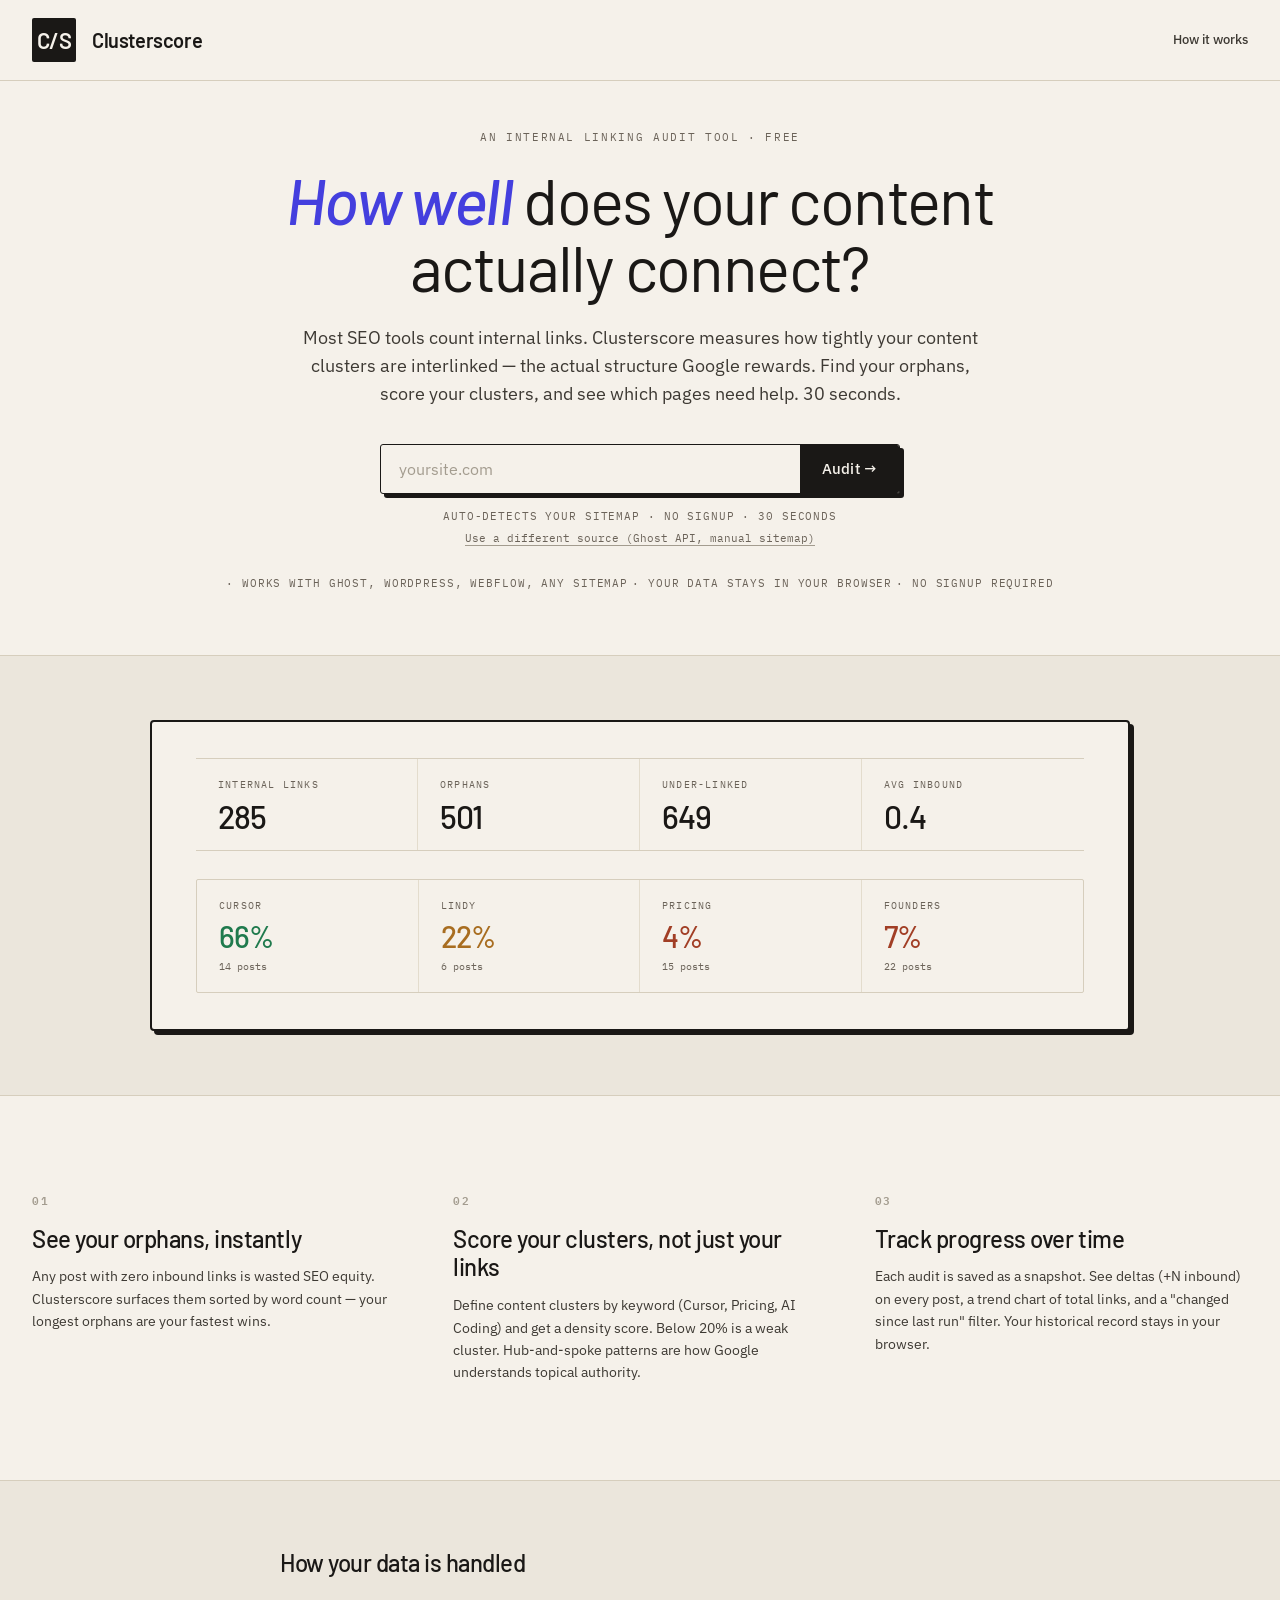
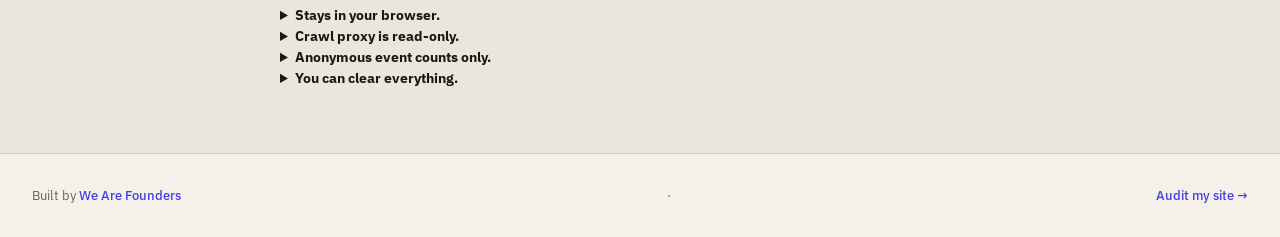
==== index.html @ 016c9c1c "Add landing page structure and metadata Added HTML structure for the landing page, including metadat" ====
<!DOCTYPE html>
<html lang="en">
<head>
<meta charset="utf-8">
<meta name="viewport" content="width=device-width, initial-scale=1">
<title>Clusterscore · Internal link audits for any CMS</title>
<meta name="description" content="Audit your site's internal links in 30 seconds. Score how well your content clusters connect. Works with Ghost, WordPress, Webflow, and any sitemap-exposing CMS.">
<meta property="og:title" content="Clusterscore · Internal link audits for any CMS">
<meta property="og:description" content="See your orphan pages, cluster density, and internal link graph in 30 seconds. Free.">
<meta property="og:type" content="website">
<link rel="icon" type="image/svg+xml" href="favicon.svg">
<link rel="alternate icon" type="image/png" href="favicon-32.png" sizes="32x32">
<link rel="preconnect" href="https://fonts.googleapis.com">
<link rel="preconnect" href="https://fonts.gstatic.com" crossorigin>
<link href="https://fonts.googleapis.com/css2?family=Barlow:ital,wght@0,400;0,500;0,600;0,700;1,400;1,500;1,600&family=IBM+Plex+Mono:wght@400;500;600&family=IBM+Plex+Sans:wght@400;500;600;700&display=swap" rel="stylesheet">
<link rel="stylesheet" href="styles-v14.css">
</head>
<body>

<!-- =================================================================
     LANDING PAGE  (shown only on first visit, before config)
     ================================================================= -->
<section class="landing" id="landingPage">
  <nav class="landing-nav">
    <div class="landing-nav-inner">
      <div class="brand">
        <div class="brand-mark">C/S</div>
        <div class="brand-text">
          <h1 class="brand-title">Clusterscore</h1>
        </div>
      </div>
      <a href="#how-it-works" class="landing-nav-link">How it works</a>
    </div>
  </nav>

  <div class="landing-hero">
    <div class="landing-hero-inner">
      <div class="eyebrow">An internal linking audit tool · free</div>
      <h2 class="landing-h1">
        <em>How well</em> does your content actually connect?
      </h2>
      <p class="landing-lede">
        Most SEO tools count internal links. Clusterscore measures how tightly your content clusters are interlinked — the actual structure Google rewards. Find your orphans, score your clusters, and see which pages need help. 30 seconds.
      </p>
      <form class="hero-audit" id="heroAuditForm" autocomplete="off">
        <input
          type="text"
          id="heroUrlInput"
          class="hero-url-input"
          placeholder="yoursite.com"
          autocomplete="off"
          spellcheck="false"
          autocapitalize="none">
        <button type="submit" class="btn btn-primary btn-large" id="heroSubmitBtn">Audit →</button>
      </form>
      <div class="hero-audit-meta">
        <span>Auto-detects your sitemap · No signup · 30 seconds</span>
        <button type="button" class="hero-advanced-link" id="heroAdvancedLink">Use a different source (Ghost API, manual sitemap)</button>
      </div>
      <div class="landing-meta">
        <span>·  Works with Ghost, WordPress, Webflow, any sitemap</span>
        <span>·  Your data stays in your browser</span>
        <span>·  No signup required</span>
      </div>
    </div>
  </div>

  <div class="landing-screenshot" id="landingScreenshot">
    <div class="landing-screenshot-frame">
      <div class="landing-screenshot-inner">
        <div class="ss-toprow">
          <div class="ss-toprow-cell">
            <div class="ss-toprow-label">Internal links</div>
            <div class="ss-toprow-value">285</div>
          </div>
          <div class="ss-toprow-cell">
            <div class="ss-toprow-label">Orphans</div>
            <div class="ss-toprow-value">501</div>
          </div>
          <div class="ss-toprow-cell">
            <div class="ss-toprow-label">Under-linked</div>
            <div class="ss-toprow-value">649</div>
          </div>
          <div class="ss-toprow-cell">
            <div class="ss-toprow-label">Avg inbound</div>
            <div class="ss-toprow-value">0.4</div>
          </div>
        </div>
        <div class="ss-clusters">
          <div class="ss-cluster">
            <div class="ss-cluster-name">Cursor</div>
            <div class="ss-cluster-score good">66%</div>
            <div class="ss-cluster-meta">14 posts</div>
          </div>
          <div class="ss-cluster">
            <div class="ss-cluster-name">Lindy</div>
            <div class="ss-cluster-score amber">22%</div>
            <div class="ss-cluster-meta">6 posts</div>
          </div>
          <div class="ss-cluster">
            <div class="ss-cluster-name">Pricing</div>
            <div class="ss-cluster-score bad">4%</div>
            <div class="ss-cluster-meta">15 posts</div>
          </div>
          <div class="ss-cluster">
            <div class="ss-cluster-name">Founders</div>
            <div class="ss-cluster-score bad">7%</div>
            <div class="ss-cluster-meta">22 posts</div>
          </div>
        </div>
      </div>
    </div>
  </div>

  <section class="landing-features" id="how-it-works">
    <div class="landing-features-inner">
      <div class="feature">
        <div class="feature-num">01</div>
        <h3>See your orphans, instantly</h3>
        <p>Any post with zero inbound links is wasted SEO equity. Clusterscore surfaces them sorted by word count — your longest orphans are your fastest wins.</p>
      </div>
      <div class="feature">
        <div class="feature-num">02</div>
        <h3>Score your clusters, not just your links</h3>
        <p>Define content clusters by keyword (Cursor, Pricing, AI Coding) and get a density score. Below 20% is a weak cluster. Hub-and-spoke patterns are how Google understands topical authority.</p>
      </div>
      <div class="feature">
        <div class="feature-num">03</div>
        <h3>Track progress over time</h3>
        <p>Each audit is saved as a snapshot. See deltas (+N inbound) on every post, a trend chart of total links, and a "changed since last run" filter. Your historical record stays in your browser.</p>
      </div>
    </div>
  </section>

  <section class="landing-trust">
    <div class="landing-trust-inner">
      <h3>How your data is handled</h3>
      <div class="faq-accordion">
        <details>
          <summary><strong>Stays in your browser.</strong></summary>
          <p>Settings, API keys, and audit history are stored in your browser's localStorage. Nothing is sent to a database.</p>
        </details>
        <details>
          <summary><strong>Crawl proxy is read-only.</strong></summary>
          <p>The audit fetches your site through a Cloudflare Worker (because browsers block cross-origin requests). The Worker doesn't log content or keys. It's rate-limited per IP.</p>
        </details>
        <details>
          <summary><strong>Anonymous event counts only.</strong></summary>
          <p>Six event names (e.g. "landing_viewed", "audit_completed") are counted so I can see whether anyone uses this. No IPs, no identifiers, no URLs, no payloads.</p>
        </details>
        <details>
          <summary><strong>You can clear everything.</strong></summary>
          <p>Settings → "Clear all data" wipes your browser's stored state.</p>
        </details>
      </div>
    </div>
  </section>

  <footer class="landing-footer">
    <div class="landing-footer-inner">
      <span>Built by <a href="https://wearefounders.uk" target="_blank">We Are Founders</a></span>
      <span>·</span>
      <a href="#heroUrlInput" id="landingStartBtnFooter">Audit my site →</a>
    </div>
  </footer>
</section>

<!-- =================================================================
     APP MASTHEAD  (hidden during landing)
     ================================================================= -->
<header class="masthead hidden" id="masthead">
  <div class="masthead-inner">
    <div class="brand">
      <div class="brand-mark">C/S</div>
      <div class="brand-text">
        <h1>Clusterscore</h1>
        <div class="brand-meta" id="brandMeta">Configure to begin</div>
      </div>
    </div>
    <div class="masthead-actions">
      <button class="btn btn-primary" id="runAuditBtn" disabled>
        <span class="btn-label">Run audit</span>
        <span class="btn-spinner" aria-hidden="true"></span>
      </button>
      <button class="btn btn-ghost" id="settingsBtn" aria-label="Settings">
        <svg width="18" height="18" viewBox="0 0 24 24" fill="none" stroke="currentColor" stroke-width="2" stroke-linecap="round" stroke-linejoin="round"><circle cx="12" cy="12" r="3"/><path d="M19.4 15a1.65 1.65 0 0 0 .33 1.82l.06.06a2 2 0 0 1 0 2.83 2 2 0 0 1-2.83 0l-.06-.06a1.65 1.65 0 0 0-1.82-.33 1.65 1.65 0 0 0-1 1.51V21a2 2 0 0 1-2 2 2 2 0 0 1-2-2v-.09A1.65 1.65 0 0 0 9 19.4a1.65 1.65 0 0 0-1.82.33l-.06.06a2 2 0 0 1-2.83 0 2 2 0 0 1 0-2.83l.06-.06a1.65 1.65 0 0 0 .33-1.82 1.65 1.65 0 0 0-1.51-1H3a2 2 0 0 1-2-2 2 2 0 0 1 2-2h.09A1.65 1.65 0 0 0 4.6 9a1.65 1.65 0 0 0-.33-1.82l-.06-.06a2 2 0 0 1 0-2.83 2 2 0 0 1 2.83 0l.06.06a1.65 1.65 0 0 0 1.82.33H9a1.65 1.65 0 0 0 1-1.51V3a2 2 0 0 1 2-2 2 2 0 0 1 2 2v.09a1.65 1.65 0 0 0 1 1.51 1.65 1.65 0 0 0 1.82-.33l.06-.06a2 2 0 0 1 2.83 0 2 2 0 0 1 0 2.83l-.06.06a1.65 1.65 0 0 0-.33 1.82V9a1.65 1.65 0 0 0 1.51 1H21a2 2 0 0 1 2 2 2 2 0 0 1-2 2h-.09a1.65 1.65 0 0 0-1.51 1z"/></svg>
      </button>
    </div>
  </div>
</header>

<main id="main">
  <section class="empty-state hidden" id="emptyState">
    <div class="empty-state-inner">
      <div class="empty-mark">·</div>
      <h2>Ready to audit.</h2>
      <p>Your settings are saved. Click <strong>Run audit</strong> in the top right to fetch and score your site.</p>
      <button class="btn btn-ghost" id="emptyStateConfigBtn">Change settings</button>
    </div>
  </section>

  <section class="dashboard hidden" id="dashboard">
    <div class="container">
      <div class="run-meta" id="runMeta"></div>
      <div class="headline-stats" id="headlineStats"></div>
      <div class="dashboard-grid">
        <div class="panel panel-clusters">
          <div class="panel-header">
            <h3>Cluster density <button type="button" class="info-icon" data-term="Cluster density" data-def="The percentage of possible directional links between cluster members that actually exist. Above 50% is strong; below 20% means the cluster is loosely connected." aria-label="What does Cluster density mean?">?</button></h3>
            <button class="link-btn" id="editClustersBtn">Edit clusters</button>
          </div>
          <div class="cluster-grid" id="clusterGrid"></div>
        </div>
        <div class="panel panel-trend">
          <div class="panel-header">
            <h3>Internal links trend</h3>
            <span class="panel-sub" id="trendSub">last 10 audits</span>
          </div>
          <div class="trend-chart" id="trendChart"></div>
          <div class="trend-rerun">
            <span class="trend-rerun-hint">Made changes to your internal links? Re-run to see the impact.</span>
            <button type="button" class="btn btn-ghost btn-sm" id="trendRerunBtn">Run audit</button>
          </div>
        </div>
      </div>
      <div class="panel panel-graph">
        <div class="panel-header">
          <h3>Internal link graph</h3>
          <span class="panel-sub">your site's structure, settled</span>
        </div>
        <div class="graph-chart" id="graphChart"></div>
      </div>
      <div class="panel panel-actions">
        <div class="panel-header">
          <h3>Action queue</h3>
          <span class="panel-sub">highest-leverage fixes, right now</span>
        </div>
        <ol class="action-list" id="actionList"></ol>
      </div>
    </div>
  </section>

  <!-- =================================================================
       WAF INTEGRATION: newsletter signup + article recommendations.
       Only visible when an audit has been completed (hidden by default).
       ================================================================= -->
  <section class="waf-promo hidden" id="wafPromo">
    <div class="container">
      <div class="waf-newsletter">
        <div class="waf-newsletter-body">
          <div class="waf-eyebrow">From the team behind Clusterscore</div>
          <h2 class="waf-newsletter-title">Get more SEO advice for founders.</h2>
          <p class="waf-newsletter-lede">
            The Friday Brief covers internal linking, content clusters, affiliate strategy, and founder stories. One email a week. Free.
          </p>
        </div>
        <form class="waf-newsletter-form" id="wafNewsletterForm" autocomplete="off">
          <input
            type="email"
            id="wafNewsletterEmail"
            class="waf-newsletter-input"
            placeholder="your@email.com"
            required
            autocomplete="email">
          <button type="submit" class="btn btn-primary" id="wafNewsletterBtn">Subscribe</button>
          <div class="waf-newsletter-feedback" id="wafNewsletterFeedback"></div>
        </form>
      </div>

      <div class="waf-articles">
        <div class="waf-articles-header">
          <h3>What to read next</h3>
          <a href="https://wearefounders.uk" target="_blank" rel="noopener" class="waf-articles-more">All articles →</a>
        </div>
        <div class="waf-articles-grid" id="wafArticlesGrid"></div>
      </div>
    </div>
  </section>

  <section class="posts-section hidden" id="postsSection">
    <div class="container">
      <div class="section-header">
        <h2>All posts</h2>
        <div class="section-sub" id="postsSub"></div>
      </div>
      <div class="controls">
        <div class="search-wrap">
          <svg class="search-icon" width="16" height="16" viewBox="0 0 24 24" fill="none" stroke="currentColor" stroke-width="2" stroke-linecap="round" stroke-linejoin="round"><circle cx="11" cy="11" r="8"/><line x1="21" y1="21" x2="16.65" y2="16.65"/></svg>
          <input type="text" id="search" placeholder="Filter by URL, title, or slug">
        </div>
        <div class="filter-group" id="filterGroup">
          <button data-filter="all" class="filter-btn active">All</button>
          <button data-filter="orphans" class="filter-btn">Orphans</button>
          <button data-filter="underlinked" class="filter-btn">Under-linked</button>
          <button data-filter="hubs" class="filter-btn">Top hubs</button>
          <button data-filter="changed" class="filter-btn">Changed</button>
        </div>
      </div>
      <div class="table-wrap">
        <table class="audit-table">
          <thead>
            <tr>
              <th data-sort="title">Title</th>
              <th data-sort="path">URL</th>
              <th data-sort="inbound" class="num">In</th>
              <th data-sort="outbound" class="num">Out</th>
              <th data-sort="words" class="num">Words</th>
            </tr>
          </thead>
          <tbody id="rows"></tbody>
        </table>
        <div id="emptyTable" class="empty-table hidden">No posts match the current filter.</div>
      </div>
    </div>
  </section>
</main>

<!-- App-level footer, shown alongside the masthead in post-audit view -->
<footer class="app-footer hidden" id="appFooter">
  <div class="app-footer-inner">
    <div class="app-footer-brand">
      <span class="app-footer-mark">C/S</span>
      <span>Clusterscore is a free tool from <a href="https://wearefounders.uk" target="_blank" rel="noopener">We Are Founders</a> — content, tools, and strategy for indie founders.</span>
    </div>
    <div class="app-footer-links">
      <a href="https://wearefounders.uk" target="_blank" rel="noopener">Read more →</a>
    </div>
  </div>
</footer>

<!-- =================================================================
     SETTINGS DRAWER
     ================================================================= -->
<div class="drawer-backdrop hidden" id="drawerBackdrop"></div>
<aside class="drawer hidden" id="settingsDrawer" aria-label="Settings">
  <div class="drawer-header">
    <h2>Audit your site</h2>
    <button class="drawer-close" id="drawerCloseBtn" aria-label="Close">&times;</button>
  </div>
  <div class="drawer-body">

    <div class="form-section">
      <h3>Source</h3>
      <p class="form-hint">Auto-detect works for most sites. If you know what runs your site, pick it directly for faster setup.</p>
      <div class="source-grid">
        <label class="source-option">
          <input type="radio" name="source" value="autodetect" checked>
          <div class="source-option-body">
            <div class="source-option-title">Auto-detect</div>
            <div class="source-option-sub">Just paste your URL.</div>
          </div>
        </label>
        <label class="source-option">
          <input type="radio" name="source" value="wordpress">
          <div class="source-option-body">
            <div class="source-option-title">WordPress</div>
            <div class="source-option-sub">Optimized for WP sitemaps.</div>
          </div>
        </label>
        <label class="source-option">
          <input type="radio" name="source" value="webflow">
          <div class="source-option-body">
            <div class="source-option-title">Webflow</div>
            <div class="source-option-sub">Standard Webflow sitemap.</div>
          </div>
        </label>
        <label class="source-option">
          <input type="radio" name="source" value="ghost">
          <div class="source-option-body">
            <div class="source-option-title">Ghost API</div>
            <div class="source-option-sub">Faster, needs API key.</div>
          </div>
        </label>
        <label class="source-option">
          <input type="radio" name="source" value="sitemap">
          <div class="source-option-body">
            <div class="source-option-title">Sitemap URL</div>
            <div class="source-option-sub">Paste an exact sitemap URL.</div>
          </div>
        </label>
      </div>
    </div>

    <div class="form-section" id="siteUrlFields">
      <h3 id="siteUrlLabel">Your site URL</h3>
      <label class="field">
        <span class="field-label">URL</span>
        <input type="text" id="siteUrlInput" placeholder="https://yoursite.com">
        <span class="field-hint">Just the domain. We'll find the sitemap automatically and confirm before running.</span>
      </label>
    </div>

    <div class="form-section hidden" id="ghostFields">
      <h3>Ghost connection</h3>
      <label class="field">
        <span class="field-label">Site URL</span>
        <input type="text" id="ghostUrlInput" placeholder="https://yoursite.com">
      </label>
      <label class="field">
        <span class="field-label">Content API key</span>
        <input type="password" id="apiKeyInput" placeholder="From Ghost → Integrations">
        <span class="field-hint">Find this in Ghost Admin → Settings → Integrations → Add custom integration. Stays in your browser.</span>
      </label>
    </div>

    <div class="form-section hidden" id="sitemapFields">
      <h3>Sitemap</h3>
      <label class="field">
        <span class="field-label">Sitemap URL</span>
        <input type="text" id="sitemapUrlInput" placeholder="https://yoursite.com/sitemap.xml">
        <span class="field-hint">For when you know the exact URL. Use auto-detect if you're not sure.</span>
      </label>
      <label class="field">
        <span class="field-label">Include patterns (optional)</span>
        <input type="text" id="includePatternsInput" placeholder="/blog/, /articles/">
        <span class="field-hint">If set, only URLs containing any of these substrings are audited.</span>
      </label>
      <label class="field">
        <span class="field-label">Exclude patterns (optional)</span>
        <input type="text" id="excludePatternsInput" placeholder="/shop/, /events/">
        <span class="field-hint">On top of built-in defaults that skip tag, author, category, paginated archives.</span>
      </label>
    </div>

    <div class="form-section">
      <h3>Clusters</h3>
      <p class="form-hint">A post belongs to a cluster if any keyword appears in its slug or title. Type a name and the keyword auto-fills; edit the keyword to match more variations. Density is the % of possible links between cluster members that actually exist.</p>
      <div id="clusterEditor"></div>
      <div class="cluster-actions">
        <button class="btn btn-ghost btn-sm" id="addClusterBtn">+ Add cluster</button>
        <button class="btn btn-ghost btn-sm cluster-delete-all" id="deleteAllClustersBtn">Delete all</button>
      </div>
    </div>

    <div class="form-section">
      <h3>Data</h3>
      <div class="data-actions">
        <button class="btn btn-ghost btn-sm" id="exportBtn">Export</button>
        <button class="btn btn-ghost btn-sm" id="importBtn">Import</button>
        <input type="file" id="importFile" accept="application/json" hidden>
        <button class="btn btn-danger btn-sm" id="clearBtn">Clear all data</button>
      </div>
      <p class="form-hint" id="snapshotCount"></p>
    </div>

    <div class="drawer-footer">
      <button class="btn btn-primary" id="saveSettingsBtn">Save</button>
    </div>
  </div>
</aside>

<!-- =================================================================
     SITEMAP DISCOVERY CONFIRMATION MODAL
     ================================================================= -->
<div class="modal-backdrop hidden" id="confirmBackdrop"></div>
<div class="confirm-modal hidden" id="confirmModal" role="dialog" aria-labelledby="confirmTitle">
  <div class="confirm-modal-inner">
    <button class="confirm-close" id="confirmCloseBtn" aria-label="Close">&times;</button>
    <h2 id="confirmTitle">Found your sitemap</h2>
    <div class="confirm-detail">
      <div class="confirm-label">Sitemap URL</div>
      <div class="confirm-value confirm-url" id="confirmUrl"></div>
      <div class="confirm-source" id="confirmSource"></div>
    </div>
    <div class="confirm-detail">
      <div class="confirm-label">Posts detected</div>
      <div class="confirm-value confirm-count" id="confirmCount"></div>
    </div>
    <div class="confirm-actions">
      <button class="btn btn-ghost" id="confirmEditBtn">Use a different URL</button>
      <button class="btn btn-primary" id="confirmRunBtn">Looks right — run audit</button>
    </div>
  </div>
</div>

<!-- =================================================================
     SITEMAP DISCOVERY FAILURE MODAL
     Shown when /discover returns 404 / no sitemap found
     ================================================================= -->
<div class="modal-backdrop hidden" id="failBackdrop"></div>
<div class="confirm-modal hidden" id="failModal" role="dialog" aria-labelledby="failTitle">
  <div class="confirm-modal-inner">
    <button class="confirm-close" id="failCloseBtn" aria-label="Close">&times;</button>
    <h2 id="failTitle">Couldn't find a sitemap</h2>
    <p class="fail-lede">No sitemap was found for <span class="fail-domain" id="failDomain"></span>. A few common reasons:</p>
    <ul class="fail-reasons">
      <li>Your sitemap lives at a non-standard URL (we tried <code>/sitemap.xml</code>, <code>/sitemap_index.xml</code>, and other common paths)</li>
      <li>Your <code>robots.txt</code> blocks crawlers from reaching the sitemap</li>
      <li>The site is private, behind authentication, or returns errors</li>
      <li>No sitemap exists yet — check your SEO plugin or CMS settings</li>
    </ul>
    <details class="fail-attempted" id="failAttemptedWrap">
      <summary>Show what I tried</summary>
      <ul class="fail-attempted-list" id="failAttemptedList"></ul>
    </details>
    <div class="confirm-actions">
      <button class="btn btn-ghost" id="failCancelBtn">Cancel</button>
      <button class="btn btn-primary" id="failManualBtn">Enter sitemap URL manually</button>
    </div>
  </div>
</div>

<!-- =================================================================
     CLUSTER SUGGESTION MODAL (first-run)
     After fetching pages, propose clusters from the user's own slugs.
     ================================================================= -->
<div class="modal-backdrop hidden" id="clusterSuggestBackdrop"></div>
<div class="confirm-modal hidden" id="clusterSuggestModal" role="dialog" aria-labelledby="clusterSuggestTitle">
  <div class="confirm-modal-inner">
    <h2 id="clusterSuggestTitle">We found your topics</h2>
    <p class="cs-suggest-lede">Based on your page URLs, here are some content clusters we can score. Remove any that don't fit, and add your own — a cluster is just a topic keyword that appears in your post slugs or titles. You can change these any time.</p>
    <div class="cs-suggest-chips" id="clusterSuggestChips"></div>
    <div class="cs-suggest-add">
      <input type="text" id="clusterSuggestInput" class="cs-suggest-input" placeholder="Add topics, comma-separated (e.g. pricing, onboarding, founders)" autocomplete="off" spellcheck="false">
      <button type="button" class="btn btn-ghost btn-sm" id="clusterSuggestAdd">Add</button>
    </div>
    <div class="confirm-actions">
      <button class="btn btn-ghost" id="clusterSuggestSkip">Skip for now</button>
      <button class="btn btn-primary" id="clusterSuggestConfirm">Use these clusters</button>
    </div>
  </div>
</div>

<!-- =================================================================
     PROGRESS HISTORY MODAL ("since you started")
     ================================================================= -->
<div class="modal-backdrop hidden" id="historyBackdrop"></div>
<div class="confirm-modal hidden" id="historyModal" role="dialog" aria-labelledby="historyTitle">
  <div class="confirm-modal-inner">
    <button class="confirm-close" id="historyCloseBtn" aria-label="Close">&times;</button>
    <h2 id="historyTitle">Your progress</h2>
    <div id="historyBody"></div>
  </div>
</div>

<!-- =================================================================
     AUDIT PROGRESS OVERLAY
     Always-visible run feedback. The masthead button is hidden during the
     landing-page hero flow, so progress needs its own visible home.
     ================================================================= -->
<div class="progress-overlay hidden" id="progressOverlay">
  <div class="progress-card">
    <div class="progress-miner" aria-hidden="true">
      <span class="mf1"></span><span class="mf2"></span><span class="mf3"></span>
    </div>
    <div class="progress-text" id="progressText">Starting...</div>
    <div class="progress-track"><div class="progress-bar indeterminate" id="progressBar"></div></div>
    <div class="progress-sub">Digging through your internal links. Larger sites take a little longer.</div>
  </div>
</div>

<div class="toast-container" id="toastContainer"></div>

<script src="app-v14.js"></script>
</body>
</html>
---- styles-v14.css ----
/* ========================================================================
   Link Audit — editorial workshop aesthetic
   Warm paper, deep ink, restrained color, deliberate typography
   ======================================================================== */

:root {
  /* Paper & ink */
  --paper:      #f5f1ea;
  --paper-2:    #ebe6dc;
  --paper-3:    #e0d9cc;
  --ink:        #1a1816;
  --ink-2:      #3d3933;
  --ink-3:      #6b6359;
  --ink-4:      #a39c8f;

  /* Accent: Cursor brand purple, used sparingly */
  --accent:     #443fde;
  --accent-2:   #5c58e8;
  --accent-3:   #ecebfc;

  /* Status signal */
  --good:       #1f7a4d;
  --good-soft:  #d8eadf;
  --amber:      #a86d20;
  --amber-soft: #f2e2c8;
  --bad:        #a13e25;
  --bad-soft:   #f0d9cf;

  /* Rule weights */
  --rule:       1px solid #d6cebd;
  --rule-soft:  1px solid #e3dccd;
  --rule-bold:  2px solid var(--ink);

  /* Type */
  --font-display: 'Barlow', 'Helvetica Neue', system-ui, sans-serif;
  --font-sans:    'IBM Plex Sans', system-ui, sans-serif;
  --font-mono:    'IBM Plex Mono', 'Menlo', monospace;

  --container: 1280px;
}

* { box-sizing: border-box; }

html, body {
  margin: 0;
  padding: 0;
  background: var(--paper);
  color: var(--ink);
  font-family: var(--font-sans);
  font-size: 14px;
  line-height: 1.5;
  -webkit-font-smoothing: antialiased;
  text-rendering: optimizeLegibility;
}

.hidden { display: none !important; }

.container {
  max-width: var(--container);
  margin: 0 auto;
  padding: 0 32px;
}

/* ----- Masthead ----- */

.masthead {
  border-bottom: var(--rule-bold);
  background: var(--paper);
  position: sticky;
  top: 0;
  z-index: 10;
}
.masthead-inner {
  max-width: var(--container);
  margin: 0 auto;
  padding: 20px 32px;
  display: flex;
  align-items: center;
  justify-content: space-between;
  gap: 24px;
}
.brand {
  display: flex;
  align-items: center;
  gap: 16px;
}
.brand-mark {
  font-family: var(--font-display);
  font-weight: 600;
  font-size: 22px;
  letter-spacing: -0.02em;
  background: var(--ink);
  color: var(--paper);
  width: 44px;
  height: 44px;
  display: grid;
  place-items: center;
  border-radius: 2px;
}
.brand-text h1 {
  font-family: var(--font-display);
  font-weight: 600;
  font-size: 22px;
  letter-spacing: -0.02em;
  margin: 0;
  line-height: 1;
}
.brand-meta {
  font-family: var(--font-mono);
  font-size: 11px;
  color: var(--ink-3);
  text-transform: uppercase;
  letter-spacing: 0.08em;
  margin-top: 4px;
}
.masthead-actions {
  display: flex;
  align-items: center;
  gap: 12px;
}

/* ----- Buttons ----- */

.btn {
  font-family: var(--font-sans);
  font-size: 13px;
  font-weight: 500;
  letter-spacing: 0.01em;
  padding: 10px 18px;
  border: 1px solid transparent;
  border-radius: 2px;
  cursor: pointer;
  transition: all 120ms ease;
  display: inline-flex;
  align-items: center;
  gap: 8px;
  background: none;
  color: inherit;
  white-space: nowrap;
}
.btn:disabled { opacity: 0.4; cursor: not-allowed; }
.btn-sm { padding: 6px 12px; font-size: 12px; }

.btn-primary {
  background: var(--ink);
  color: var(--paper);
  border-color: var(--ink);
}
.btn-primary:hover:not(:disabled) { background: var(--accent); border-color: var(--accent); }

.btn-ghost {
  background: transparent;
  border-color: var(--ink-4);
  color: var(--ink);
}
.btn-ghost:hover { background: var(--paper-2); border-color: var(--ink-3); }

.btn-danger {
  background: transparent;
  border-color: var(--bad);
  color: var(--bad);
}
.btn-danger:hover { background: var(--bad-soft); }

.btn .btn-spinner {
  display: none;
  width: 12px; height: 12px;
  border: 2px solid currentColor;
  border-top-color: transparent;
  border-radius: 50%;
  animation: spin 600ms linear infinite;
}
.btn.loading .btn-spinner { display: inline-block; }
.btn.loading .btn-label { opacity: 0.6; }
@keyframes spin { to { transform: rotate(360deg); } }

.link-btn {
  background: none;
  border: none;
  color: var(--accent);
  font-family: var(--font-sans);
  font-size: 12px;
  font-weight: 500;
  cursor: pointer;
  padding: 0;
  text-decoration: underline;
  text-decoration-thickness: 1px;
  text-underline-offset: 3px;
}
.link-btn:hover { color: var(--accent-2); }

/* ----- Empty state ----- */

.empty-state {
  min-height: 60vh;
  display: grid;
  place-items: center;
}
.empty-state-inner {
  text-align: center;
  max-width: 460px;
  padding: 48px 32px;
}
.empty-mark {
  font-family: var(--font-display);
  font-size: 120px;
  line-height: 0.6;
  color: var(--ink-4);
  margin-bottom: 16px;
}
.empty-state h2 {
  font-family: var(--font-display);
  font-weight: 500;
  font-size: 32px;
  letter-spacing: -0.02em;
  margin: 0 0 12px;
}
.empty-state p {
  color: var(--ink-3);
  margin: 0 0 24px;
  font-size: 14px;
  line-height: 1.6;
}

/* ----- Dashboard ----- */

.dashboard {
  padding: 40px 0 24px;
  border-bottom: var(--rule);
}
.run-meta {
  font-family: var(--font-mono);
  font-size: 11px;
  text-transform: uppercase;
  letter-spacing: 0.1em;
  color: var(--ink-3);
  margin-bottom: 20px;
  display: flex;
  align-items: center;
  gap: 12px;
}
.run-meta::before {
  content: "";
  width: 6px;
  height: 6px;
  background: var(--accent);
  border-radius: 50%;
  display: inline-block;
}

.headline-stats {
  display: grid;
  grid-template-columns: repeat(4, 1fr);
  gap: 0;
  border-top: var(--rule);
  border-bottom: var(--rule);
  margin-bottom: 32px;
}
.headline-stat {
  padding: 24px 28px;
  border-right: var(--rule-soft);
}
.headline-stat:last-child { border-right: none; }
.headline-stat .stat-label {
  font-family: var(--font-mono);
  font-size: 10px;
  text-transform: uppercase;
  letter-spacing: 0.12em;
  color: var(--ink-3);
  margin-bottom: 8px;
}
.headline-stat .stat-value {
  font-family: var(--font-display);
  font-weight: 500;
  font-size: 42px;
  line-height: 1;
  letter-spacing: -0.03em;
  color: var(--ink);
}
.headline-stat .stat-delta {
  font-family: var(--font-mono);
  font-size: 11px;
  margin-top: 8px;
  font-weight: 500;
}
.stat-delta.up   { color: var(--good); }
.stat-delta.down { color: var(--bad); }
.stat-delta.flat { color: var(--ink-4); }

.dashboard-grid {
  display: grid;
  grid-template-columns: 1.5fr 1fr;
  gap: 32px;
  margin-bottom: 32px;
}
@media (max-width: 900px) {
  .dashboard-grid, .headline-stats { grid-template-columns: 1fr 1fr; }
}

.panel {
  background: var(--paper);
  border: var(--rule);
  border-radius: 2px;
  overflow: hidden;
}
.panel-header {
  padding: 16px 20px;
  border-bottom: var(--rule-soft);
  display: flex;
  align-items: baseline;
  justify-content: space-between;
  gap: 12px;
}
.panel-header h3 {
  font-family: var(--font-mono);
  font-size: 11px;
  font-weight: 600;
  text-transform: uppercase;
  letter-spacing: 0.1em;
  color: var(--ink-2);
  margin: 0;
}
.panel-sub {
  font-family: var(--font-mono);
  font-size: 10px;
  color: var(--ink-3);
  text-transform: uppercase;
  letter-spacing: 0.08em;
}

.cluster-grid {
  display: grid;
  grid-template-columns: repeat(auto-fill, minmax(150px, 1fr));
  gap: 0;
}
.cluster-card {
  padding: 18px 20px;
  border-right: var(--rule-soft);
  border-bottom: var(--rule-soft);
}
.cluster-card:last-child { border-right: none; }
.cluster-name {
  font-family: var(--font-mono);
  font-size: 10px;
  text-transform: uppercase;
  letter-spacing: 0.12em;
  color: var(--ink-3);
  margin-bottom: 8px;
  white-space: nowrap;
  overflow: hidden;
  text-overflow: ellipsis;
}
.cluster-density {
  font-family: var(--font-display);
  font-weight: 500;
  font-size: 30px;
  line-height: 1;
  letter-spacing: -0.03em;
}
.cluster-density.good { color: var(--good); }
.cluster-density.amber { color: var(--amber); }
.cluster-density.bad { color: var(--bad); }
.cluster-density.muted { color: var(--ink-4); }
.cluster-meta {
  font-family: var(--font-mono);
  font-size: 10px;
  color: var(--ink-3);
  margin-top: 8px;
}
.empty-cluster-msg {
  padding: 20px;
  color: var(--ink-3);
  font-size: 13px;
}
.empty-cluster-prompt {
  padding: 24px 24px 28px;
  display: flex;
  flex-direction: column;
  gap: 16px;
  align-items: flex-start;
}
.empty-cluster-prompt-body h4 {
  font-family: var(--font-display);
  font-weight: 500;
  font-size: 18px;
  letter-spacing: -0.01em;
  color: var(--ink);
  margin: 0 0 6px;
}
.empty-cluster-prompt-body p {
  font-size: 13px;
  line-height: 1.55;
  color: var(--ink-2);
  margin: 0;
  max-width: 420px;
}

.trend-chart {
  padding: 20px;
  min-height: 140px;
}
.trend-chart svg { width: 100%; height: 140px; display: block; }
.trend-empty {
  color: var(--ink-3);
  font-size: 12px;
  text-align: center;
  padding: 40px 12px;
  font-family: var(--font-mono);
}
.trend-rerun {
  display: flex;
  align-items: center;
  justify-content: space-between;
  gap: 16px;
  padding: 16px 20px;
  border-top: var(--rule-soft);
  background: var(--paper);
}
.trend-rerun-hint {
  font-size: 12px;
  color: var(--ink-3);
  line-height: 1.5;
}
@media (max-width: 600px) {
  .trend-rerun {
    flex-direction: column;
    align-items: stretch;
    text-align: left;
  }
  .trend-rerun .btn-sm {
    align-self: flex-start;
  }
}

.panel-actions { }
.action-list {
  list-style: none;
  margin: 0;
  padding: 0;
  counter-reset: actions;
}
.action-item {
  padding: 18px 20px 18px 56px;
  border-bottom: var(--rule-soft);
  position: relative;
  counter-increment: actions;
}
.action-item:last-child { border-bottom: none; }
.action-item::before {
  content: counter(actions, decimal-leading-zero);
  position: absolute;
  left: 20px;
  top: 18px;
  font-family: var(--font-mono);
  font-size: 11px;
  color: var(--ink-4);
  font-weight: 600;
}
.action-title {
  font-weight: 500;
  font-size: 14px;
  color: var(--ink);
  margin-bottom: 4px;
  line-height: 1.4;
}
.action-detail {
  font-size: 12px;
  color: var(--ink-3);
  font-family: var(--font-mono);
}
.action-detail .action-tag {
  background: var(--paper-3);
  padding: 1px 6px;
  border-radius: 2px;
  margin-right: 6px;
}

/* Clickable action items (orphan/lonely link to the affected page) */
.action-link {
  display: block;
  color: inherit;
  text-decoration: none;
  /* Pull the link out to fill the whole action-item, so the entire row is clickable */
  margin: -18px -20px -18px -56px;
  padding: 18px 20px 18px 56px;
  transition: background 120ms ease;
}
.action-link:hover {
  background: var(--paper-2);
}
.action-link:hover .action-title { color: var(--accent); }
.action-external-icon {
  display: inline-block;
  width: 11px;
  height: 11px;
  margin-left: 6px;
  vertical-align: 1px;
  color: var(--ink-3);
  flex-shrink: 0;
}
.action-link:hover .action-external-icon { color: var(--accent); }

/* ----- Posts section ----- */

.posts-section {
  padding: 48px 0 96px;
}
.section-header {
  margin-bottom: 24px;
  display: flex;
  align-items: baseline;
  justify-content: space-between;
  gap: 16px;
  flex-wrap: wrap;
}
.section-header h2 {
  font-family: var(--font-display);
  font-weight: 500;
  font-size: 32px;
  letter-spacing: -0.02em;
  margin: 0;
}
.section-sub {
  font-family: var(--font-mono);
  font-size: 11px;
  color: var(--ink-3);
  text-transform: uppercase;
  letter-spacing: 0.08em;
}

.controls {
  display: flex;
  gap: 16px;
  margin-bottom: 16px;
  flex-wrap: wrap;
}
.search-wrap {
  flex: 1;
  min-width: 240px;
  position: relative;
}
.search-icon {
  position: absolute;
  left: 12px;
  top: 50%;
  transform: translateY(-50%);
  color: var(--ink-3);
  pointer-events: none;
}
#search {
  width: 100%;
  padding: 10px 14px 10px 38px;
  border: 1px solid var(--ink-4);
  border-radius: 2px;
  background: var(--paper);
  font-family: var(--font-sans);
  font-size: 13px;
  color: var(--ink);
}
#search:focus {
  outline: none;
  border-color: var(--ink);
}
.filter-group {
  display: flex;
  gap: 6px;
  flex-wrap: wrap;
}
.filter-btn {
  background: var(--paper);
  border: 1px solid var(--ink-4);
  padding: 8px 14px;
  border-radius: 2px;
  font-family: var(--font-sans);
  font-size: 12px;
  font-weight: 500;
  color: var(--ink-2);
  cursor: pointer;
  transition: all 120ms ease;
}
.filter-btn:hover { border-color: var(--ink); }
.filter-btn.active {
  background: var(--ink);
  color: var(--paper);
  border-color: var(--ink);
}

/* ----- Table ----- */

.table-wrap {
  border: var(--rule);
  background: var(--paper);
  border-radius: 2px;
  overflow: hidden;
}
.audit-table {
  width: 100%;
  border-collapse: collapse;
  font-size: 13px;
}
.audit-table th {
  text-align: left;
  background: var(--paper-2);
  padding: 12px 16px;
  font-family: var(--font-mono);
  font-size: 10px;
  font-weight: 600;
  text-transform: uppercase;
  letter-spacing: 0.1em;
  color: var(--ink-2);
  border-bottom: var(--rule);
  cursor: pointer;
  user-select: none;
  position: sticky;
  top: 0;
  white-space: nowrap;
}
.audit-table th:hover { color: var(--accent); }
.audit-table th.num { text-align: right; }
.audit-table td {
  padding: 12px 16px;
  border-bottom: var(--rule-soft);
  vertical-align: top;
}
.audit-table tr.row { cursor: pointer; transition: background 80ms ease; }
.audit-table tr.row:hover { background: var(--paper-2); }
.audit-table .num { text-align: right; font-variant-numeric: tabular-nums; }
.cell-title { font-weight: 500; max-width: 480px; }
.cell-url {
  font-family: var(--font-mono);
  font-size: 11px;
  color: var(--ink-3);
  max-width: 380px;
  overflow: hidden;
  text-overflow: ellipsis;
  white-space: nowrap;
}

.badge {
  display: inline-block;
  padding: 2px 8px;
  border-radius: 2px;
  font-family: var(--font-mono);
  font-size: 11px;
  font-weight: 600;
  letter-spacing: 0.04em;
}
.badge.orphan { background: var(--bad-soft); color: var(--bad); text-transform: uppercase; font-size: 10px; }
.badge.low { background: var(--paper-3); color: var(--ink-2); }
.badge.good { background: var(--good-soft); color: var(--good); }

.row-delta {
  font-family: var(--font-mono);
  font-size: 10px;
  margin-left: 6px;
  font-weight: 500;
}
.row-delta.up   { color: var(--good); }
.row-delta.down { color: var(--bad); }

.detail-row td {
  background: var(--paper-2);
  padding: 20px 32px;
}
.detail-section { margin-bottom: 18px; }
.detail-section:last-child { margin-bottom: 0; }
.detail-section h4 {
  font-family: var(--font-mono);
  font-size: 10px;
  text-transform: uppercase;
  letter-spacing: 0.1em;
  color: var(--ink-3);
  margin: 0 0 10px;
  font-weight: 600;
}
.detail-list { list-style: none; padding: 0; margin: 0; }
.detail-list li {
  padding: 6px 0;
  font-size: 13px;
  border-bottom: var(--rule-soft);
}
.detail-list li:last-child { border-bottom: none; }
.detail-list a { color: var(--ink); text-decoration: none; font-weight: 500; }
.detail-list a:hover { color: var(--accent); }
.detail-list .detail-path {
  font-family: var(--font-mono);
  font-size: 11px;
  color: var(--ink-3);
  margin-left: 8px;
}
.detail-empty {
  font-style: italic;
  color: var(--ink-3);
  font-size: 12px;
}
.detail-open-link {
  display: inline-block;
  margin-top: 8px;
  font-family: var(--font-mono);
  font-size: 11px;
  color: var(--accent);
  text-decoration: none;
}
.detail-open-link:hover { text-decoration: underline; }

.empty-table {
  padding: 60px 20px;
  text-align: center;
  color: var(--ink-3);
  font-family: var(--font-mono);
  font-size: 12px;
}

/* ----- Drawer ----- */

.drawer-backdrop {
  position: fixed;
  inset: 0;
  background: rgba(26, 24, 22, 0.4);
  z-index: 20;
  animation: fadeIn 160ms ease;
}
@keyframes fadeIn { from { opacity: 0; } to { opacity: 1; } }

.drawer {
  position: fixed;
  top: 0;
  right: 0;
  bottom: 0;
  width: 480px;
  max-width: 92vw;
  background: var(--paper);
  border-left: var(--rule-bold);
  z-index: 21;
  display: flex;
  flex-direction: column;
  animation: slideIn 200ms cubic-bezier(0.2, 0.7, 0.2, 1);
}
@keyframes slideIn { from { transform: translateX(100%); } to { transform: translateX(0); } }

.drawer-header {
  padding: 24px 32px;
  border-bottom: var(--rule);
  display: flex;
  align-items: center;
  justify-content: space-between;
}
.drawer-header h2 {
  font-family: var(--font-display);
  font-weight: 500;
  font-size: 26px;
  letter-spacing: -0.02em;
  margin: 0;
}
.drawer-close {
  background: none;
  border: none;
  font-size: 28px;
  color: var(--ink-3);
  cursor: pointer;
  padding: 0;
  width: 32px;
  height: 32px;
  line-height: 1;
  border-radius: 2px;
}
.drawer-close:hover { background: var(--paper-2); color: var(--ink); }

.drawer-body {
  flex: 1;
  overflow-y: auto;
  padding: 24px 32px;
}

.form-section {
  margin-bottom: 32px;
  padding-bottom: 32px;
  border-bottom: var(--rule-soft);
}
.form-section:last-child { border-bottom: none; padding-bottom: 0; }
.form-section h3 {
  font-family: var(--font-mono);
  font-size: 11px;
  font-weight: 600;
  text-transform: uppercase;
  letter-spacing: 0.1em;
  color: var(--ink-2);
  margin: 0 0 16px;
}
.form-hint {
  font-size: 12px;
  color: var(--ink-3);
  margin: 0 0 12px;
  line-height: 1.5;
}

.field {
  display: block;
  margin-bottom: 16px;
}
.field-label {
  display: block;
  font-family: var(--font-mono);
  font-size: 11px;
  text-transform: uppercase;
  letter-spacing: 0.08em;
  color: var(--ink-2);
  margin-bottom: 6px;
  font-weight: 500;
}
.field input[type="text"], .field input[type="password"] {
  width: 100%;
  padding: 10px 14px;
  border: 1px solid var(--ink-4);
  border-radius: 2px;
  background: var(--paper);
  font-family: var(--font-mono);
  font-size: 12px;
  color: var(--ink);
}
.field input:focus {
  outline: none;
  border-color: var(--ink);
}
.field-hint {
  display: block;
  font-size: 11px;
  color: var(--ink-3);
  margin-top: 6px;
  font-family: var(--font-sans);
}

.source-toggle {
  display: grid;
  grid-template-columns: 1fr 1fr;
  gap: 10px;
  margin-bottom: 4px;
}
/* Vertical list layout: each source is a full-width stacked row */
.source-grid {
  display: flex;
  flex-direction: column;
  gap: 8px;
  margin-bottom: 4px;
}
.source-option {
  display: flex;
  align-items: center;
  gap: 12px;
  padding: 13px 16px;
  border: 1px solid var(--ink-4);
  border-radius: 2px;
  cursor: pointer;
  transition: all 120ms ease;
}
.source-option:hover {
  border-color: var(--ink-3);
}
.source-option:has(input:checked) {
  border-color: var(--ink);
  background: var(--paper-2);
}
.source-option input { margin: 0; accent-color: var(--accent); flex-shrink: 0; }
.source-option-body {
  display: flex;
  align-items: baseline;
  gap: 10px;
  flex-wrap: wrap;
}
.source-option-title {
  font-weight: 500;
  font-size: 14px;
  color: var(--ink);
}
.source-option-sub {
  font-size: 12px;
  color: var(--ink-3);
  line-height: 1.4;
}

/* ----- Discovery Confirmation Modal ----- */

.modal-backdrop {
  position: fixed;
  inset: 0;
  background: rgba(26, 24, 22, 0.4);
  z-index: 30;
  animation: fadeIn 160ms ease;
}
.confirm-modal {
  position: fixed;
  top: 50%;
  left: 50%;
  transform: translate(-50%, -50%);
  z-index: 31;
  width: 92%;
  max-width: 520px;
  background: var(--paper);
  border: var(--rule-bold);
  border-radius: 2px;
  box-shadow: 6px 6px 0 var(--ink);
  animation: modalIn 200ms cubic-bezier(0.2, 0.7, 0.2, 1);
}
@keyframes modalIn {
  from { opacity: 0; transform: translate(-50%, -45%); }
  to { opacity: 1; transform: translate(-50%, -50%); }
}
.confirm-modal-inner {
  padding: 32px;
  position: relative;
}
.confirm-modal h2 {
  font-family: var(--font-display);
  font-weight: 500;
  font-size: 24px;
  letter-spacing: -0.02em;
  margin: 0 0 24px;
}
.confirm-close {
  position: absolute;
  top: 16px;
  right: 16px;
  background: none;
  border: none;
  font-size: 28px;
  color: var(--ink-3);
  cursor: pointer;
  padding: 0;
  width: 32px;
  height: 32px;
  line-height: 1;
  border-radius: 2px;
}
.confirm-close:hover { background: var(--paper-2); color: var(--ink); }
.confirm-detail {
  margin-bottom: 18px;
  padding-bottom: 18px;
  border-bottom: var(--rule-soft);
}
.confirm-detail:last-of-type {
  border-bottom: none;
  margin-bottom: 24px;
}
.confirm-label {
  font-family: var(--font-mono);
  font-size: 10px;
  text-transform: uppercase;
  letter-spacing: 0.12em;
  color: var(--ink-3);
  margin-bottom: 6px;
  font-weight: 600;
}
.confirm-value {
  font-family: var(--font-mono);
  font-size: 13px;
  color: var(--ink);
  word-break: break-all;
  line-height: 1.4;
}
.confirm-url {
  background: var(--paper-2);
  padding: 8px 10px;
  border-radius: 2px;
}
.confirm-count {
  font-family: var(--font-display);
  font-size: 22px;
  font-weight: 500;
  letter-spacing: -0.02em;
  color: var(--accent);
}
.confirm-source {
  font-family: var(--font-mono);
  font-size: 10px;
  text-transform: uppercase;
  letter-spacing: 0.08em;
  color: var(--ink-3);
  margin-top: 8px;
}
.confirm-actions {
  display: flex;
  gap: 10px;
  justify-content: flex-end;
}

/* Failure-modal-specific bits (reuses .confirm-modal frame) */
.fail-lede {
  font-size: 14px;
  line-height: 1.5;
  color: var(--ink-2);
  margin: 0 0 16px;
}
.fail-domain {
  font-family: var(--font-mono);
  background: var(--paper-2);
  padding: 1px 6px;
  border-radius: 2px;
  font-size: 12px;
  color: var(--ink);
}
.fail-reasons {
  list-style: none;
  padding: 0;
  margin: 0 0 20px;
}
.fail-reasons li {
  font-size: 13px;
  line-height: 1.5;
  color: var(--ink-2);
  padding: 8px 0 8px 22px;
  position: relative;
  border-bottom: var(--rule-soft);
}
.fail-reasons li:last-child { border-bottom: none; }
.fail-reasons li::before {
  content: '·';
  position: absolute;
  left: 8px;
  top: 6px;
  color: var(--ink-4);
  font-size: 18px;
}
.fail-reasons code,
.fail-attempted code {
  font-family: var(--font-mono);
  background: var(--paper-2);
  padding: 1px 5px;
  border-radius: 2px;
  font-size: 11px;
  color: var(--ink);
}
.fail-attempted {
  margin-bottom: 24px;
}
.fail-attempted summary {
  font-family: var(--font-mono);
  font-size: 11px;
  text-transform: uppercase;
  letter-spacing: 0.08em;
  color: var(--ink-3);
  cursor: pointer;
  padding: 6px 0;
  outline: none;
  user-select: none;
}
.fail-attempted summary:hover { color: var(--ink); }
.fail-attempted-list {
  list-style: none;
  padding: 8px 0 0;
  margin: 0;
}
.fail-attempted-list li {
  font-size: 12px;
  padding: 4px 0;
  word-break: break-all;
}

.cluster-row {
  display: grid;
  grid-template-columns: 1fr 2fr auto;
  gap: 8px;
  margin-bottom: 8px;
  align-items: center;
}
.cluster-row input {
  padding: 8px 12px;
  border: 1px solid var(--ink-4);
  border-radius: 2px;
  background: var(--paper);
  font-family: var(--font-sans);
  font-size: 12px;
  color: var(--ink);
  min-width: 0;
}
.cluster-row input:focus { outline: none; border-color: var(--ink); }
.cluster-row .keywords { font-family: var(--font-mono); font-size: 11px; }
.cluster-remove {
  background: none;
  border: 1px solid var(--ink-4);
  color: var(--ink-3);
  width: 30px;
  height: 30px;
  border-radius: 2px;
  cursor: pointer;
  font-size: 16px;
  display: grid;
  place-items: center;
}
.cluster-remove:hover { border-color: var(--bad); color: var(--bad); }

.cluster-actions {
  display: flex;
  gap: 8px;
  align-items: center;
  margin-top: 4px;
}
.cluster-delete-all { margin-left: auto; }
.cluster-delete-all:hover { border-color: var(--bad); color: var(--bad); }

.data-actions {
  display: flex;
  gap: 8px;
  flex-wrap: wrap;
  margin-bottom: 12px;
}

.drawer-footer {
  padding-top: 24px;
  border-top: var(--rule-soft);
  display: flex;
  justify-content: flex-end;
}

/* ----- Toast ----- */

.toast-container {
  position: fixed;
  bottom: 24px;
  left: 50%;
  transform: translateX(-50%);
  z-index: 50;
  display: flex;
  flex-direction: column;
  gap: 8px;
}
.toast {
  padding: 12px 20px;
  background: var(--ink);
  color: var(--paper);
  border-radius: 2px;
  font-family: var(--font-mono);
  font-size: 12px;
  letter-spacing: 0.02em;
  animation: toastIn 200ms ease;
  max-width: 460px;
  box-shadow: 0 4px 20px rgba(0,0,0,0.15);
}
.toast.error { background: var(--bad); }
.toast.success { background: var(--good); }
@keyframes toastIn {
  from { transform: translateY(20px); opacity: 0; }
  to { transform: translateY(0); opacity: 1; }
}

/* ----- Info icons and tooltips ----- */

.info-icon {
  display: inline-flex;
  align-items: center;
  justify-content: center;
  width: 14px;
  height: 14px;
  margin-left: 6px;
  padding: 0;
  border: 1px solid var(--ink-4);
  background: transparent;
  color: var(--ink-3);
  border-radius: 50%;
  font-family: var(--font-mono);
  font-size: 9px;
  font-weight: 600;
  line-height: 1;
  cursor: help;
  position: relative;
  vertical-align: 1px;
  transition: all 120ms ease;
}
.info-icon:hover,
.info-icon:focus,
.info-icon.is-open {
  border-color: var(--ink);
  color: var(--ink);
  outline: none;
}

/* Tooltip bubble. Hidden by default; revealed on hover or .is-open state */
.info-icon::after {
  content: attr(data-def);
  position: absolute;
  bottom: calc(100% + 8px);
  left: 50%;
  transform: translateX(-50%);
  width: max-content;
  max-width: 240px;
  padding: 10px 12px;
  background: var(--ink);
  color: var(--paper);
  font-family: var(--font-sans);
  font-size: 12px;
  font-weight: 400;
  line-height: 1.45;
  letter-spacing: 0;
  text-transform: none;
  border-radius: 3px;
  box-shadow: 0 8px 24px rgba(0, 0, 0, 0.18);
  opacity: 0;
  pointer-events: none;
  transition: opacity 120ms ease;
  z-index: 50;
  text-align: left;
  white-space: normal;
}
/* Little arrow pointing down from tooltip to icon */
.info-icon::before {
  content: '';
  position: absolute;
  bottom: calc(100% + 2px);
  left: 50%;
  transform: translateX(-50%);
  border: 4px solid transparent;
  border-top-color: var(--ink);
  opacity: 0;
  pointer-events: none;
  transition: opacity 120ms ease;
  z-index: 51;
}
.info-icon:hover::after,
.info-icon:focus::after,
.info-icon.is-open::after,
.info-icon:hover::before,
.info-icon:focus::before,
.info-icon.is-open::before {
  opacity: 1;
}

/* Edge-case: when an info icon sits near the right edge of a panel,
   anchor the tooltip to its right instead of centering. */
.headline-stat:last-child .info-icon::after,
.action-tag .info-icon::after {
  left: auto;
  right: 0;
  transform: none;
}
.headline-stat:last-child .info-icon::before,
.action-tag .info-icon::before {
  left: auto;
  right: 4px;
  transform: none;
}

/* ----- WAF promo section (post-audit) ----- */

.waf-promo {
  padding: 48px 0 80px;
  background: var(--paper-2);
  border-top: var(--rule);
}
.waf-promo .container {
  display: flex;
  flex-direction: column;
  gap: 48px;
}

.waf-eyebrow {
  font-family: var(--font-mono);
  font-size: 11px;
  text-transform: uppercase;
  letter-spacing: 0.12em;
  color: var(--ink-3);
  margin-bottom: 12px;
}

.waf-newsletter {
  display: grid;
  grid-template-columns: 1fr 1fr;
  gap: 48px;
  align-items: center;
  background: var(--paper);
  border: var(--rule-bold);
  border-radius: 3px;
  box-shadow: 4px 4px 0 var(--ink);
  padding: 36px 40px;
}
.waf-newsletter-title {
  font-family: var(--font-display);
  font-size: 28px;
  font-weight: 500;
  letter-spacing: -0.02em;
  color: var(--ink);
  margin: 0 0 12px;
  line-height: 1.15;
}
.waf-newsletter-lede {
  font-size: 14px;
  line-height: 1.55;
  color: var(--ink-2);
  margin: 0;
}
.waf-newsletter-form {
  display: flex;
  flex-direction: column;
  gap: 10px;
}
.waf-newsletter-input {
  width: 100%;
  padding: 13px 16px;
  border: 1px solid var(--ink-4);
  border-radius: 2px;
  background: var(--paper);
  font-family: var(--font-sans);
  font-size: 14px;
  color: var(--ink);
  outline: none;
  transition: border-color 120ms ease;
}
.waf-newsletter-input:focus {
  border-color: var(--ink);
}
.waf-newsletter-form .btn-primary {
  padding: 13px 22px;
  font-size: 14px;
}
.waf-newsletter-feedback {
  font-size: 12px;
  color: var(--ink-3);
  margin-top: 4px;
  min-height: 16px;
  font-family: var(--font-mono);
}
.waf-newsletter-feedback.success {
  color: var(--good);
}

.waf-articles-header {
  display: flex;
  align-items: baseline;
  justify-content: space-between;
  margin-bottom: 20px;
}
.waf-articles-header h3 {
  font-family: var(--font-display);
  font-weight: 500;
  font-size: 22px;
  letter-spacing: -0.01em;
  color: var(--ink);
  margin: 0;
}
.waf-articles-more {
  font-family: var(--font-mono);
  font-size: 11px;
  text-transform: uppercase;
  letter-spacing: 0.08em;
  color: var(--ink-3);
  text-decoration: none;
}
.waf-articles-more:hover {
  color: var(--accent);
}

.waf-articles-grid {
  display: grid;
  grid-template-columns: repeat(3, 1fr);
  gap: 20px;
}
.waf-article-card {
  display: block;
  padding: 22px 22px 18px;
  background: var(--paper);
  border: 1px solid var(--ink-4);
  border-radius: 3px;
  text-decoration: none;
  color: inherit;
  transition: all 120ms ease;
}
.waf-article-card:hover {
  border-color: var(--ink);
  transform: translateY(-2px);
  box-shadow: 3px 3px 0 var(--ink);
}
.waf-article-title {
  font-family: var(--font-display);
  font-size: 16px;
  font-weight: 500;
  line-height: 1.3;
  color: var(--ink);
  margin-bottom: 10px;
}
.waf-article-description {
  font-size: 13px;
  line-height: 1.5;
  color: var(--ink-2);
  margin-bottom: 14px;
}
.waf-article-cta {
  font-family: var(--font-mono);
  font-size: 11px;
  text-transform: uppercase;
  letter-spacing: 0.08em;
  color: var(--accent);
}

/* ----- App footer ----- */

.app-footer {
  padding: 28px 0;
  border-top: var(--rule);
  background: var(--paper);
}
.app-footer-inner {
  max-width: var(--container);
  margin: 0 auto;
  padding: 0 32px;
  display: flex;
  align-items: center;
  justify-content: space-between;
  gap: 24px;
  flex-wrap: wrap;
}
.app-footer-brand {
  display: flex;
  align-items: center;
  gap: 12px;
  font-size: 13px;
  color: var(--ink-3);
}
.app-footer-mark {
  display: inline-flex;
  align-items: center;
  justify-content: center;
  width: 28px;
  height: 28px;
  background: var(--ink);
  color: var(--paper);
  font-family: var(--font-display);
  font-weight: 600;
  font-size: 12px;
  letter-spacing: -0.04em;
  border-radius: 3px;
  flex-shrink: 0;
}
.app-footer-brand a {
  color: var(--ink);
  text-decoration: none;
  border-bottom: 1px solid var(--ink-4);
}
.app-footer-brand a:hover { border-bottom-color: var(--accent); color: var(--accent); }
.app-footer-links a {
  font-family: var(--font-mono);
  font-size: 11px;
  text-transform: uppercase;
  letter-spacing: 0.08em;
  color: var(--ink-3);
  text-decoration: none;
}
.app-footer-links a:hover { color: var(--accent); }

@media (max-width: 800px) {
  .waf-newsletter {
    grid-template-columns: 1fr;
    gap: 24px;
    padding: 28px 24px;
  }
  .waf-newsletter-title { font-size: 24px; }
  .waf-articles-grid { grid-template-columns: 1fr; }
  .app-footer-inner {
    flex-direction: column;
    align-items: flex-start;
  }
}

/* ----- Responsive tweaks ----- */
@media (max-width: 700px) {
  .container, .masthead-inner { padding-left: 20px; padding-right: 20px; }
  .headline-stats { grid-template-columns: repeat(2, 1fr); }
  .headline-stat { padding: 18px 20px; }
  .headline-stat .stat-value { font-size: 32px; }
  .empty-state h2 { font-size: 24px; }
  .section-header h2 { font-size: 24px; }
}

/* =================================================================
   LANDING PAGE
   ================================================================= */

.landing {
  min-height: 100vh;
  background: var(--paper);
}
.landing.hidden { display: none !important; }

.landing-nav {
  border-bottom: var(--rule);
  padding: 18px 0;
}
.landing-nav-inner {
  max-width: var(--container);
  margin: 0 auto;
  padding: 0 32px;
  display: flex;
  align-items: center;
  justify-content: space-between;
}
.landing-nav .brand-title {
  font-family: var(--font-display);
  font-size: 20px;
  font-weight: 600;
  letter-spacing: -0.02em;
  margin: 0;
  line-height: 1;
}
.landing-nav-link {
  font-size: 13px;
  color: var(--ink-2);
  text-decoration: none;
  font-weight: 500;
}
.landing-nav-link:hover { color: var(--accent); }

.landing-hero {
  padding: 48px 0 64px;
  border-bottom: var(--rule);
}
.landing-hero-inner {
  max-width: 900px;
  margin: 0 auto;
  padding: 0 32px;
  text-align: center;
}
.eyebrow {
  font-family: var(--font-mono);
  font-size: 11px;
  text-transform: uppercase;
  letter-spacing: 0.15em;
  color: var(--ink-3);
  margin-bottom: 20px;
}
.landing-h1 {
  font-family: var(--font-display);
  font-weight: 400;
  font-size: clamp(38px, 6vw, 64px);
  line-height: 1.05;
  letter-spacing: -0.025em;
  margin: 0 0 24px;
  color: var(--ink);
}
.landing-h1 em {
  font-style: italic;
  font-weight: 500;
  color: var(--accent);
}
.landing-lede {
  font-size: 18px;
  line-height: 1.55;
  color: var(--ink-2);
  max-width: 680px;
  margin: 0 auto 36px;
}
.landing-cta {
  display: flex;
  gap: 12px;
  justify-content: center;
  margin-bottom: 24px;
  flex-wrap: wrap;
}

/* Hero audit form (the primary entry point from the landing) */
.hero-audit {
  display: flex;
  gap: 0;
  max-width: 520px;
  margin: 0 auto 14px;
  border: 1px solid var(--ink);
  border-radius: 3px;
  background: var(--paper);
  box-shadow: 4px 4px 0 var(--ink);
  overflow: hidden;
  transition: box-shadow 120ms ease;
}
.hero-audit:focus-within {
  box-shadow: 4px 4px 0 var(--accent);
  border-color: var(--accent);
}
.hero-url-input {
  flex: 1;
  border: none;
  outline: none;
  background: transparent;
  font-family: var(--font-sans);
  font-size: 16px;
  padding: 14px 18px;
  color: var(--ink);
  min-width: 0;
}
.hero-url-input::placeholder {
  color: var(--ink-4);
}
.hero-audit .btn-primary {
  border-radius: 0;
  border: none;
  padding: 14px 22px;
  font-size: 15px;
  white-space: nowrap;
}
.hero-audit-meta {
  display: flex;
  flex-direction: column;
  align-items: center;
  gap: 6px;
  margin-bottom: 28px;
  font-family: var(--font-mono);
  font-size: 11px;
  text-transform: uppercase;
  letter-spacing: 0.08em;
  color: var(--ink-3);
}
.hero-advanced-link {
  background: none;
  border: none;
  padding: 0;
  font: inherit;
  color: var(--ink-3);
  cursor: pointer;
  text-decoration: underline;
  text-decoration-color: var(--ink-4);
  text-underline-offset: 3px;
}
.hero-advanced-link:hover {
  color: var(--accent);
  text-decoration-color: var(--accent);
}

@media (max-width: 500px) {
  .hero-audit {
    flex-direction: column;
    box-shadow: 2px 2px 0 var(--ink);
  }
  .hero-audit .btn-primary {
    border-top: 1px solid var(--ink);
    text-align: center;
  }
}

.btn-large {
  padding: 14px 28px;
  font-size: 15px;
}
.landing-meta {
  display: flex;
  gap: 4px;
  flex-wrap: wrap;
  justify-content: center;
  font-family: var(--font-mono);
  font-size: 11px;
  text-transform: uppercase;
  letter-spacing: 0.08em;
  color: var(--ink-3);
}
.landing-meta span:first-child::before { content: ''; }

.landing-screenshot {
  padding: 64px 32px;
  background: var(--paper-2);
  border-bottom: var(--rule);
}
.landing-screenshot-frame {
  max-width: 980px;
  margin: 0 auto;
  background: var(--paper);
  border: var(--rule-bold);
  border-radius: 4px;
  padding: 36px 44px;
  box-shadow: 4px 4px 0 var(--ink);
}
.landing-screenshot-inner {
  display: flex;
  flex-direction: column;
  gap: 28px;
}
.ss-toprow {
  display: grid;
  grid-template-columns: repeat(4, 1fr);
  gap: 0;
  border-top: var(--rule);
  border-bottom: var(--rule);
}
.ss-toprow-cell {
  padding: 18px 22px;
  border-right: var(--rule-soft);
}
.ss-toprow-cell:last-child { border-right: none; }
.ss-toprow-label {
  font-family: var(--font-mono);
  font-size: 10px;
  text-transform: uppercase;
  letter-spacing: 0.12em;
  color: var(--ink-3);
  margin-bottom: 8px;
}
.ss-toprow-value {
  font-family: var(--font-display);
  font-weight: 500;
  font-size: 32px;
  line-height: 1;
  letter-spacing: -0.03em;
}
.ss-clusters {
  display: grid;
  grid-template-columns: repeat(4, 1fr);
  border: var(--rule);
  border-radius: 2px;
  overflow: hidden;
}
.ss-cluster {
  padding: 18px 22px;
  border-right: var(--rule-soft);
}
.ss-cluster:last-child { border-right: none; }
.ss-cluster-name {
  font-family: var(--font-mono);
  font-size: 10px;
  text-transform: uppercase;
  letter-spacing: 0.12em;
  color: var(--ink-3);
  margin-bottom: 8px;
}
.ss-cluster-score {
  font-family: var(--font-display);
  font-weight: 500;
  font-size: 30px;
  line-height: 1;
  letter-spacing: -0.03em;
}
.ss-cluster-score.good { color: var(--good); }
.ss-cluster-score.amber { color: var(--amber); }
.ss-cluster-score.bad { color: var(--bad); }
.ss-cluster-meta {
  font-family: var(--font-mono);
  font-size: 10px;
  color: var(--ink-3);
  margin-top: 8px;
}

.landing-features {
  padding: 96px 32px;
  border-bottom: var(--rule);
}
.landing-features-inner {
  max-width: var(--container);
  margin: 0 auto;
  display: grid;
  grid-template-columns: repeat(3, 1fr);
  gap: 48px;
}
.feature .feature-num {
  font-family: var(--font-mono);
  font-size: 11px;
  letter-spacing: 0.15em;
  color: var(--ink-4);
  font-weight: 600;
  margin-bottom: 16px;
}
.feature h3 {
  font-family: var(--font-display);
  font-weight: 500;
  font-size: 24px;
  line-height: 1.2;
  letter-spacing: -0.02em;
  margin: 0 0 12px;
}
.feature p {
  font-size: 14px;
  line-height: 1.6;
  color: var(--ink-2);
  margin: 0;
}

.landing-trust {
  padding: 64px 32px;
  background: var(--paper-2);
  border-bottom: var(--rule);
}
.landing-trust-inner {
  max-width: 720px;
  margin: 0 auto;
}
.landing-trust h3 {
  font-family: var(--font-display);
  font-weight: 500;
  font-size: 24px;
  letter-spacing: -0.02em;
  margin: 0 0 24px;
}
.landing-trust ul {
  list-style: none;
  padding: 0;
  margin: 0;
}
.landing-trust li {
  padding: 14px 0;
  border-bottom: var(--rule-soft);
  font-size: 14px;
  line-height: 1.6;
  color: var(--ink-2);
}
.landing-trust li:last-child { border-bottom: none; }
.landing-trust li strong {
  color: var(--ink);
  font-weight: 600;
  display: inline-block;
  margin-right: 4px;
}

.landing-footer {
  padding: 32px 0;
}
.landing-footer-inner {
  max-width: var(--container);
  margin: 0 auto;
  padding: 0 32px;
  display: flex;
  align-items: center;
  gap: 12px;
  justify-content: space-between;
  font-size: 13px;
  color: var(--ink-3);
  flex-wrap: wrap;
}
.landing-footer a {
  color: var(--accent);
  text-decoration: none;
  font-weight: 500;
}
.landing-footer a:hover { text-decoration: underline; }

/* Responsive */
@media (max-width: 800px) {
  .landing-features-inner { grid-template-columns: 1fr; gap: 36px; }
  .ss-toprow, .ss-clusters { grid-template-columns: repeat(2, 1fr); }
  .ss-toprow-cell, .ss-cluster {
    border-right: var(--rule-soft);
    border-bottom: var(--rule-soft);
  }
  .landing-hero { padding: 56px 0 40px; }
  .landing-screenshot { padding: 40px 20px; }
  .landing-screenshot-frame { padding: 24px 20px; }
  .landing-features { padding: 56px 32px; }
  .ss-toprow-value, .ss-cluster-score { font-size: 26px; }
}

/* ---------- Link graph ---------- */
.panel-graph { margin-top: 0; margin-bottom: 32px; }
.graph-chart { position: relative; width: 100%; padding: 20px; }
.graph-svg {
  width: 100%;
  height: auto;
  display: block;
  background: var(--paper-2);
  border: var(--rule-soft);
  border-radius: 2px;
}
.graph-node { cursor: pointer; transition: stroke-width 120ms ease; }
.graph-node:hover { stroke: var(--accent) !important; stroke-width: 2.4 !important; }
.graph-empty, .graph-hint {
  font-family: var(--font-mono);
  font-size: 11px;
  color: var(--ink-3);
  text-align: center;
  padding: 12px;
}
.graph-empty { padding: 48px 12px; }
.graph-legend {
  display: flex;
  flex-wrap: wrap;
  gap: 14px;
  margin-top: 14px;
  justify-content: center;
}
.graph-legend-item {
  display: inline-flex;
  align-items: center;
  gap: 6px;
  font-family: var(--font-mono);
  font-size: 10px;
  text-transform: uppercase;
  letter-spacing: 0.06em;
  color: var(--ink-3);
}
.graph-legend-dot {
  width: 9px; height: 9px; border-radius: 50%; display: inline-block; flex-shrink: 0;
}
.graph-focus-banner {
  margin-top: 12px;
  padding: 10px 14px;
  background: var(--accent-3);
  border-radius: 2px;
  font-size: 13px;
  color: var(--ink);
}
.graph-focus-banner.hidden { display: none; }
.graph-focus-banner button {
  margin-left: 8px;
  border: none;
  background: none;
  color: var(--accent);
  font-family: var(--font-sans);
  font-weight: 600;
  font-size: 13px;
  cursor: pointer;
  text-decoration: underline;
  text-underline-offset: 2px;
}

/* ---------- Audit progress overlay ---------- */
.progress-overlay {
  position: fixed;
  inset: 0;
  z-index: 40;
  background: rgba(26, 24, 22, 0.55);
  display: grid;
  place-items: center;
  animation: fadeIn 160ms ease;
}
.progress-overlay.hidden { display: none !important; }
.progress-card {
  width: 92%;
  max-width: 420px;
  background: var(--paper);
  border: var(--rule-bold);
  border-radius: 3px;
  box-shadow: 6px 6px 0 var(--ink);
  padding: 32px 32px 28px;
  text-align: center;
}
.progress-mark {
  font-family: var(--font-display);
  font-weight: 600;
  font-size: 20px;
  letter-spacing: -0.02em;
  background: var(--ink);
  color: var(--paper);
  width: 44px;
  height: 44px;
  display: grid;
  place-items: center;
  border-radius: 2px;
  margin: 0 auto 20px;
}
.progress-text {
  font-family: var(--font-mono);
  font-size: 13px;
  color: var(--ink);
  margin-bottom: 16px;
  min-height: 18px;
  letter-spacing: 0.01em;
}
.progress-track {
  width: 100%;
  height: 6px;
  background: var(--paper-3);
  border-radius: 3px;
  overflow: hidden;
  margin-bottom: 16px;
}
.progress-bar {
  height: 100%;
  width: 0%;
  background: var(--accent);
  border-radius: 3px;
  transition: width 200ms ease;
}
/* Indeterminate state: a sliding sweep for phases with no count yet */
.progress-bar.indeterminate {
  width: 40% !important;
  animation: progressSweep 1100ms ease-in-out infinite;
  transition: none;
}
@keyframes progressSweep {
  0%   { transform: translateX(-120%); }
  100% { transform: translateX(320%); }
}
.progress-sub {
  font-size: 12px;
  color: var(--ink-3);
  line-height: 1.5;
}

/* ---------- Cluster suggestion modal ---------- */
.cs-suggest-lede {
  font-size: 14px;
  line-height: 1.55;
  color: var(--ink-2);
  margin: 0 0 20px;
}
.cs-suggest-list {
  display: flex;
  flex-direction: column;
  gap: 8px;
  margin-bottom: 24px;
  max-height: 320px;
  overflow-y: auto;
}
.cs-suggest-item {
  display: flex;
  align-items: center;
  gap: 12px;
  padding: 12px 16px;
  border: 1px solid var(--ink-4);
  border-radius: 2px;
  cursor: pointer;
  transition: all 120ms ease;
}
.cs-suggest-item:hover { border-color: var(--ink-3); }
.cs-suggest-item:has(input:checked) {
  border-color: var(--ink);
  background: var(--paper-2);
}
.cs-suggest-item input { margin: 0; accent-color: var(--accent); flex-shrink: 0; }
.cs-suggest-name {
  font-weight: 500;
  font-size: 14px;
  color: var(--ink);
  flex: 1;
}
.cs-suggest-count {
  font-family: var(--font-mono);
  font-size: 10px;
  text-transform: uppercase;
  letter-spacing: 0.08em;
  color: var(--ink-3);
}
.progress-miner {
  position: relative;
  --px: 6px;
  width: calc(var(--px) * 16);
  height: calc(var(--px) * 16);
  margin: 0 auto 18px;
  image-rendering: pixelated;
}
.progress-miner span {
  position: absolute; top: 0; left: 0;
  width: var(--px); height: var(--px);
}
.progress-miner .mf1 { box-shadow: calc(var(--px)*4) calc(var(--px)*1) #443fde,
    calc(var(--px)*5) calc(var(--px)*1) #443fde,
    calc(var(--px)*6) calc(var(--px)*1) #443fde,
    calc(var(--px)*7) calc(var(--px)*1) #443fde,
    calc(var(--px)*3) calc(var(--px)*2) #443fde,
    calc(var(--px)*4) calc(var(--px)*2) #443fde,
    calc(var(--px)*5) calc(var(--px)*2) #443fde,
    calc(var(--px)*6) calc(var(--px)*2) #443fde,
    calc(var(--px)*7) calc(var(--px)*2) #443fde,
    calc(var(--px)*8) calc(var(--px)*2) #443fde,
    calc(var(--px)*11) calc(var(--px)*2) #9aa0aa,
    calc(var(--px)*12) calc(var(--px)*2) #c4c9d0,
    calc(var(--px)*3) calc(var(--px)*3) #443fde,
    calc(var(--px)*4) calc(var(--px)*3) #2f2bb0,
    calc(var(--px)*5) calc(var(--px)*3) #2f2bb0,
    calc(var(--px)*6) calc(var(--px)*3) #2f2bb0,
    calc(var(--px)*7) calc(var(--px)*3) #2f2bb0,
    calc(var(--px)*8) calc(var(--px)*3) #443fde,
    calc(var(--px)*10) calc(var(--px)*3) #9aa0aa,
    calc(var(--px)*11) calc(var(--px)*3) #9aa0aa,
    calc(var(--px)*12) calc(var(--px)*3) #c4c9d0,
    calc(var(--px)*4) calc(var(--px)*4) #e8c9a0,
    calc(var(--px)*5) calc(var(--px)*4) #e8c9a0,
    calc(var(--px)*6) calc(var(--px)*4) #e8c9a0,
    calc(var(--px)*7) calc(var(--px)*4) #e8c9a0,
    calc(var(--px)*10) calc(var(--px)*4) #8a5a26,
    calc(var(--px)*11) calc(var(--px)*4) #9aa0aa,
    calc(var(--px)*4) calc(var(--px)*5) #e8c9a0,
    calc(var(--px)*5) calc(var(--px)*5) #e8c9a0,
    calc(var(--px)*6) calc(var(--px)*5) #e8c9a0,
    calc(var(--px)*7) calc(var(--px)*5) #e8c9a0,
    calc(var(--px)*9) calc(var(--px)*5) #8a5a26,
    calc(var(--px)*3) calc(var(--px)*6) #3d3933,
    calc(var(--px)*4) calc(var(--px)*6) #3d3933,
    calc(var(--px)*5) calc(var(--px)*6) #3d3933,
    calc(var(--px)*6) calc(var(--px)*6) #3d3933,
    calc(var(--px)*7) calc(var(--px)*6) #3d3933,
    calc(var(--px)*9) calc(var(--px)*6) #8a5a26,
    calc(var(--px)*2) calc(var(--px)*7) #3d3933,
    calc(var(--px)*3) calc(var(--px)*7) #3d3933,
    calc(var(--px)*4) calc(var(--px)*7) #3d3933,
    calc(var(--px)*5) calc(var(--px)*7) #3d3933,
    calc(var(--px)*6) calc(var(--px)*7) #3d3933,
    calc(var(--px)*7) calc(var(--px)*7) #3d3933,
    calc(var(--px)*8) calc(var(--px)*7) #3d3933,
    calc(var(--px)*2) calc(var(--px)*8) #3d3933,
    calc(var(--px)*4) calc(var(--px)*8) #3d3933,
    calc(var(--px)*5) calc(var(--px)*8) #3d3933,
    calc(var(--px)*6) calc(var(--px)*8) #3d3933,
    calc(var(--px)*8) calc(var(--px)*8) #3d3933,
    calc(var(--px)*2) calc(var(--px)*9) #3d3933,
    calc(var(--px)*4) calc(var(--px)*9) #3d3933,
    calc(var(--px)*5) calc(var(--px)*9) #3d3933,
    calc(var(--px)*6) calc(var(--px)*9) #3d3933,
    calc(var(--px)*4) calc(var(--px)*10) #5a3a1a,
    calc(var(--px)*5) calc(var(--px)*10) #5a3a1a,
    calc(var(--px)*6) calc(var(--px)*10) #5a3a1a,
    calc(var(--px)*4) calc(var(--px)*11) #5a3a1a,
    calc(var(--px)*6) calc(var(--px)*11) #5a3a1a,
    calc(var(--px)*3) calc(var(--px)*12) #5a3a1a,
    calc(var(--px)*4) calc(var(--px)*12) #5a3a1a,
    calc(var(--px)*6) calc(var(--px)*12) #5a3a1a,
    calc(var(--px)*7) calc(var(--px)*12) #5a3a1a,
    calc(var(--px)*3) calc(var(--px)*13) #1a1816,
    calc(var(--px)*4) calc(var(--px)*13) #1a1816,
    calc(var(--px)*6) calc(var(--px)*13) #1a1816,
    calc(var(--px)*7) calc(var(--px)*13) #1a1816; animation: minerFrames 0.66s steps(1) infinite; animation-delay: 0s; }
.progress-miner .mf2 { box-shadow: calc(var(--px)*4) calc(var(--px)*1) #443fde,
    calc(var(--px)*5) calc(var(--px)*1) #443fde,
    calc(var(--px)*6) calc(var(--px)*1) #443fde,
    calc(var(--px)*7) calc(var(--px)*1) #443fde,
    calc(var(--px)*3) calc(var(--px)*2) #443fde,
    calc(var(--px)*4) calc(var(--px)*2) #443fde,
    calc(var(--px)*5) calc(var(--px)*2) #443fde,
    calc(var(--px)*6) calc(var(--px)*2) #443fde,
    calc(var(--px)*7) calc(var(--px)*2) #443fde,
    calc(var(--px)*8) calc(var(--px)*2) #443fde,
    calc(var(--px)*3) calc(var(--px)*3) #443fde,
    calc(var(--px)*4) calc(var(--px)*3) #2f2bb0,
    calc(var(--px)*5) calc(var(--px)*3) #2f2bb0,
    calc(var(--px)*6) calc(var(--px)*3) #2f2bb0,
    calc(var(--px)*7) calc(var(--px)*3) #2f2bb0,
    calc(var(--px)*8) calc(var(--px)*3) #443fde,
    calc(var(--px)*4) calc(var(--px)*4) #e8c9a0,
    calc(var(--px)*5) calc(var(--px)*4) #e8c9a0,
    calc(var(--px)*6) calc(var(--px)*4) #e8c9a0,
    calc(var(--px)*7) calc(var(--px)*4) #e8c9a0,
    calc(var(--px)*4) calc(var(--px)*5) #e8c9a0,
    calc(var(--px)*5) calc(var(--px)*5) #e8c9a0,
    calc(var(--px)*6) calc(var(--px)*5) #e8c9a0,
    calc(var(--px)*7) calc(var(--px)*5) #e8c9a0,
    calc(var(--px)*12) calc(var(--px)*5) #9aa0aa,
    calc(var(--px)*3) calc(var(--px)*6) #3d3933,
    calc(var(--px)*4) calc(var(--px)*6) #3d3933,
    calc(var(--px)*5) calc(var(--px)*6) #3d3933,
    calc(var(--px)*6) calc(var(--px)*6) #3d3933,
    calc(var(--px)*7) calc(var(--px)*6) #3d3933,
    calc(var(--px)*11) calc(var(--px)*6) #9aa0aa,
    calc(var(--px)*12) calc(var(--px)*6) #9aa0aa,
    calc(var(--px)*13) calc(var(--px)*6) #c4c9d0,
    calc(var(--px)*2) calc(var(--px)*7) #3d3933,
    calc(var(--px)*3) calc(var(--px)*7) #3d3933,
    calc(var(--px)*4) calc(var(--px)*7) #3d3933,
    calc(var(--px)*5) calc(var(--px)*7) #3d3933,
    calc(var(--px)*6) calc(var(--px)*7) #3d3933,
    calc(var(--px)*7) calc(var(--px)*7) #3d3933,
    calc(var(--px)*8) calc(var(--px)*7) #3d3933,
    calc(var(--px)*10) calc(var(--px)*7) #8a5a26,
    calc(var(--px)*11) calc(var(--px)*7) #9aa0aa,
    calc(var(--px)*2) calc(var(--px)*8) #3d3933,
    calc(var(--px)*4) calc(var(--px)*8) #3d3933,
    calc(var(--px)*5) calc(var(--px)*8) #3d3933,
    calc(var(--px)*6) calc(var(--px)*8) #3d3933,
    calc(var(--px)*8) calc(var(--px)*8) #3d3933,
    calc(var(--px)*9) calc(var(--px)*8) #8a5a26,
    calc(var(--px)*2) calc(var(--px)*9) #3d3933,
    calc(var(--px)*4) calc(var(--px)*9) #3d3933,
    calc(var(--px)*5) calc(var(--px)*9) #3d3933,
    calc(var(--px)*6) calc(var(--px)*9) #3d3933,
    calc(var(--px)*7) calc(var(--px)*9) #8a5a26,
    calc(var(--px)*4) calc(var(--px)*10) #5a3a1a,
    calc(var(--px)*5) calc(var(--px)*10) #5a3a1a,
    calc(var(--px)*6) calc(var(--px)*10) #5a3a1a,
    calc(var(--px)*4) calc(var(--px)*11) #5a3a1a,
    calc(var(--px)*6) calc(var(--px)*11) #5a3a1a,
    calc(var(--px)*3) calc(var(--px)*12) #5a3a1a,
    calc(var(--px)*4) calc(var(--px)*12) #5a3a1a,
    calc(var(--px)*6) calc(var(--px)*12) #5a3a1a,
    calc(var(--px)*7) calc(var(--px)*12) #5a3a1a,
    calc(var(--px)*3) calc(var(--px)*13) #1a1816,
    calc(var(--px)*4) calc(var(--px)*13) #1a1816,
    calc(var(--px)*6) calc(var(--px)*13) #1a1816,
    calc(var(--px)*7) calc(var(--px)*13) #1a1816; animation: minerFrames 0.66s steps(1) infinite; animation-delay: 0.22s; }
.progress-miner .mf3 { box-shadow: calc(var(--px)*13) calc(var(--px)*0) #f5f1ea,
    calc(var(--px)*14) calc(var(--px)*0) #f5f1ea,
    calc(var(--px)*15) calc(var(--px)*0) #f5f1ea,
    calc(var(--px)*4) calc(var(--px)*1) #443fde,
    calc(var(--px)*5) calc(var(--px)*1) #443fde,
    calc(var(--px)*6) calc(var(--px)*1) #443fde,
    calc(var(--px)*7) calc(var(--px)*1) #443fde,
    calc(var(--px)*12) calc(var(--px)*1) #f5f1ea,
    calc(var(--px)*13) calc(var(--px)*1) #f5f1ea,
    calc(var(--px)*14) calc(var(--px)*1) #f5f1ea,
    calc(var(--px)*15) calc(var(--px)*1) #f5f1ea,
    calc(var(--px)*3) calc(var(--px)*2) #443fde,
    calc(var(--px)*4) calc(var(--px)*2) #443fde,
    calc(var(--px)*5) calc(var(--px)*2) #443fde,
    calc(var(--px)*6) calc(var(--px)*2) #443fde,
    calc(var(--px)*7) calc(var(--px)*2) #443fde,
    calc(var(--px)*8) calc(var(--px)*2) #443fde,
    calc(var(--px)*12) calc(var(--px)*2) #f5f1ea,
    calc(var(--px)*14) calc(var(--px)*2) #a39c8f,
    calc(var(--px)*15) calc(var(--px)*2) #f5f1ea,
    calc(var(--px)*3) calc(var(--px)*3) #443fde,
    calc(var(--px)*4) calc(var(--px)*3) #2f2bb0,
    calc(var(--px)*5) calc(var(--px)*3) #2f2bb0,
    calc(var(--px)*6) calc(var(--px)*3) #2f2bb0,
    calc(var(--px)*7) calc(var(--px)*3) #2f2bb0,
    calc(var(--px)*8) calc(var(--px)*3) #443fde,
    calc(var(--px)*12) calc(var(--px)*3) #f5f1ea,
    calc(var(--px)*13) calc(var(--px)*3) #a39c8f,
    calc(var(--px)*14) calc(var(--px)*3) #c4c9d0,
    calc(var(--px)*15) calc(var(--px)*3) #f5f1ea,
    calc(var(--px)*4) calc(var(--px)*4) #e8c9a0,
    calc(var(--px)*5) calc(var(--px)*4) #e8c9a0,
    calc(var(--px)*6) calc(var(--px)*4) #e8c9a0,
    calc(var(--px)*7) calc(var(--px)*4) #e8c9a0,
    calc(var(--px)*11) calc(var(--px)*4) #f5f1ea,
    calc(var(--px)*12) calc(var(--px)*4) #d4b483,
    calc(var(--px)*14) calc(var(--px)*4) #a39c8f,
    calc(var(--px)*15) calc(var(--px)*4) #f5f1ea,
    calc(var(--px)*4) calc(var(--px)*5) #e8c9a0,
    calc(var(--px)*5) calc(var(--px)*5) #e8c9a0,
    calc(var(--px)*6) calc(var(--px)*5) #e8c9a0,
    calc(var(--px)*7) calc(var(--px)*5) #e8c9a0,
    calc(var(--px)*10) calc(var(--px)*5) #9aa0aa,
    calc(var(--px)*11) calc(var(--px)*5) #9aa0aa,
    calc(var(--px)*12) calc(var(--px)*5) #d4b483,
    calc(var(--px)*13) calc(var(--px)*5) #f5f1ea,
    calc(var(--px)*14) calc(var(--px)*5) #f5f1ea,
    calc(var(--px)*15) calc(var(--px)*5) #f5f1ea,
    calc(var(--px)*3) calc(var(--px)*6) #3d3933,
    calc(var(--px)*4) calc(var(--px)*6) #3d3933,
    calc(var(--px)*5) calc(var(--px)*6) #3d3933,
    calc(var(--px)*6) calc(var(--px)*6) #3d3933,
    calc(var(--px)*7) calc(var(--px)*6) #3d3933,
    calc(var(--px)*9) calc(var(--px)*6) #9aa0aa,
    calc(var(--px)*10) calc(var(--px)*6) #9aa0aa,
    calc(var(--px)*11) calc(var(--px)*6) #c4c9d0,
    calc(var(--px)*13) calc(var(--px)*6) #f5f1ea,
    calc(var(--px)*15) calc(var(--px)*6) #f5f1ea,
    calc(var(--px)*2) calc(var(--px)*7) #3d3933,
    calc(var(--px)*3) calc(var(--px)*7) #3d3933,
    calc(var(--px)*4) calc(var(--px)*7) #3d3933,
    calc(var(--px)*5) calc(var(--px)*7) #3d3933,
    calc(var(--px)*6) calc(var(--px)*7) #3d3933,
    calc(var(--px)*7) calc(var(--px)*7) #3d3933,
    calc(var(--px)*8) calc(var(--px)*7) #3d3933,
    calc(var(--px)*9) calc(var(--px)*7) #8a5a26,
    calc(var(--px)*10) calc(var(--px)*7) #c4c9d0,
    calc(var(--px)*13) calc(var(--px)*7) #f5f1ea,
    calc(var(--px)*14) calc(var(--px)*7) #f5f1ea,
    calc(var(--px)*15) calc(var(--px)*7) #f5f1ea,
    calc(var(--px)*2) calc(var(--px)*8) #3d3933,
    calc(var(--px)*4) calc(var(--px)*8) #3d3933,
    calc(var(--px)*5) calc(var(--px)*8) #3d3933,
    calc(var(--px)*6) calc(var(--px)*8) #3d3933,
    calc(var(--px)*8) calc(var(--px)*8) #3d3933,
    calc(var(--px)*9) calc(var(--px)*8) #8a5a26,
    calc(var(--px)*13) calc(var(--px)*8) #f5f1ea,
    calc(var(--px)*15) calc(var(--px)*8) #f5f1ea,
    calc(var(--px)*2) calc(var(--px)*9) #3d3933,
    calc(var(--px)*4) calc(var(--px)*9) #3d3933,
    calc(var(--px)*5) calc(var(--px)*9) #3d3933,
    calc(var(--px)*6) calc(var(--px)*9) #3d3933,
    calc(var(--px)*4) calc(var(--px)*10) #5a3a1a,
    calc(var(--px)*5) calc(var(--px)*10) #5a3a1a,
    calc(var(--px)*6) calc(var(--px)*10) #5a3a1a,
    calc(var(--px)*4) calc(var(--px)*11) #5a3a1a,
    calc(var(--px)*6) calc(var(--px)*11) #5a3a1a,
    calc(var(--px)*3) calc(var(--px)*12) #5a3a1a,
    calc(var(--px)*4) calc(var(--px)*12) #5a3a1a,
    calc(var(--px)*6) calc(var(--px)*12) #5a3a1a,
    calc(var(--px)*7) calc(var(--px)*12) #5a3a1a,
    calc(var(--px)*3) calc(var(--px)*13) #1a1816,
    calc(var(--px)*4) calc(var(--px)*13) #1a1816,
    calc(var(--px)*6) calc(var(--px)*13) #1a1816,
    calc(var(--px)*7) calc(var(--px)*13) #1a1816; animation: minerFrames 0.66s steps(1) infinite; animation-delay: 0.44s; }
@keyframes minerFrames {
  0%, 33.32% { opacity: 1; }
  33.33%, 100% { opacity: 0; }
}

/* ---------- Cluster suggestion: chips + manual add ---------- */
.cs-suggest-chips {
  display: flex;
  flex-wrap: wrap;
  gap: 8px;
  margin-bottom: 16px;
  min-height: 36px;
}
.cs-chip {
  display: inline-flex;
  align-items: center;
  gap: 6px;
  padding: 6px 8px 6px 12px;
  background: var(--paper-2);
  border: 1px solid var(--ink);
  border-radius: 2px;
  font-size: 13px;
  font-weight: 500;
  color: var(--ink);
}
.cs-chip-x {
  border: none;
  background: none;
  color: var(--ink-3);
  font-size: 18px;
  line-height: 1;
  cursor: pointer;
  padding: 0 2px;
  border-radius: 2px;
}
.cs-chip-x:hover { color: var(--bad); }
.cs-chip-empty {
  font-size: 13px;
  color: var(--ink-3);
  font-style: italic;
  line-height: 1.5;
}
.cs-suggest-add {
  display: flex;
  gap: 8px;
  margin-bottom: 24px;
}
.cs-suggest-input {
  flex: 1;
  padding: 10px 14px;
  border: 1px solid var(--ink-4);
  border-radius: 2px;
  background: var(--paper);
  font-family: var(--font-sans);
  font-size: 13px;
  color: var(--ink);
}
.cs-suggest-input:focus { outline: none; border-color: var(--ink); }
.cs-suggest-add .btn { flex-shrink: 0; }

/* ---------- Drawer cluster editor: chip-card style ---------- */
#clusterEditor {
  display: flex;
  flex-direction: column;
  gap: 8px;
  margin-bottom: 12px;
}
.cluster-chip-card {
  border: 1px solid var(--ink-4);
  border-radius: 2px;
  background: var(--paper);
  padding: 10px 12px;
  transition: border-color 120ms ease;
}
.cluster-chip-card:focus-within { border-color: var(--ink); }
.cluster-chip-head {
  display: flex;
  align-items: center;
  gap: 8px;
}
.cluster-chip-name {
  flex: 1;
  border: none;
  background: none;
  font-family: var(--font-sans);
  font-size: 14px;
  font-weight: 600;
  color: var(--ink);
  padding: 2px 0;
  min-width: 0;
}
.cluster-chip-name:focus { outline: none; }
.cluster-chip-name::placeholder { color: var(--ink-4); font-weight: 400; }
.cluster-chip-remove {
  flex-shrink: 0;
  border: none;
  background: none;
  color: var(--ink-3);
  font-size: 20px;
  line-height: 1;
  cursor: pointer;
  padding: 0 4px;
  border-radius: 2px;
}
.cluster-chip-remove:hover { color: var(--bad); }
.cluster-chip-kw-row {
  display: flex;
  align-items: center;
  gap: 6px;
  margin-top: 4px;
  padding-top: 6px;
  border-top: 1px solid var(--paper-3);
}
.cluster-chip-kw-label {
  font-family: var(--font-mono);
  font-size: 10px;
  text-transform: uppercase;
  letter-spacing: 0.08em;
  color: var(--ink-4);
  flex-shrink: 0;
}
.cluster-chip-kw {
  flex: 1;
  border: none;
  background: none;
  font-family: var(--font-mono);
  font-size: 11px;
  color: var(--ink-2);
  padding: 2px 0;
  min-width: 0;
}
.cluster-chip-kw:focus { outline: none; }
.cluster-chip-kw::placeholder { color: var(--ink-4); }

/* ---------- Progress history modal ---------- */
.run-meta-link {
  border: none;
  background: none;
  color: var(--accent);
  font-family: var(--font-mono);
  font-size: inherit;
  text-transform: uppercase;
  letter-spacing: 0.1em;
  cursor: pointer;
  padding: 0;
  text-decoration: underline;
  text-underline-offset: 3px;
}
.run-meta-link:hover { color: var(--accent-2); }
.history-lede {
  font-size: 14px;
  line-height: 1.55;
  color: var(--ink-2);
  margin: 0 0 24px;
}
.history-empty {
  font-size: 14px;
  line-height: 1.6;
  color: var(--ink-2);
  margin: 0;
}
.progress-grid {
  display: grid;
  grid-template-columns: 1fr 1fr;
  gap: 0;
  border-top: var(--rule);
  border-left: var(--rule);
  margin-bottom: 20px;
}
.progress-stat {
  padding: 20px 22px;
  border-right: var(--rule);
  border-bottom: var(--rule);
}
.progress-stat-value {
  font-family: var(--font-display);
  font-weight: 500;
  font-size: 34px;
  line-height: 1;
  letter-spacing: -0.03em;
  margin-bottom: 8px;
}
.progress-stat-value.up { color: var(--good); }
.progress-stat-value.down { color: var(--bad); }
.progress-stat-value.flat { color: var(--ink-4); }
.progress-stat-label {
  font-family: var(--font-mono);
  font-size: 10px;
  text-transform: uppercase;
  letter-spacing: 0.1em;
  color: var(--ink-3);
}
.history-endpoints {
  display: flex;
  flex-wrap: wrap;
  gap: 16px;
  font-family: var(--font-mono);
  font-size: 11px;
  color: var(--ink-3);
  padding-top: 4px;
}
.history-endpoints strong { color: var(--ink); font-weight: 600; }
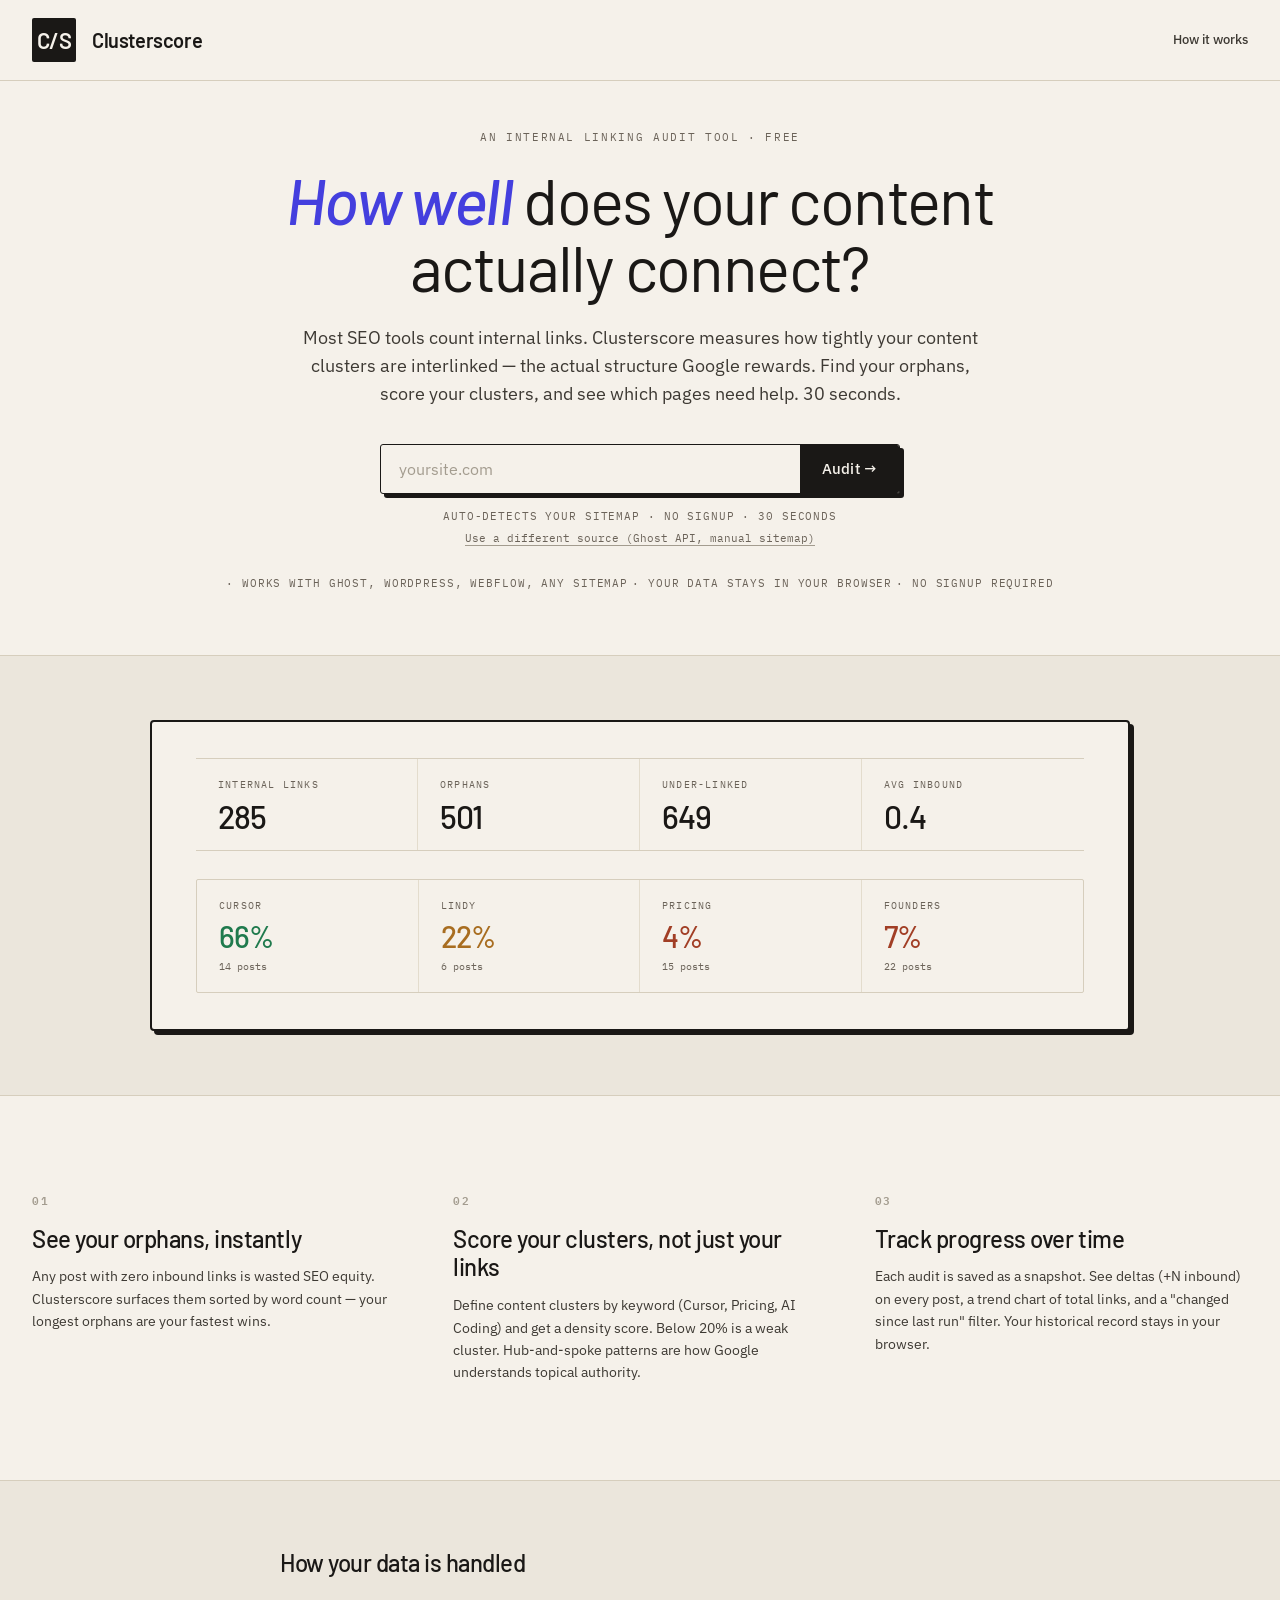
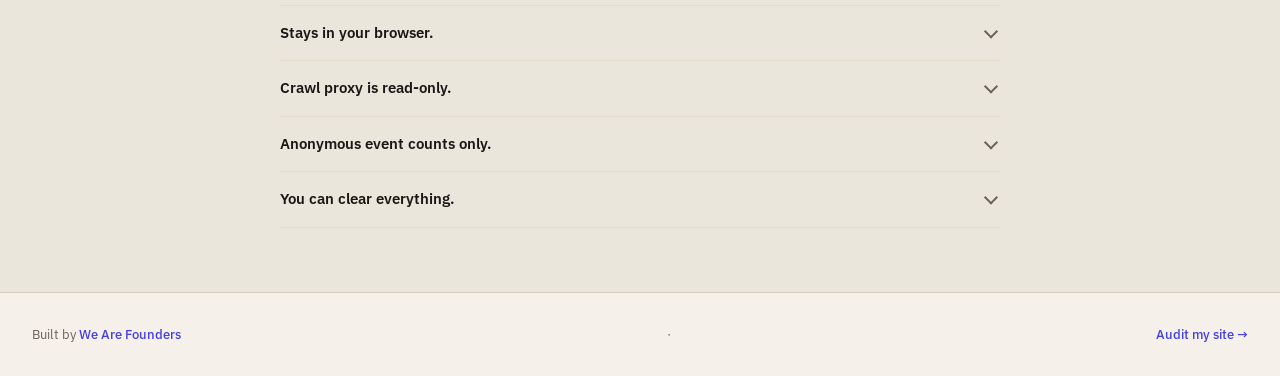
==== commit 3eeb05a1: "Add meta tags for Open Graph and Twitter Added Open Graph and Twitter meta tags for improved social " ====
--- a/index.html
+++ b/index.html
@@ -8,6 +8,15 @@
 <meta property="og:title" content="Clusterscore · Internal link audits for any CMS">
 <meta property="og:description" content="See your orphan pages, cluster density, and internal link graph in 30 seconds. Free.">
 <meta property="og:type" content="website">
+<meta property="og:url" content="https://clusterscore.com/">
+<meta property="og:image" content="https://clusterscore.com/og-image.png">
+<meta property="og:image:width" content="1200">
+<meta property="og:image:height" content="630">
+<meta property="og:image:alt" content="Clusterscore — internal link audit tool showing a content cluster graph">
+<meta name="twitter:card" content="summary_large_image">
+<meta name="twitter:title" content="Clusterscore · Internal link audits for any CMS">
+<meta name="twitter:description" content="See your orphan pages, cluster density, and internal link graph in 30 seconds. Free.">
+<meta name="twitter:image" content="https://clusterscore.com/og-image.png">
 <link rel="icon" type="image/svg+xml" href="favicon.svg">
 <link rel="alternate icon" type="image/png" href="favicon-32.png" sizes="32x32">
 <link rel="preconnect" href="https://fonts.googleapis.com">
@@ -16,10 +25,6 @@
 <link rel="stylesheet" href="styles-v14.css">
 </head>
 <body>
-
-<!-- =================================================================
-     LANDING PAGE  (shown only on first visit, before config)
-     ================================================================= -->
 <section class="landing" id="landingPage">
   <nav class="landing-nav">
     <div class="landing-nav-inner">
@@ -164,10 +169,6 @@
     </div>
   </footer>
 </section>
-
-<!-- =================================================================
-     APP MASTHEAD  (hidden during landing)
-     ================================================================= -->
 <header class="masthead hidden" id="masthead">
   <div class="masthead-inner">
     <div class="brand">
@@ -239,11 +240,6 @@
       </div>
     </div>
   </section>
-
-  <!-- =================================================================
-       WAF INTEGRATION: newsletter signup + article recommendations.
-       Only visible when an audit has been completed (hidden by default).
-       ================================================================= -->
   <section class="waf-promo hidden" id="wafPromo">
     <div class="container">
       <div class="waf-newsletter">
@@ -314,8 +310,6 @@
     </div>
   </section>
 </main>
-
-<!-- App-level footer, shown alongside the masthead in post-audit view -->
 <footer class="app-footer hidden" id="appFooter">
   <div class="app-footer-inner">
     <div class="app-footer-brand">
@@ -327,10 +321,6 @@
     </div>
   </div>
 </footer>
-
-<!-- =================================================================
-     SETTINGS DRAWER
-     ================================================================= -->
 <div class="drawer-backdrop hidden" id="drawerBackdrop"></div>
 <aside class="drawer hidden" id="settingsDrawer" aria-label="Settings">
   <div class="drawer-header">
@@ -448,10 +438,6 @@
     </div>
   </div>
 </aside>
-
-<!-- =================================================================
-     SITEMAP DISCOVERY CONFIRMATION MODAL
-     ================================================================= -->
 <div class="modal-backdrop hidden" id="confirmBackdrop"></div>
 <div class="confirm-modal hidden" id="confirmModal" role="dialog" aria-labelledby="confirmTitle">
   <div class="confirm-modal-inner">
@@ -472,11 +458,6 @@
     </div>
   </div>
 </div>
-
-<!-- =================================================================
-     SITEMAP DISCOVERY FAILURE MODAL
-     Shown when /discover returns 404 / no sitemap found
-     ================================================================= -->
 <div class="modal-backdrop hidden" id="failBackdrop"></div>
 <div class="confirm-modal hidden" id="failModal" role="dialog" aria-labelledby="failTitle">
   <div class="confirm-modal-inner">
@@ -499,11 +480,6 @@
     </div>
   </div>
 </div>
-
-<!-- =================================================================
-     CLUSTER SUGGESTION MODAL (first-run)
-     After fetching pages, propose clusters from the user's own slugs.
-     ================================================================= -->
 <div class="modal-backdrop hidden" id="clusterSuggestBackdrop"></div>
 <div class="confirm-modal hidden" id="clusterSuggestModal" role="dialog" aria-labelledby="clusterSuggestTitle">
   <div class="confirm-modal-inner">
@@ -521,9 +497,6 @@
   </div>
 </div>
 
-<!-- =================================================================
-     PROGRESS HISTORY MODAL ("since you started")
-     ================================================================= -->
 <div class="modal-backdrop hidden" id="historyBackdrop"></div>
 <div class="confirm-modal hidden" id="historyModal" role="dialog" aria-labelledby="historyTitle">
   <div class="confirm-modal-inner">
@@ -532,12 +505,6 @@
     <div id="historyBody"></div>
   </div>
 </div>
-
-<!-- =================================================================
-     AUDIT PROGRESS OVERLAY
-     Always-visible run feedback. The masthead button is hidden during the
-     landing-page hero flow, so progress needs its own visible home.
-     ================================================================= -->
 <div class="progress-overlay hidden" id="progressOverlay">
   <div class="progress-card">
     <div class="progress-miner" aria-hidden="true">
--- a/styles-v14.css
+++ b/styles-v14.css
@@ -2460,3 +2460,91 @@
   padding-top: 4px;
 }
 .history-endpoints strong { color: var(--ink); font-weight: 600; }
+
+/* ---------- FAQ accordion (landing trust) ---------- */
+.faq-accordion {
+  border-top: var(--rule-soft);
+}
+.faq-accordion details {
+  border-bottom: var(--rule-soft);
+}
+.faq-accordion summary {
+  list-style: none;
+  cursor: pointer;
+  padding: 16px 32px 16px 0;
+  position: relative;
+  font-size: 15px;
+  color: var(--ink);
+  user-select: none;
+  transition: color 120ms ease;
+}
+.faq-accordion summary::-webkit-details-marker { display: none; }
+.faq-accordion summary strong { font-weight: 600; }
+.faq-accordion summary:hover { color: var(--accent); }
+/* Custom chevron, right-aligned, rotates when open */
+.faq-accordion summary::after {
+  content: '';
+  position: absolute;
+  right: 4px;
+  top: 50%;
+  width: 8px;
+  height: 8px;
+  border-right: 2px solid var(--ink-3);
+  border-bottom: 2px solid var(--ink-3);
+  transform: translateY(-65%) rotate(45deg);
+  transition: transform 160ms ease;
+}
+.faq-accordion details[open] summary::after {
+  transform: translateY(-35%) rotate(225deg);
+}
+.faq-accordion details[open] summary { color: var(--accent); }
+.faq-accordion details p {
+  margin: 0;
+  padding: 0 32px 18px 0;
+  font-size: 14px;
+  line-height: 1.6;
+  color: var(--ink-2);
+}
+
+/* ---------- Graph node tooltip ---------- */
+.graph-chart { position: relative; }
+.graph-tooltip {
+  position: absolute;
+  z-index: 5;
+  width: 200px;
+  background: var(--ink);
+  color: var(--paper);
+  border-radius: 3px;
+  padding: 10px 12px;
+  pointer-events: none;
+  box-shadow: 0 8px 24px rgba(0,0,0,0.18);
+}
+.graph-tooltip.hidden { display: none; }
+.graph-tooltip-title {
+  font-family: var(--font-sans);
+  font-size: 13px;
+  font-weight: 600;
+  line-height: 1.3;
+  margin-bottom: 6px;
+}
+.graph-tooltip-status {
+  font-size: 12px;
+  line-height: 1.4;
+  color: var(--paper-3);
+  margin-bottom: 4px;
+}
+.graph-tooltip-counts {
+  font-family: var(--font-mono);
+  font-size: 10px;
+  text-transform: uppercase;
+  letter-spacing: 0.08em;
+  color: var(--ink-4);
+}
+.graph-tooltip-cluster {
+  font-family: var(--font-mono);
+  font-size: 10px;
+  text-transform: uppercase;
+  letter-spacing: 0.08em;
+  color: var(--accent-2);
+  margin-top: 4px;
+}
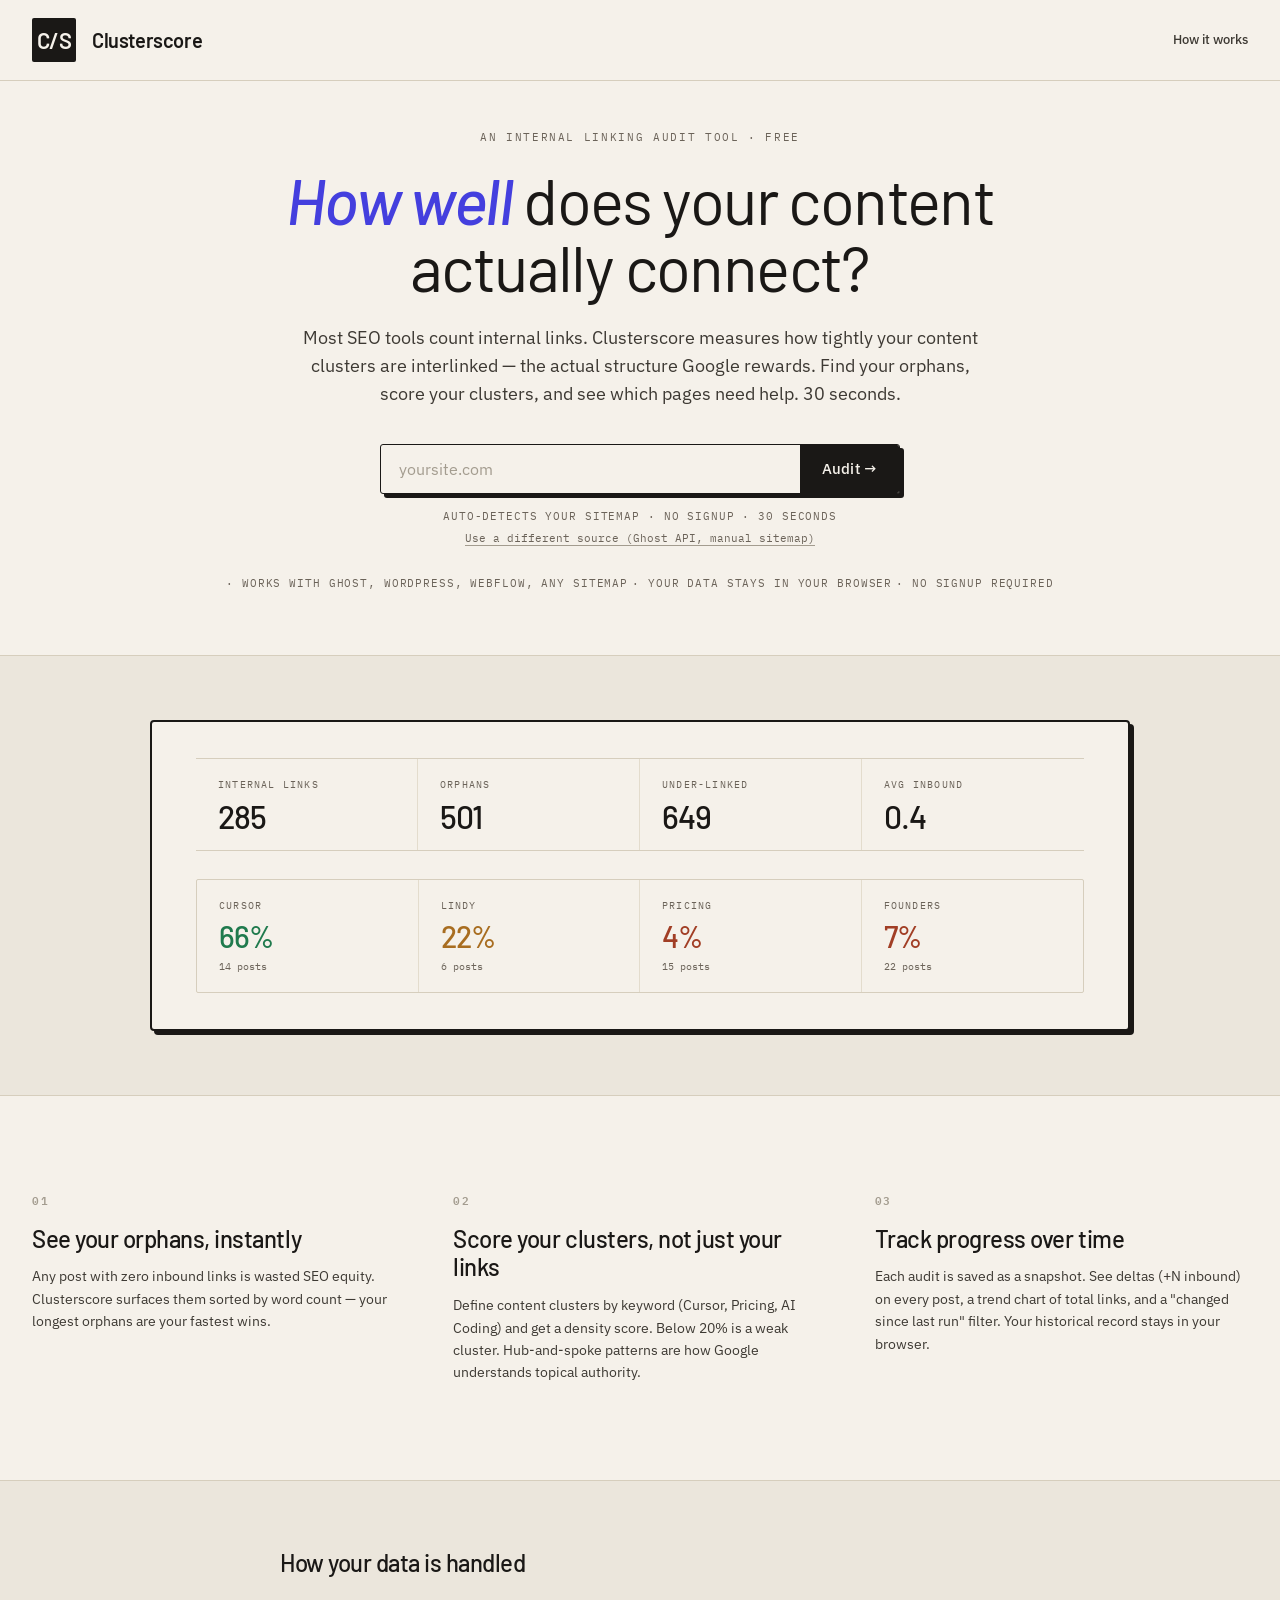
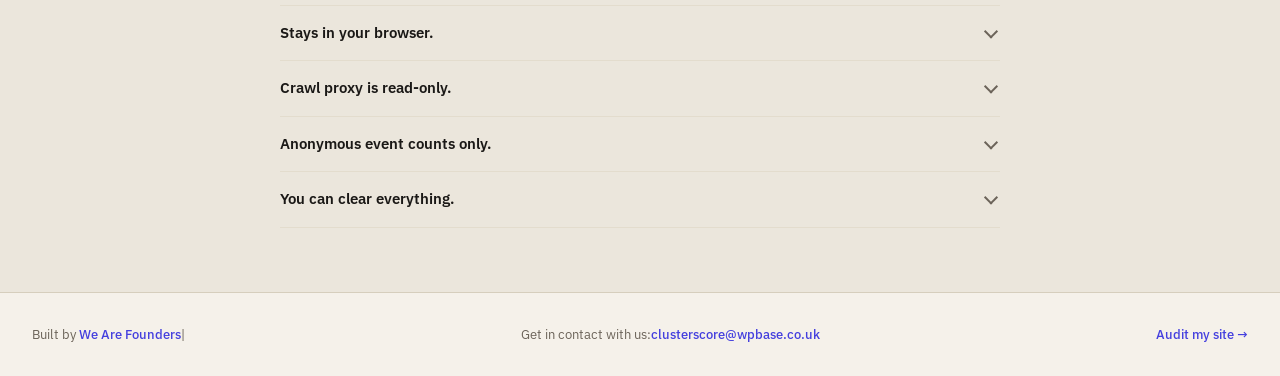
==== commit bdfdea6d: "Modify footer content and formatting Updated footer to include contact email and improved formatting" ====
--- a/index.html
+++ b/index.html
@@ -163,8 +163,8 @@
 
   <footer class="landing-footer">
     <div class="landing-footer-inner">
-      <span>Built by <a href="https://wearefounders.uk" target="_blank">We Are Founders</a></span>
-      <span>·</span>
+      <span>Built by <a href="https://wearefounders.uk" target="_blank">We Are Founders</a>|</span>
+      <span>Get in contact with us:<a href="mailto:clusterscore@wpbase.co.uk">clusterscore@wpbase.co.uk</a></span>
       <a href="#heroUrlInput" id="landingStartBtnFooter">Audit my site →</a>
     </div>
   </footer>
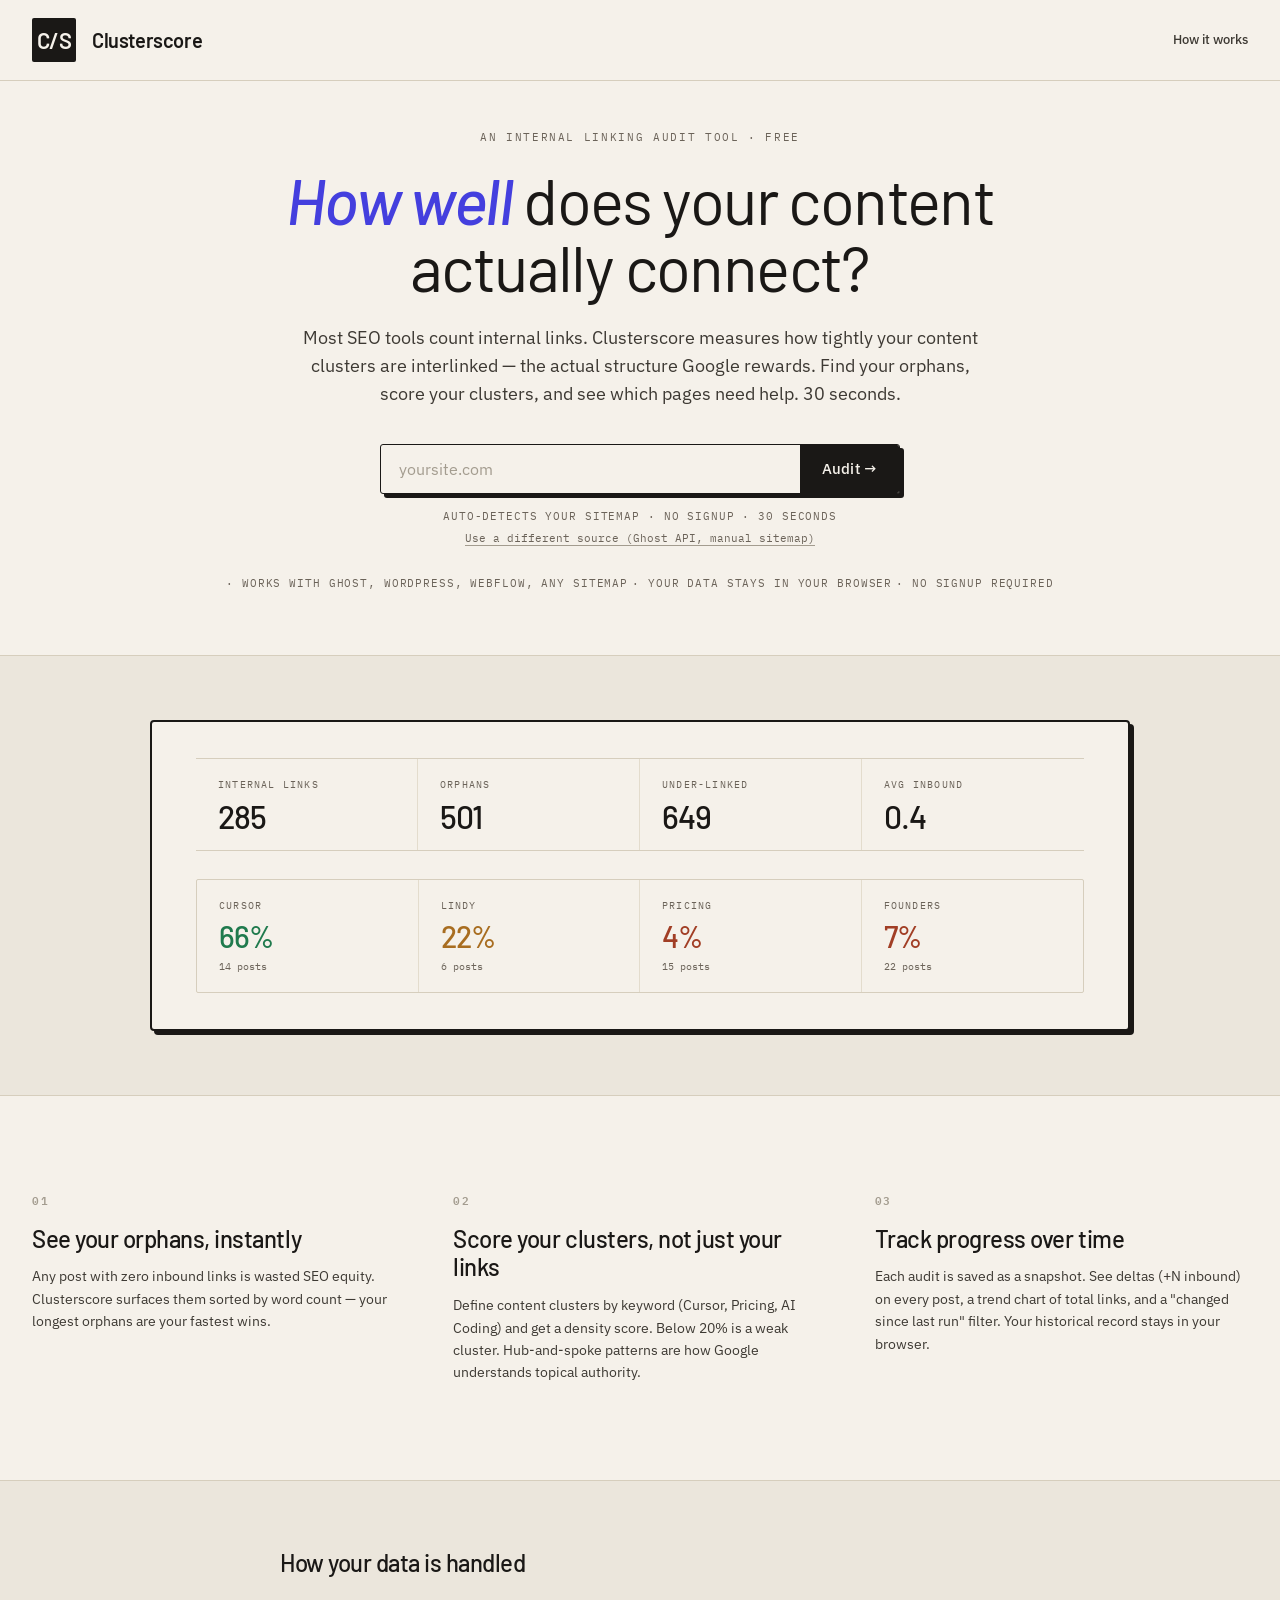
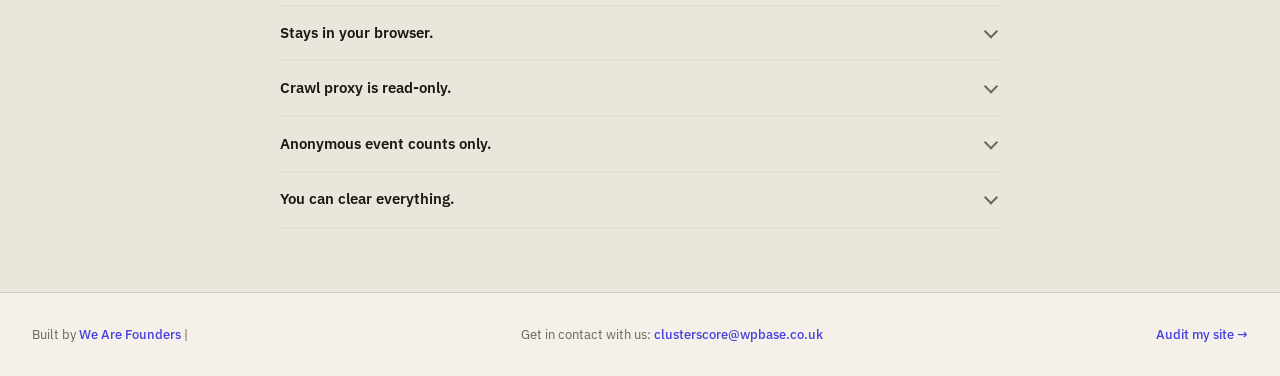
==== commit 0fb6f940: "Fix formatting in footer section of index.html" ====
--- a/index.html
+++ b/index.html
@@ -163,8 +163,8 @@
 
   <footer class="landing-footer">
     <div class="landing-footer-inner">
-      <span>Built by <a href="https://wearefounders.uk" target="_blank">We Are Founders</a>|</span>
-      <span>Get in contact with us:<a href="mailto:clusterscore@wpbase.co.uk">clusterscore@wpbase.co.uk</a></span>
+      <span>Built by <a href="https://wearefounders.uk" target="_blank">We Are Founders</a> |</span>
+      <span>Get in contact with us: <a href="mailto:clusterscore@wpbase.co.uk">clusterscore@wpbase.co.uk</a></span>
       <a href="#heroUrlInput" id="landingStartBtnFooter">Audit my site →</a>
     </div>
   </footer>
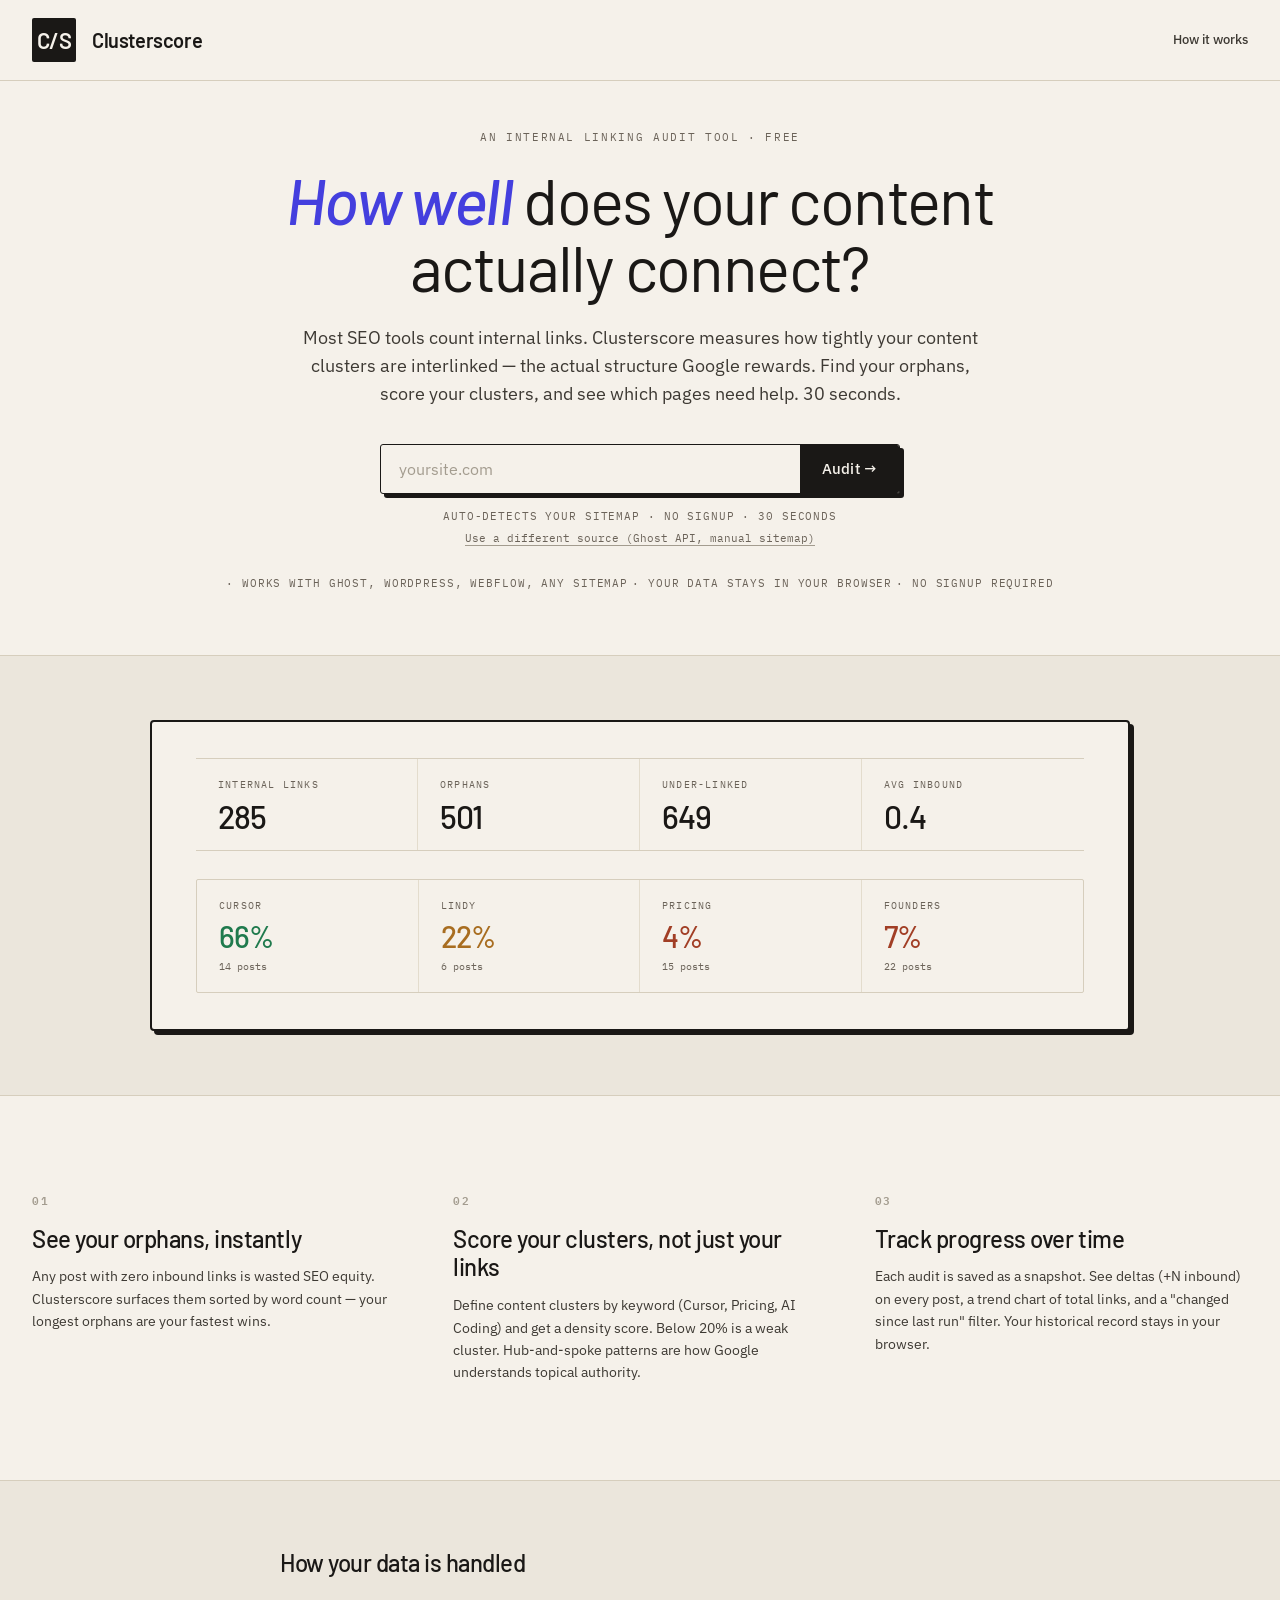
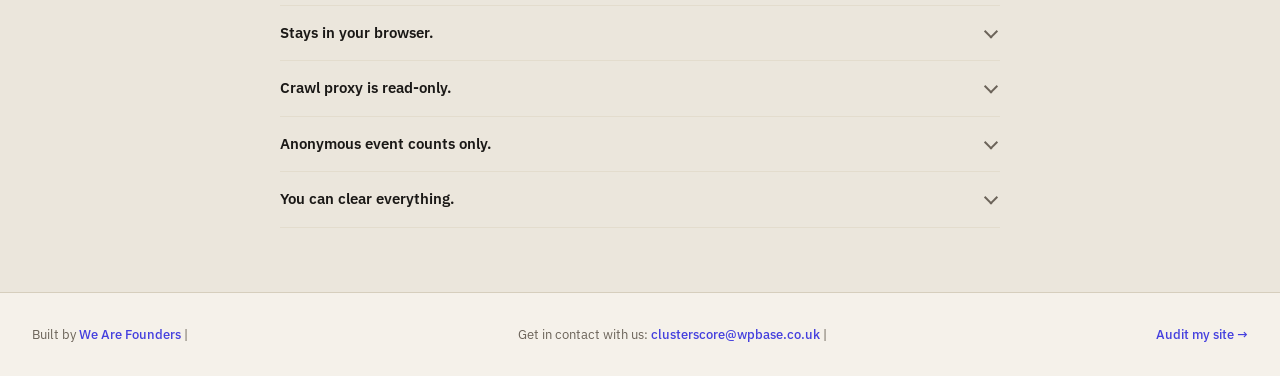
==== commit b977ae62: "Update footer contact information formatting" ====
--- a/index.html
+++ b/index.html
@@ -164,7 +164,7 @@
   <footer class="landing-footer">
     <div class="landing-footer-inner">
       <span>Built by <a href="https://wearefounders.uk" target="_blank">We Are Founders</a> |</span>
-      <span>Get in contact with us: <a href="mailto:clusterscore@wpbase.co.uk">clusterscore@wpbase.co.uk</a></span>
+      <span>Get in contact with us: <a href="mailto:clusterscore@wpbase.co.uk">clusterscore@wpbase.co.uk</a> |</span>
       <a href="#heroUrlInput" id="landingStartBtnFooter">Audit my site →</a>
     </div>
   </footer>
--- a/styles-v14.css
+++ b/styles-v14.css
@@ -1,8 +1,3 @@
-/* ========================================================================
-   Link Audit — editorial workshop aesthetic
-   Warm paper, deep ink, restrained color, deliberate typography
-   ======================================================================== */
-
 :root {
   /* Paper & ink */
   --paper:      #f5f1ea;
@@ -1402,7 +1397,6 @@
   padding: 0 32px;
   display: flex;
   align-items: center;
-  justify-content: space-between;
   gap: 24px;
   flex-wrap: wrap;
 }
@@ -1808,7 +1802,7 @@
   margin: 0 auto;
   padding: 0 32px;
   display: flex;
-  align-items: center;
+  align-items: start;
   gap: 12px;
   justify-content: space-between;
   font-size: 13px;
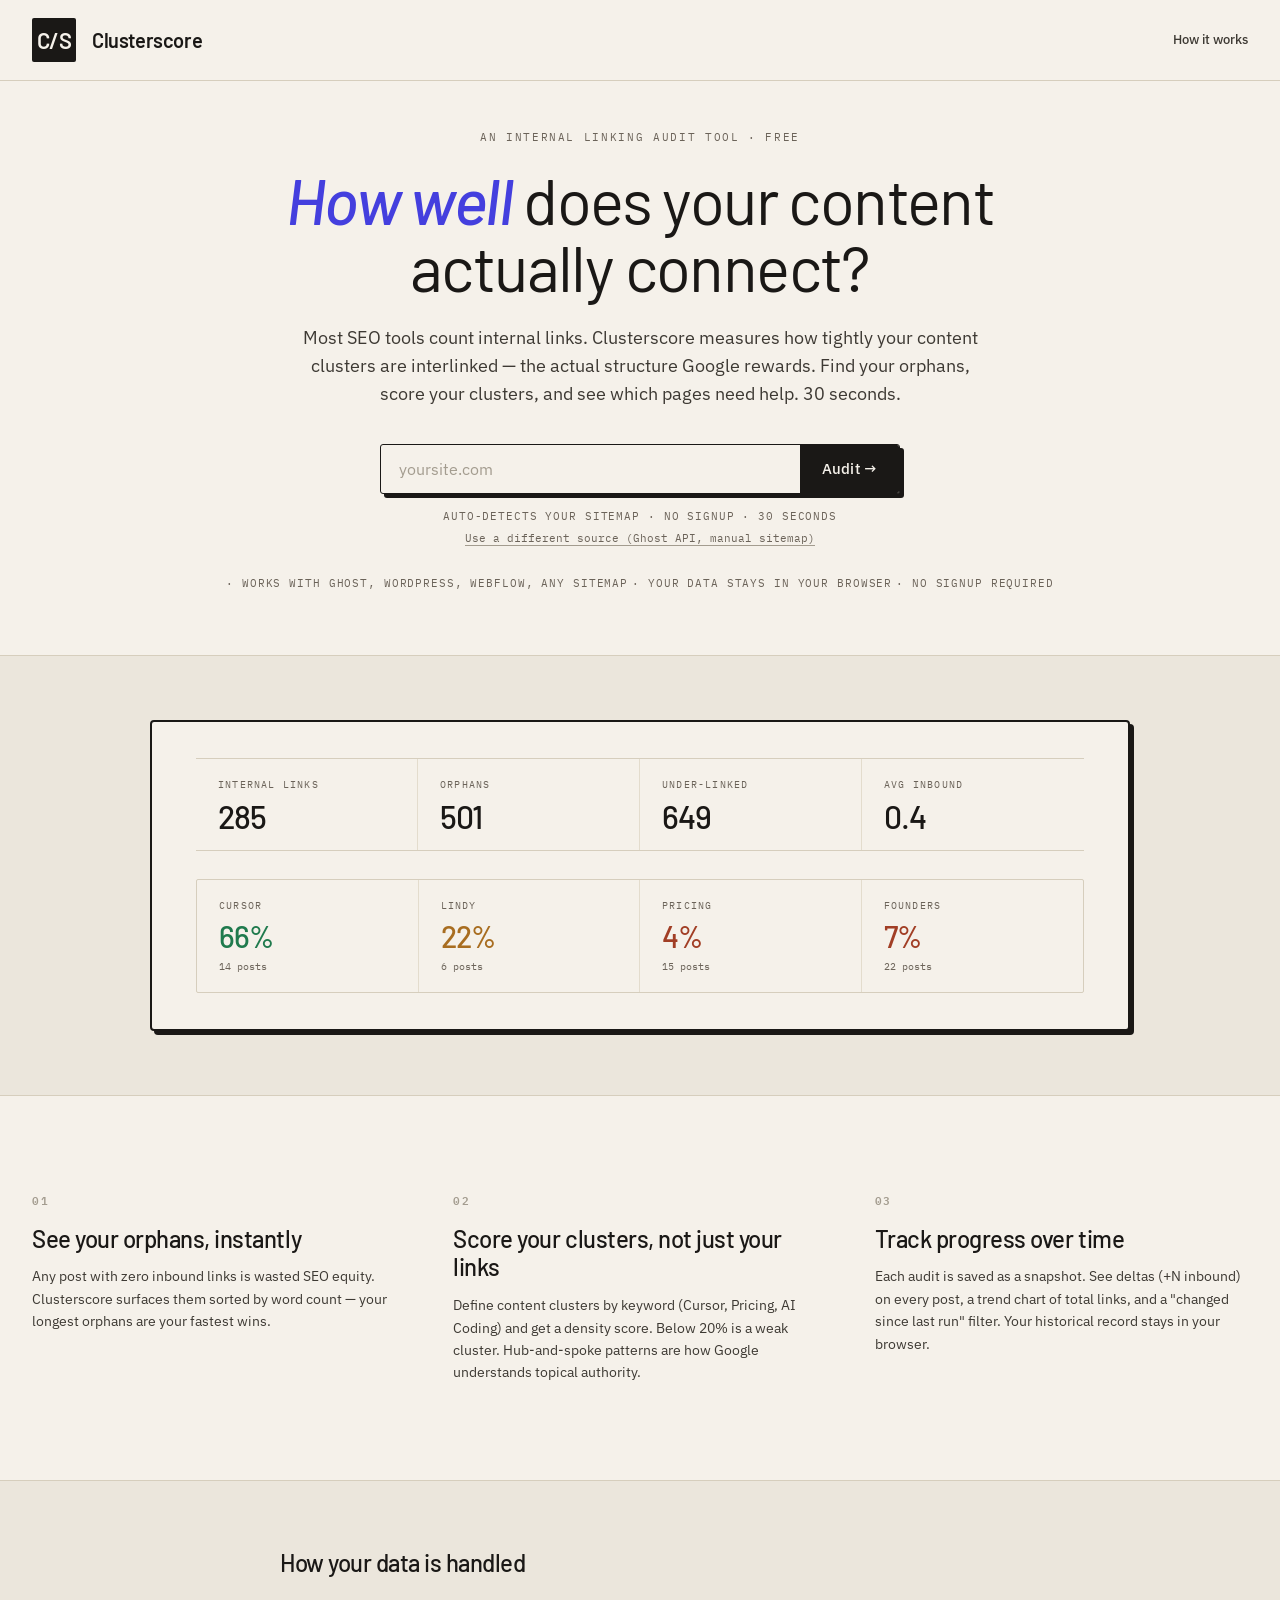
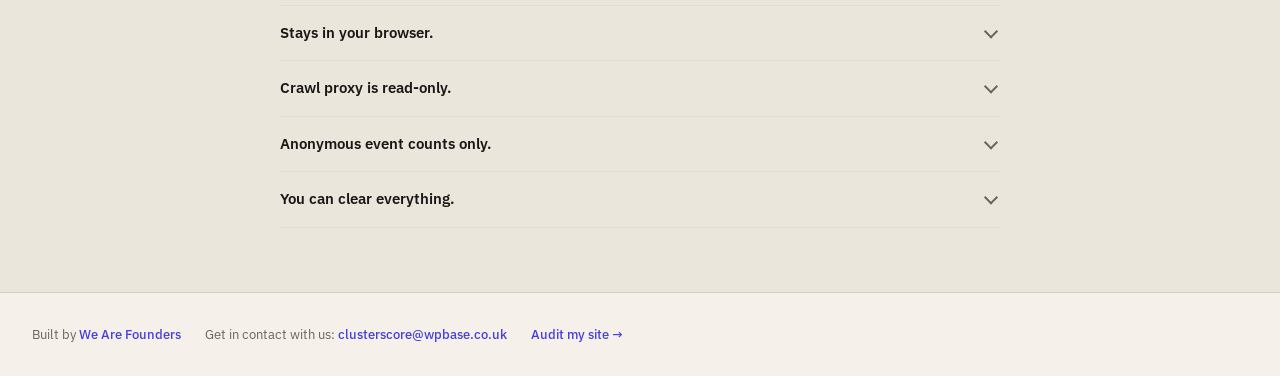
==== commit 25c50a00: "Fix footer HTML structure for contact information" ====
--- a/index.html
+++ b/index.html
@@ -163,8 +163,8 @@
 
   <footer class="landing-footer">
     <div class="landing-footer-inner">
-      <span>Built by <a href="https://wearefounders.uk" target="_blank">We Are Founders</a> |</span>
-      <span>Get in contact with us: <a href="mailto:clusterscore@wpbase.co.uk">clusterscore@wpbase.co.uk</a> |</span>
+      <span>Built by <a href="https://wearefounders.uk" target="_blank">We Are Founders</a></span>
+      <span>Get in contact with us: <a href="mailto:clusterscore@wpbase.co.uk">clusterscore@wpbase.co.uk</a></span>
       <a href="#heroUrlInput" id="landingStartBtnFooter">Audit my site →</a>
     </div>
   </footer>
--- a/styles-v14.css
+++ b/styles-v14.css
@@ -1803,8 +1803,7 @@
   padding: 0 32px;
   display: flex;
   align-items: start;
-  gap: 12px;
-  justify-content: space-between;
+  gap: 24px;
   font-size: 13px;
   color: var(--ink-3);
   flex-wrap: wrap;
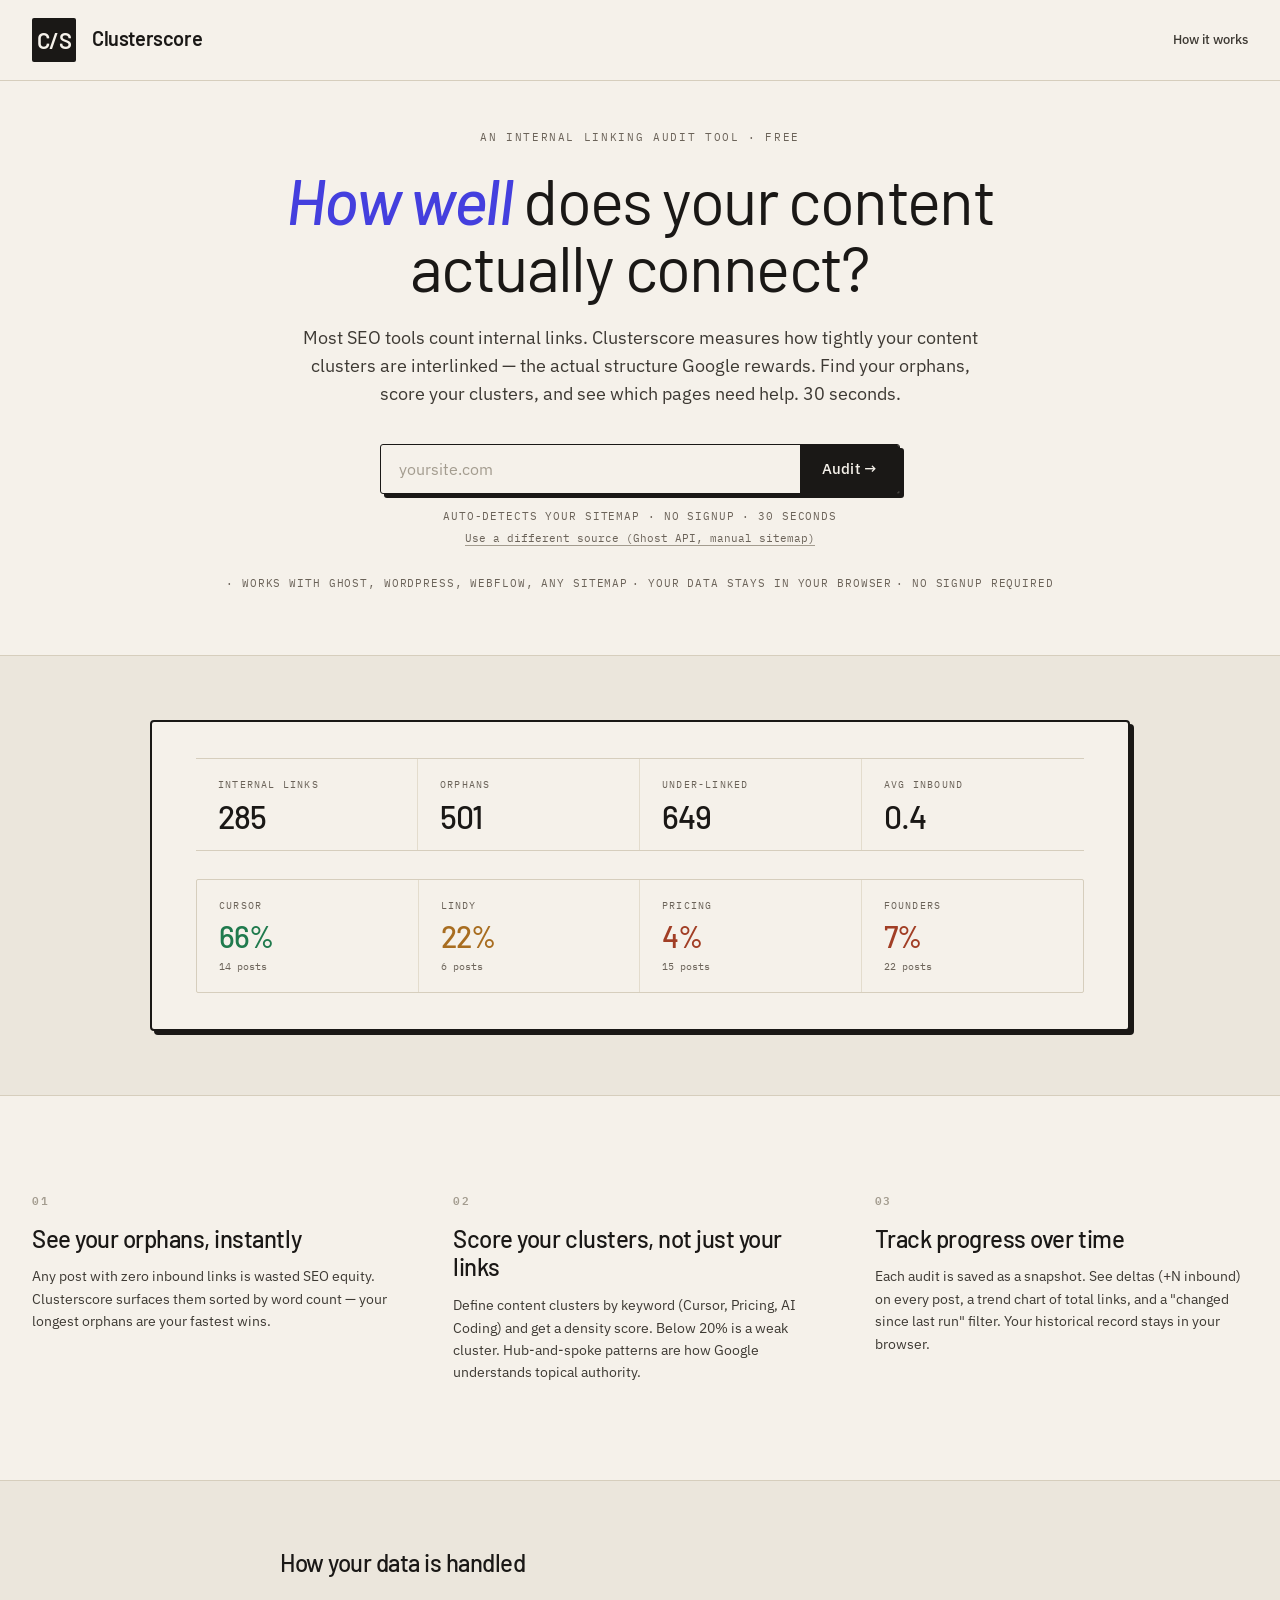
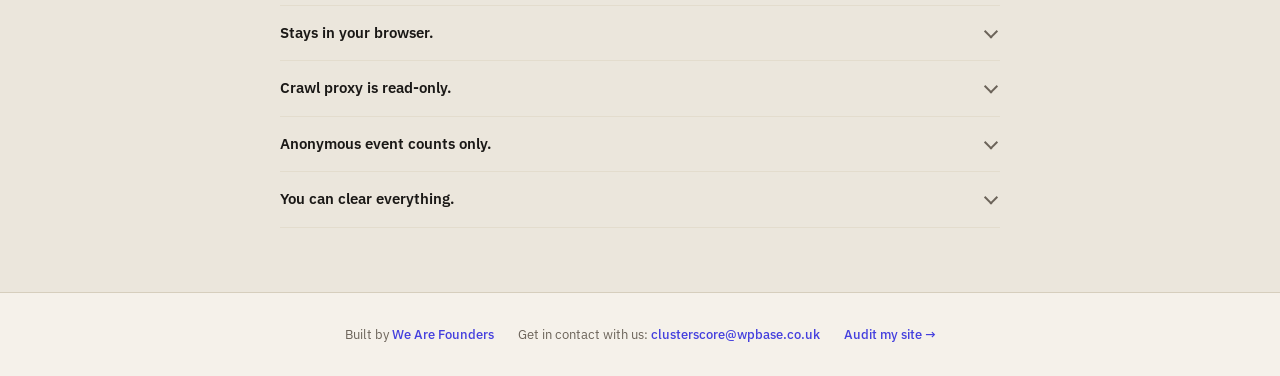
==== commit 96bf2d48: "Index updated" ====
--- a/index.html
+++ b/index.html
@@ -3,6 +3,7 @@
 <head>
 <meta charset="utf-8">
 <meta name="viewport" content="width=device-width, initial-scale=1">
+<link rel="canonical" href="https://clusterscore.com/">
 <title>Clusterscore · Internal link audits for any CMS</title>
 <meta name="description" content="Audit your site's internal links in 30 seconds. Score how well your content clusters connect. Works with Ghost, WordPress, Webflow, and any sitemap-exposing CMS.">
 <meta property="og:title" content="Clusterscore · Internal link audits for any CMS">
@@ -22,7 +23,7 @@
 <link rel="preconnect" href="https://fonts.googleapis.com">
 <link rel="preconnect" href="https://fonts.gstatic.com" crossorigin>
 <link href="https://fonts.googleapis.com/css2?family=Barlow:ital,wght@0,400;0,500;0,600;0,700;1,400;1,500;1,600&family=IBM+Plex+Mono:wght@400;500;600&family=IBM+Plex+Sans:wght@400;500;600;700&display=swap" rel="stylesheet">
-<link rel="stylesheet" href="styles-v14.css">
+<link rel="stylesheet" href="styles-v15.css">
 </head>
 <body>
 <section class="landing" id="landingPage">
@@ -31,7 +32,7 @@
       <div class="brand">
         <div class="brand-mark">C/S</div>
         <div class="brand-text">
-          <h1 class="brand-title">Clusterscore</h1>
+          <span class="brand-title">Clusterscore</span>
         </div>
       </div>
       <a href="#how-it-works" class="landing-nav-link">How it works</a>
@@ -41,9 +42,9 @@
   <div class="landing-hero">
     <div class="landing-hero-inner">
       <div class="eyebrow">An internal linking audit tool · free</div>
-      <h2 class="landing-h1">
+      <h1 class="landing-h1">
         <em>How well</em> does your content actually connect?
-      </h2>
+      </h1>
       <p class="landing-lede">
         Most SEO tools count internal links. Clusterscore measures how tightly your content clusters are interlinked — the actual structure Google rewards. Find your orphans, score your clusters, and see which pages need help. 30 seconds.
       </p>
@@ -174,7 +175,7 @@
     <div class="brand">
       <div class="brand-mark">C/S</div>
       <div class="brand-text">
-        <h1>Clusterscore</h1>
+        <span class="masthead-brand">Clusterscore</span>
         <div class="brand-meta" id="brandMeta">Configure to begin</div>
       </div>
     </div>
--- a/styles-v15.css
+++ b/styles-v15.css
@@ -0,0 +1,2659 @@
+:root {
+  /* Paper & ink */
+  --paper:      #f5f1ea;
+  --paper-2:    #ebe6dc;
+  --paper-3:    #e0d9cc;
+  --ink:        #1a1816;
+  --ink-2:      #3d3933;
+  --ink-3:      #6b6359;
+  --ink-4:      #a39c8f;
+
+  /* Accent: Cursor brand purple, used sparingly */
+  --accent:     #443fde;
+  --accent-2:   #5c58e8;
+  --accent-3:   #ecebfc;
+
+  /* Status signal */
+  --good:       #1f7a4d;
+  --good-soft:  #d8eadf;
+  --amber:      #a86d20;
+  --amber-soft: #f2e2c8;
+  --bad:        #a13e25;
+  --bad-soft:   #f0d9cf;
+
+  /* Rule weights */
+  --rule:       1px solid #d6cebd;
+  --rule-soft:  1px solid #e3dccd;
+  --rule-bold:  2px solid var(--ink);
+
+  /* Type */
+  --font-display: 'Barlow', 'Helvetica Neue', system-ui, sans-serif;
+  --font-sans:    'IBM Plex Sans', system-ui, sans-serif;
+  --font-mono:    'IBM Plex Mono', 'Menlo', monospace;
+
+  --container: 1280px;
+}
+
+* { box-sizing: border-box; }
+
+html, body {
+  margin: 0;
+  padding: 0;
+  background: var(--paper);
+  color: var(--ink);
+  font-family: var(--font-sans);
+  font-size: 14px;
+  line-height: 1.5;
+  -webkit-font-smoothing: antialiased;
+  text-rendering: optimizeLegibility;
+}
+
+.hidden { display: none !important; }
+
+.container {
+  max-width: var(--container);
+  margin: 0 auto;
+  padding: 0 32px;
+}
+
+/* ----- Masthead ----- */
+
+.masthead {
+  border-bottom: var(--rule-bold);
+  background: var(--paper);
+  position: sticky;
+  top: 0;
+  z-index: 10;
+}
+.masthead-inner {
+  max-width: var(--container);
+  margin: 0 auto;
+  padding: 20px 32px;
+  display: flex;
+  align-items: center;
+  justify-content: space-between;
+  gap: 24px;
+}
+.brand {
+  display: flex;
+  align-items: center;
+  gap: 16px;
+}
+.brand-mark {
+  font-family: var(--font-display);
+  font-weight: 600;
+  font-size: 22px;
+  letter-spacing: -0.02em;
+  background: var(--ink);
+  color: var(--paper);
+  width: 44px;
+  height: 44px;
+  display: grid;
+  place-items: center;
+  border-radius: 2px;
+}
+.brand-text h1 {
+  font-family: var(--font-display);
+  font-weight: 600;
+  font-size: 22px;
+  letter-spacing: -0.02em;
+  margin: 0;
+  line-height: 1;
+}
+.brand-meta {
+  font-family: var(--font-mono);
+  font-size: 11px;
+  color: var(--ink-3);
+  text-transform: uppercase;
+  letter-spacing: 0.08em;
+  margin-top: 4px;
+}
+.masthead-actions {
+  display: flex;
+  align-items: center;
+  gap: 12px;
+}
+
+/* ----- Buttons ----- */
+
+.btn {
+  font-family: var(--font-sans);
+  font-size: 13px;
+  font-weight: 500;
+  letter-spacing: 0.01em;
+  padding: 10px 18px;
+  border: 1px solid transparent;
+  border-radius: 2px;
+  cursor: pointer;
+  transition: all 120ms ease;
+  display: inline-flex;
+  align-items: center;
+  gap: 8px;
+  background: none;
+  color: inherit;
+  white-space: nowrap;
+}
+.btn:disabled { opacity: 0.4; cursor: not-allowed; }
+.btn-sm { padding: 6px 12px; font-size: 12px; }
+
+.btn-primary {
+  background: var(--ink);
+  color: var(--paper);
+  border-color: var(--ink);
+}
+.btn-primary:hover:not(:disabled) { background: var(--accent); border-color: var(--accent); }
+
+.btn-ghost {
+  background: transparent;
+  border-color: var(--ink-4);
+  color: var(--ink);
+}
+.btn-ghost:hover { background: var(--paper-2); border-color: var(--ink-3); }
+
+.btn-danger {
+  background: transparent;
+  border-color: var(--bad);
+  color: var(--bad);
+}
+.btn-danger:hover { background: var(--bad-soft); }
+
+.btn .btn-spinner {
+  display: none;
+  width: 12px; height: 12px;
+  border: 2px solid currentColor;
+  border-top-color: transparent;
+  border-radius: 50%;
+  animation: spin 600ms linear infinite;
+}
+.btn.loading .btn-spinner { display: inline-block; }
+.btn.loading .btn-label { opacity: 0.6; }
+@keyframes spin { to { transform: rotate(360deg); } }
+
+.link-btn {
+  background: none;
+  border: none;
+  color: var(--accent);
+  font-family: var(--font-sans);
+  font-size: 12px;
+  font-weight: 500;
+  cursor: pointer;
+  padding: 0;
+  text-decoration: underline;
+  text-decoration-thickness: 1px;
+  text-underline-offset: 3px;
+}
+.link-btn:hover { color: var(--accent-2); }
+
+/* ----- Empty state ----- */
+
+.empty-state {
+  min-height: 60vh;
+  display: grid;
+  place-items: center;
+}
+.empty-state-inner {
+  text-align: center;
+  max-width: 460px;
+  padding: 48px 32px;
+}
+.empty-mark {
+  font-family: var(--font-display);
+  font-size: 120px;
+  line-height: 0.6;
+  color: var(--ink-4);
+  margin-bottom: 16px;
+}
+.empty-state h2 {
+  font-family: var(--font-display);
+  font-weight: 500;
+  font-size: 32px;
+  letter-spacing: -0.02em;
+  margin: 0 0 12px;
+}
+.empty-state p {
+  color: var(--ink-3);
+  margin: 0 0 24px;
+  font-size: 14px;
+  line-height: 1.6;
+}
+
+/* ----- Dashboard ----- */
+
+.dashboard {
+  padding: 40px 0 24px;
+  border-bottom: var(--rule);
+}
+.run-meta {
+  font-family: var(--font-mono);
+  font-size: 11px;
+  text-transform: uppercase;
+  letter-spacing: 0.1em;
+  color: var(--ink-3);
+  margin-bottom: 20px;
+  display: flex;
+  align-items: center;
+  gap: 12px;
+}
+.run-meta::before {
+  content: "";
+  width: 6px;
+  height: 6px;
+  background: var(--accent);
+  border-radius: 50%;
+  display: inline-block;
+}
+
+.headline-stats {
+  display: grid;
+  grid-template-columns: repeat(4, 1fr);
+  gap: 0;
+  border-top: var(--rule);
+  border-bottom: var(--rule);
+  margin-bottom: 32px;
+}
+.headline-stat {
+  padding: 24px 28px;
+  border-right: var(--rule-soft);
+}
+.headline-stat:last-child { border-right: none; }
+.headline-stat .stat-label {
+  font-family: var(--font-mono);
+  font-size: 10px;
+  text-transform: uppercase;
+  letter-spacing: 0.12em;
+  color: var(--ink-3);
+  margin-bottom: 8px;
+}
+.headline-stat .stat-value {
+  font-family: var(--font-display);
+  font-weight: 500;
+  font-size: 42px;
+  line-height: 1;
+  letter-spacing: -0.03em;
+  color: var(--ink);
+}
+.headline-stat .stat-delta {
+  font-family: var(--font-mono);
+  font-size: 11px;
+  margin-top: 8px;
+  font-weight: 500;
+}
+.stat-delta.up   { color: var(--good); }
+.stat-delta.down { color: var(--bad); }
+.stat-delta.flat { color: var(--ink-4); }
+
+.dashboard-grid {
+  display: grid;
+  grid-template-columns: 1.5fr 1fr;
+  gap: 32px;
+  margin-bottom: 32px;
+}
+@media (max-width: 900px) {
+  .dashboard-grid, .headline-stats { grid-template-columns: 1fr 1fr; }
+}
+
+.panel {
+  background: var(--paper);
+  border: var(--rule);
+  border-radius: 2px;
+  overflow: hidden;
+}
+.panel-header {
+  padding: 16px 20px;
+  border-bottom: var(--rule-soft);
+  display: flex;
+  align-items: baseline;
+  justify-content: space-between;
+  gap: 12px;
+}
+.panel-header h3 {
+  font-family: var(--font-mono);
+  font-size: 11px;
+  font-weight: 600;
+  text-transform: uppercase;
+  letter-spacing: 0.1em;
+  color: var(--ink-2);
+  margin: 0;
+}
+.panel-sub {
+  font-family: var(--font-mono);
+  font-size: 10px;
+  color: var(--ink-3);
+  text-transform: uppercase;
+  letter-spacing: 0.08em;
+}
+
+.cluster-grid {
+  display: grid;
+  grid-template-columns: repeat(auto-fill, minmax(150px, 1fr));
+  gap: 0;
+}
+.cluster-card {
+  padding: 18px 20px;
+  border-right: var(--rule-soft);
+  border-bottom: var(--rule-soft);
+}
+.cluster-card:last-child { border-right: none; }
+.cluster-name {
+  font-family: var(--font-mono);
+  font-size: 10px;
+  text-transform: uppercase;
+  letter-spacing: 0.12em;
+  color: var(--ink-3);
+  margin-bottom: 8px;
+  white-space: nowrap;
+  overflow: hidden;
+  text-overflow: ellipsis;
+}
+.cluster-density {
+  font-family: var(--font-display);
+  font-weight: 500;
+  font-size: 30px;
+  line-height: 1;
+  letter-spacing: -0.03em;
+}
+.cluster-density.good { color: var(--good); }
+.cluster-density.amber { color: var(--amber); }
+.cluster-density.bad { color: var(--bad); }
+.cluster-density.muted { color: var(--ink-4); }
+.cluster-meta {
+  font-family: var(--font-mono);
+  font-size: 10px;
+  color: var(--ink-3);
+  margin-top: 8px;
+}
+.empty-cluster-msg {
+  padding: 20px;
+  color: var(--ink-3);
+  font-size: 13px;
+}
+.empty-cluster-prompt {
+  padding: 24px 24px 28px;
+  display: flex;
+  flex-direction: column;
+  gap: 16px;
+  align-items: flex-start;
+}
+.empty-cluster-prompt-body h4 {
+  font-family: var(--font-display);
+  font-weight: 500;
+  font-size: 18px;
+  letter-spacing: -0.01em;
+  color: var(--ink);
+  margin: 0 0 6px;
+}
+.empty-cluster-prompt-body p {
+  font-size: 13px;
+  line-height: 1.55;
+  color: var(--ink-2);
+  margin: 0;
+  max-width: 420px;
+}
+
+.trend-chart {
+  padding: 20px;
+  min-height: 140px;
+}
+.trend-chart svg { width: 100%; height: 140px; display: block; }
+.trend-empty {
+  color: var(--ink-3);
+  font-size: 12px;
+  text-align: center;
+  padding: 40px 12px;
+  font-family: var(--font-mono);
+}
+.trend-rerun {
+  display: flex;
+  align-items: center;
+  justify-content: space-between;
+  gap: 16px;
+  padding: 16px 20px;
+  border-top: var(--rule-soft);
+  background: var(--paper);
+}
+.trend-rerun-hint {
+  font-size: 12px;
+  color: var(--ink-3);
+  line-height: 1.5;
+}
+@media (max-width: 600px) {
+  .trend-rerun {
+    flex-direction: column;
+    align-items: stretch;
+    text-align: left;
+  }
+  .trend-rerun .btn-sm {
+    align-self: flex-start;
+  }
+}
+
+.panel-actions { }
+.action-list {
+  list-style: none;
+  margin: 0;
+  padding: 0;
+  counter-reset: actions;
+}
+.action-item {
+  padding: 18px 20px 18px 56px;
+  border-bottom: var(--rule-soft);
+  position: relative;
+  counter-increment: actions;
+}
+.action-item:last-child { border-bottom: none; }
+.action-item::before {
+  content: counter(actions, decimal-leading-zero);
+  position: absolute;
+  left: 20px;
+  top: 18px;
+  font-family: var(--font-mono);
+  font-size: 11px;
+  color: var(--ink-4);
+  font-weight: 600;
+}
+.action-title {
+  font-weight: 500;
+  font-size: 14px;
+  color: var(--ink);
+  margin-bottom: 4px;
+  line-height: 1.4;
+}
+.action-detail {
+  font-size: 12px;
+  color: var(--ink-3);
+  font-family: var(--font-mono);
+}
+.action-detail .action-tag {
+  background: var(--paper-3);
+  padding: 1px 6px;
+  border-radius: 2px;
+  margin-right: 6px;
+}
+
+/* Clickable action items (orphan/lonely link to the affected page) */
+.action-link {
+  display: block;
+  color: inherit;
+  text-decoration: none;
+  /* Pull the link out to fill the whole action-item, so the entire row is clickable */
+  margin: -18px -20px -18px -56px;
+  padding: 18px 20px 18px 56px;
+  transition: background 120ms ease;
+}
+.action-link:hover {
+  background: var(--paper-2);
+}
+.action-link:hover .action-title { color: var(--accent); }
+.action-external-icon {
+  display: inline-block;
+  width: 11px;
+  height: 11px;
+  margin-left: 6px;
+  vertical-align: 1px;
+  color: var(--ink-3);
+  flex-shrink: 0;
+}
+.action-link:hover .action-external-icon { color: var(--accent); }
+
+/* ----- Posts section ----- */
+
+.posts-section {
+  padding: 48px 0 96px;
+}
+.section-header {
+  margin-bottom: 24px;
+  display: flex;
+  align-items: baseline;
+  justify-content: space-between;
+  gap: 16px;
+  flex-wrap: wrap;
+}
+.section-header h2 {
+  font-family: var(--font-display);
+  font-weight: 500;
+  font-size: 32px;
+  letter-spacing: -0.02em;
+  margin: 0;
+}
+.section-sub {
+  font-family: var(--font-mono);
+  font-size: 11px;
+  color: var(--ink-3);
+  text-transform: uppercase;
+  letter-spacing: 0.08em;
+}
+
+.controls {
+  display: flex;
+  gap: 16px;
+  margin-bottom: 16px;
+  flex-wrap: wrap;
+}
+.search-wrap {
+  flex: 1;
+  min-width: 240px;
+  position: relative;
+}
+.search-icon {
+  position: absolute;
+  left: 12px;
+  top: 50%;
+  transform: translateY(-50%);
+  color: var(--ink-3);
+  pointer-events: none;
+}
+#search {
+  width: 100%;
+  padding: 10px 14px 10px 38px;
+  border: 1px solid var(--ink-4);
+  border-radius: 2px;
+  background: var(--paper);
+  font-family: var(--font-sans);
+  font-size: 13px;
+  color: var(--ink);
+}
+#search:focus {
+  outline: none;
+  border-color: var(--ink);
+}
+.filter-group {
+  display: flex;
+  gap: 6px;
+  flex-wrap: wrap;
+}
+.filter-btn {
+  background: var(--paper);
+  border: 1px solid var(--ink-4);
+  padding: 8px 14px;
+  border-radius: 2px;
+  font-family: var(--font-sans);
+  font-size: 12px;
+  font-weight: 500;
+  color: var(--ink-2);
+  cursor: pointer;
+  transition: all 120ms ease;
+}
+.filter-btn:hover { border-color: var(--ink); }
+.filter-btn.active {
+  background: var(--ink);
+  color: var(--paper);
+  border-color: var(--ink);
+}
+
+/* ----- Table ----- */
+
+.table-wrap {
+  border: var(--rule);
+  background: var(--paper);
+  border-radius: 2px;
+  overflow: hidden;
+}
+.audit-table {
+  width: 100%;
+  border-collapse: collapse;
+  font-size: 13px;
+}
+.audit-table th {
+  text-align: left;
+  background: var(--paper-2);
+  padding: 12px 16px;
+  font-family: var(--font-mono);
+  font-size: 10px;
+  font-weight: 600;
+  text-transform: uppercase;
+  letter-spacing: 0.1em;
+  color: var(--ink-2);
+  border-bottom: var(--rule);
+  cursor: pointer;
+  user-select: none;
+  position: sticky;
+  top: 0;
+  white-space: nowrap;
+}
+.audit-table th:hover { color: var(--accent); }
+.audit-table th.num { text-align: right; }
+.audit-table td {
+  padding: 12px 16px;
+  border-bottom: var(--rule-soft);
+  vertical-align: top;
+}
+.audit-table tr.row { cursor: pointer; transition: background 80ms ease; }
+.audit-table tr.row:hover { background: var(--paper-2); }
+.audit-table .num { text-align: right; font-variant-numeric: tabular-nums; }
+.cell-title { font-weight: 500; max-width: 480px; }
+.cell-url {
+  font-family: var(--font-mono);
+  font-size: 11px;
+  color: var(--ink-3);
+  max-width: 380px;
+  overflow: hidden;
+  text-overflow: ellipsis;
+  white-space: nowrap;
+}
+
+.badge {
+  display: inline-block;
+  padding: 2px 8px;
+  border-radius: 2px;
+  font-family: var(--font-mono);
+  font-size: 11px;
+  font-weight: 600;
+  letter-spacing: 0.04em;
+}
+.badge.orphan { background: var(--bad-soft); color: var(--bad); text-transform: uppercase; font-size: 10px; }
+.badge.low { background: var(--paper-3); color: var(--ink-2); }
+.badge.good { background: var(--good-soft); color: var(--good); }
+
+.row-delta {
+  font-family: var(--font-mono);
+  font-size: 10px;
+  margin-left: 6px;
+  font-weight: 500;
+}
+.row-delta.up   { color: var(--good); }
+.row-delta.down { color: var(--bad); }
+
+.detail-row td {
+  background: var(--paper-2);
+  padding: 20px 32px;
+}
+.detail-section { margin-bottom: 18px; }
+.detail-section:last-child { margin-bottom: 0; }
+.detail-section h4 {
+  font-family: var(--font-mono);
+  font-size: 10px;
+  text-transform: uppercase;
+  letter-spacing: 0.1em;
+  color: var(--ink-3);
+  margin: 0 0 10px;
+  font-weight: 600;
+}
+.detail-list { list-style: none; padding: 0; margin: 0; }
+.detail-list li {
+  padding: 6px 0;
+  font-size: 13px;
+  border-bottom: var(--rule-soft);
+}
+.detail-list li:last-child { border-bottom: none; }
+.detail-list a { color: var(--ink); text-decoration: none; font-weight: 500; }
+.detail-list a:hover { color: var(--accent); }
+.detail-list .detail-path {
+  font-family: var(--font-mono);
+  font-size: 11px;
+  color: var(--ink-3);
+  margin-left: 8px;
+}
+.detail-empty {
+  font-style: italic;
+  color: var(--ink-3);
+  font-size: 12px;
+}
+.detail-open-link {
+  display: inline-block;
+  margin-top: 8px;
+  font-family: var(--font-mono);
+  font-size: 11px;
+  color: var(--accent);
+  text-decoration: none;
+}
+.detail-open-link:hover { text-decoration: underline; }
+
+.empty-table {
+  padding: 60px 20px;
+  text-align: center;
+  color: var(--ink-3);
+  font-family: var(--font-mono);
+  font-size: 12px;
+}
+
+/* ----- Drawer ----- */
+
+.drawer-backdrop {
+  position: fixed;
+  inset: 0;
+  background: rgba(26, 24, 22, 0.4);
+  z-index: 20;
+  animation: fadeIn 160ms ease;
+}
+@keyframes fadeIn { from { opacity: 0; } to { opacity: 1; } }
+
+.drawer {
+  position: fixed;
+  top: 0;
+  right: 0;
+  bottom: 0;
+  width: 480px;
+  max-width: 92vw;
+  background: var(--paper);
+  border-left: var(--rule-bold);
+  z-index: 21;
+  display: flex;
+  flex-direction: column;
+  animation: slideIn 200ms cubic-bezier(0.2, 0.7, 0.2, 1);
+}
+@keyframes slideIn { from { transform: translateX(100%); } to { transform: translateX(0); } }
+
+.drawer-header {
+  padding: 24px 32px;
+  border-bottom: var(--rule);
+  display: flex;
+  align-items: center;
+  justify-content: space-between;
+}
+.drawer-header h2 {
+  font-family: var(--font-display);
+  font-weight: 500;
+  font-size: 26px;
+  letter-spacing: -0.02em;
+  margin: 0;
+}
+.drawer-close {
+  background: none;
+  border: none;
+  font-size: 28px;
+  color: var(--ink-3);
+  cursor: pointer;
+  padding: 0;
+  width: 32px;
+  height: 32px;
+  line-height: 1;
+  border-radius: 2px;
+}
+.drawer-close:hover { background: var(--paper-2); color: var(--ink); }
+
+.drawer-body {
+  flex: 1;
+  overflow-y: auto;
+  padding: 24px 32px;
+}
+
+.form-section {
+  margin-bottom: 32px;
+  padding-bottom: 32px;
+  border-bottom: var(--rule-soft);
+}
+.form-section:last-child { border-bottom: none; padding-bottom: 0; }
+.form-section h3 {
+  font-family: var(--font-mono);
+  font-size: 11px;
+  font-weight: 600;
+  text-transform: uppercase;
+  letter-spacing: 0.1em;
+  color: var(--ink-2);
+  margin: 0 0 16px;
+}
+.form-hint {
+  font-size: 12px;
+  color: var(--ink-3);
+  margin: 0 0 12px;
+  line-height: 1.5;
+}
+
+.field {
+  display: block;
+  margin-bottom: 16px;
+}
+.field-label {
+  display: block;
+  font-family: var(--font-mono);
+  font-size: 11px;
+  text-transform: uppercase;
+  letter-spacing: 0.08em;
+  color: var(--ink-2);
+  margin-bottom: 6px;
+  font-weight: 500;
+}
+.field input[type="text"], .field input[type="password"] {
+  width: 100%;
+  padding: 10px 14px;
+  border: 1px solid var(--ink-4);
+  border-radius: 2px;
+  background: var(--paper);
+  font-family: var(--font-mono);
+  font-size: 12px;
+  color: var(--ink);
+}
+.field input:focus {
+  outline: none;
+  border-color: var(--ink);
+}
+.field-hint {
+  display: block;
+  font-size: 11px;
+  color: var(--ink-3);
+  margin-top: 6px;
+  font-family: var(--font-sans);
+}
+
+.source-toggle {
+  display: grid;
+  grid-template-columns: 1fr 1fr;
+  gap: 10px;
+  margin-bottom: 4px;
+}
+/* Vertical list layout: each source is a full-width stacked row */
+.source-grid {
+  display: flex;
+  flex-direction: column;
+  gap: 8px;
+  margin-bottom: 4px;
+}
+.source-option {
+  display: flex;
+  align-items: center;
+  gap: 12px;
+  padding: 13px 16px;
+  border: 1px solid var(--ink-4);
+  border-radius: 2px;
+  cursor: pointer;
+  transition: all 120ms ease;
+}
+.source-option:hover {
+  border-color: var(--ink-3);
+}
+.source-option:has(input:checked) {
+  border-color: var(--ink);
+  background: var(--paper-2);
+}
+.source-option input { margin: 0; accent-color: var(--accent); flex-shrink: 0; }
+.source-option-body {
+  display: flex;
+  align-items: baseline;
+  gap: 10px;
+  flex-wrap: wrap;
+}
+.source-option-title {
+  font-weight: 500;
+  font-size: 14px;
+  color: var(--ink);
+}
+.source-option-sub {
+  font-size: 12px;
+  color: var(--ink-3);
+  line-height: 1.4;
+}
+
+/* ----- Discovery Confirmation Modal ----- */
+
+.modal-backdrop {
+  position: fixed;
+  inset: 0;
+  background: rgba(26, 24, 22, 0.4);
+  z-index: 30;
+  animation: fadeIn 160ms ease;
+}
+.confirm-modal {
+  position: fixed;
+  top: 50%;
+  left: 50%;
+  transform: translate(-50%, -50%);
+  z-index: 31;
+  width: 92%;
+  max-width: 520px;
+  background: var(--paper);
+  border: var(--rule-bold);
+  border-radius: 2px;
+  box-shadow: 6px 6px 0 var(--ink);
+  animation: modalIn 200ms cubic-bezier(0.2, 0.7, 0.2, 1);
+}
+@keyframes modalIn {
+  from { opacity: 0; transform: translate(-50%, -45%); }
+  to { opacity: 1; transform: translate(-50%, -50%); }
+}
+.confirm-modal-inner {
+  padding: 32px;
+  position: relative;
+}
+.confirm-modal h2 {
+  font-family: var(--font-display);
+  font-weight: 500;
+  font-size: 24px;
+  letter-spacing: -0.02em;
+  margin: 0 0 24px;
+}
+.confirm-close {
+  position: absolute;
+  top: 16px;
+  right: 16px;
+  background: none;
+  border: none;
+  font-size: 28px;
+  color: var(--ink-3);
+  cursor: pointer;
+  padding: 0;
+  width: 32px;
+  height: 32px;
+  line-height: 1;
+  border-radius: 2px;
+}
+.confirm-close:hover { background: var(--paper-2); color: var(--ink); }
+.confirm-detail {
+  margin-bottom: 18px;
+  padding-bottom: 18px;
+  border-bottom: var(--rule-soft);
+}
+.confirm-detail:last-of-type {
+  border-bottom: none;
+  margin-bottom: 24px;
+}
+.confirm-label {
+  font-family: var(--font-mono);
+  font-size: 10px;
+  text-transform: uppercase;
+  letter-spacing: 0.12em;
+  color: var(--ink-3);
+  margin-bottom: 6px;
+  font-weight: 600;
+}
+.confirm-value {
+  font-family: var(--font-mono);
+  font-size: 13px;
+  color: var(--ink);
+  word-break: break-all;
+  line-height: 1.4;
+}
+.confirm-url {
+  background: var(--paper-2);
+  padding: 8px 10px;
+  border-radius: 2px;
+}
+.confirm-count {
+  font-family: var(--font-display);
+  font-size: 22px;
+  font-weight: 500;
+  letter-spacing: -0.02em;
+  color: var(--accent);
+}
+.confirm-source {
+  font-family: var(--font-mono);
+  font-size: 10px;
+  text-transform: uppercase;
+  letter-spacing: 0.08em;
+  color: var(--ink-3);
+  margin-top: 8px;
+}
+.confirm-actions {
+  display: flex;
+  gap: 10px;
+  justify-content: flex-end;
+}
+
+/* Failure-modal-specific bits (reuses .confirm-modal frame) */
+.fail-lede {
+  font-size: 14px;
+  line-height: 1.5;
+  color: var(--ink-2);
+  margin: 0 0 16px;
+}
+.fail-domain {
+  font-family: var(--font-mono);
+  background: var(--paper-2);
+  padding: 1px 6px;
+  border-radius: 2px;
+  font-size: 12px;
+  color: var(--ink);
+}
+.fail-reasons {
+  list-style: none;
+  padding: 0;
+  margin: 0 0 20px;
+}
+.fail-reasons li {
+  font-size: 13px;
+  line-height: 1.5;
+  color: var(--ink-2);
+  padding: 8px 0 8px 22px;
+  position: relative;
+  border-bottom: var(--rule-soft);
+}
+.fail-reasons li:last-child { border-bottom: none; }
+.fail-reasons li::before {
+  content: '·';
+  position: absolute;
+  left: 8px;
+  top: 6px;
+  color: var(--ink-4);
+  font-size: 18px;
+}
+.fail-reasons code,
+.fail-attempted code {
+  font-family: var(--font-mono);
+  background: var(--paper-2);
+  padding: 1px 5px;
+  border-radius: 2px;
+  font-size: 11px;
+  color: var(--ink);
+}
+.fail-attempted {
+  margin-bottom: 24px;
+}
+.fail-attempted summary {
+  font-family: var(--font-mono);
+  font-size: 11px;
+  text-transform: uppercase;
+  letter-spacing: 0.08em;
+  color: var(--ink-3);
+  cursor: pointer;
+  padding: 6px 0;
+  outline: none;
+  user-select: none;
+}
+.fail-attempted summary:hover { color: var(--ink); }
+.fail-attempted-list {
+  list-style: none;
+  padding: 8px 0 0;
+  margin: 0;
+}
+.fail-attempted-list li {
+  font-size: 12px;
+  padding: 4px 0;
+  word-break: break-all;
+}
+
+.cluster-row {
+  display: grid;
+  grid-template-columns: 1fr 2fr auto;
+  gap: 8px;
+  margin-bottom: 8px;
+  align-items: center;
+}
+.cluster-row input {
+  padding: 8px 12px;
+  border: 1px solid var(--ink-4);
+  border-radius: 2px;
+  background: var(--paper);
+  font-family: var(--font-sans);
+  font-size: 12px;
+  color: var(--ink);
+  min-width: 0;
+}
+.cluster-row input:focus { outline: none; border-color: var(--ink); }
+.cluster-row .keywords { font-family: var(--font-mono); font-size: 11px; }
+.cluster-remove {
+  background: none;
+  border: 1px solid var(--ink-4);
+  color: var(--ink-3);
+  width: 30px;
+  height: 30px;
+  border-radius: 2px;
+  cursor: pointer;
+  font-size: 16px;
+  display: grid;
+  place-items: center;
+}
+.cluster-remove:hover { border-color: var(--bad); color: var(--bad); }
+
+.cluster-actions {
+  display: flex;
+  gap: 8px;
+  align-items: center;
+  margin-top: 4px;
+}
+.cluster-delete-all { margin-left: auto; }
+.cluster-delete-all:hover { border-color: var(--bad); color: var(--bad); }
+
+.data-actions {
+  display: flex;
+  gap: 8px;
+  flex-wrap: wrap;
+  margin-bottom: 12px;
+}
+
+.drawer-footer {
+  padding-top: 24px;
+  border-top: var(--rule-soft);
+  display: flex;
+  justify-content: flex-end;
+}
+
+/* ----- Toast ----- */
+
+.toast-container {
+  position: fixed;
+  bottom: 24px;
+  left: 50%;
+  transform: translateX(-50%);
+  z-index: 50;
+  display: flex;
+  flex-direction: column;
+  gap: 8px;
+}
+.toast {
+  padding: 12px 20px;
+  background: var(--ink);
+  color: var(--paper);
+  border-radius: 2px;
+  font-family: var(--font-mono);
+  font-size: 12px;
+  letter-spacing: 0.02em;
+  animation: toastIn 200ms ease;
+  max-width: 460px;
+  box-shadow: 0 4px 20px rgba(0,0,0,0.15);
+}
+.toast.error { background: var(--bad); }
+.toast.success { background: var(--good); }
+@keyframes toastIn {
+  from { transform: translateY(20px); opacity: 0; }
+  to { transform: translateY(0); opacity: 1; }
+}
+
+/* ----- Info icons and tooltips ----- */
+
+.info-icon {
+  display: inline-flex;
+  align-items: center;
+  justify-content: center;
+  width: 14px;
+  height: 14px;
+  margin-left: 6px;
+  padding: 0;
+  border: 1px solid var(--ink-4);
+  background: transparent;
+  color: var(--ink-3);
+  border-radius: 50%;
+  font-family: var(--font-mono);
+  font-size: 9px;
+  font-weight: 600;
+  line-height: 1;
+  cursor: help;
+  position: relative;
+  vertical-align: 1px;
+  transition: all 120ms ease;
+}
+.info-icon:hover,
+.info-icon:focus,
+.info-icon.is-open {
+  border-color: var(--ink);
+  color: var(--ink);
+  outline: none;
+}
+
+/* Tooltip bubble. Hidden by default; revealed on hover or .is-open state */
+.info-icon::after {
+  content: attr(data-def);
+  position: absolute;
+  bottom: calc(100% + 8px);
+  left: 50%;
+  transform: translateX(-50%);
+  width: max-content;
+  max-width: 240px;
+  padding: 10px 12px;
+  background: var(--ink);
+  color: var(--paper);
+  font-family: var(--font-sans);
+  font-size: 12px;
+  font-weight: 400;
+  line-height: 1.45;
+  letter-spacing: 0;
+  text-transform: none;
+  border-radius: 3px;
+  box-shadow: 0 8px 24px rgba(0, 0, 0, 0.18);
+  opacity: 0;
+  pointer-events: none;
+  transition: opacity 120ms ease;
+  z-index: 50;
+  text-align: left;
+  white-space: normal;
+}
+/* Little arrow pointing down from tooltip to icon */
+.info-icon::before {
+  content: '';
+  position: absolute;
+  bottom: calc(100% + 2px);
+  left: 50%;
+  transform: translateX(-50%);
+  border: 4px solid transparent;
+  border-top-color: var(--ink);
+  opacity: 0;
+  pointer-events: none;
+  transition: opacity 120ms ease;
+  z-index: 51;
+}
+.info-icon:hover::after,
+.info-icon:focus::after,
+.info-icon.is-open::after,
+.info-icon:hover::before,
+.info-icon:focus::before,
+.info-icon.is-open::before {
+  opacity: 1;
+}
+
+/* Edge-case: when an info icon sits near the right edge of a panel,
+   anchor the tooltip to its right instead of centering. */
+.headline-stat:last-child .info-icon::after,
+.action-tag .info-icon::after {
+  left: auto;
+  right: 0;
+  transform: none;
+}
+.headline-stat:last-child .info-icon::before,
+.action-tag .info-icon::before {
+  left: auto;
+  right: 4px;
+  transform: none;
+}
+
+/* ----- WAF promo section (post-audit) ----- */
+
+.waf-promo {
+  padding: 48px 0 80px;
+  background: var(--paper-2);
+  border-top: var(--rule);
+}
+.waf-promo .container {
+  display: flex;
+  flex-direction: column;
+  gap: 48px;
+}
+
+.waf-eyebrow {
+  font-family: var(--font-mono);
+  font-size: 11px;
+  text-transform: uppercase;
+  letter-spacing: 0.12em;
+  color: var(--ink-3);
+  margin-bottom: 12px;
+}
+
+.waf-newsletter {
+  display: grid;
+  grid-template-columns: 1fr 1fr;
+  gap: 48px;
+  align-items: center;
+  background: var(--paper);
+  border: var(--rule-bold);
+  border-radius: 3px;
+  box-shadow: 4px 4px 0 var(--ink);
+  padding: 36px 40px;
+}
+.waf-newsletter-title {
+  font-family: var(--font-display);
+  font-size: 28px;
+  font-weight: 500;
+  letter-spacing: -0.02em;
+  color: var(--ink);
+  margin: 0 0 12px;
+  line-height: 1.15;
+}
+.waf-newsletter-lede {
+  font-size: 14px;
+  line-height: 1.55;
+  color: var(--ink-2);
+  margin: 0;
+}
+.waf-newsletter-form {
+  display: flex;
+  flex-direction: column;
+  gap: 10px;
+}
+.waf-newsletter-input {
+  width: 100%;
+  padding: 13px 16px;
+  border: 1px solid var(--ink-4);
+  border-radius: 2px;
+  background: var(--paper);
+  font-family: var(--font-sans);
+  font-size: 14px;
+  color: var(--ink);
+  outline: none;
+  transition: border-color 120ms ease;
+}
+.waf-newsletter-input:focus {
+  border-color: var(--ink);
+}
+.waf-newsletter-form .btn-primary {
+  padding: 13px 22px;
+  font-size: 14px;
+}
+.waf-newsletter-feedback {
+  font-size: 12px;
+  color: var(--ink-3);
+  margin-top: 4px;
+  min-height: 16px;
+  font-family: var(--font-mono);
+}
+.waf-newsletter-feedback.success {
+  color: var(--good);
+}
+
+.waf-articles-header {
+  display: flex;
+  align-items: baseline;
+  justify-content: space-between;
+  margin-bottom: 20px;
+}
+.waf-articles-header h3 {
+  font-family: var(--font-display);
+  font-weight: 500;
+  font-size: 22px;
+  letter-spacing: -0.01em;
+  color: var(--ink);
+  margin: 0;
+}
+.waf-articles-more {
+  font-family: var(--font-mono);
+  font-size: 11px;
+  text-transform: uppercase;
+  letter-spacing: 0.08em;
+  color: var(--ink-3);
+  text-decoration: none;
+}
+.waf-articles-more:hover {
+  color: var(--accent);
+}
+
+.waf-articles-grid {
+  display: grid;
+  grid-template-columns: repeat(3, 1fr);
+  gap: 20px;
+}
+.waf-article-card {
+  display: block;
+  padding: 22px 22px 18px;
+  background: var(--paper);
+  border: 1px solid var(--ink-4);
+  border-radius: 3px;
+  text-decoration: none;
+  color: inherit;
+  transition: all 120ms ease;
+}
+.waf-article-card:hover {
+  border-color: var(--ink);
+  transform: translateY(-2px);
+  box-shadow: 3px 3px 0 var(--ink);
+}
+.waf-article-title {
+  font-family: var(--font-display);
+  font-size: 16px;
+  font-weight: 500;
+  line-height: 1.3;
+  color: var(--ink);
+  margin-bottom: 10px;
+}
+.waf-article-description {
+  font-size: 13px;
+  line-height: 1.5;
+  color: var(--ink-2);
+  margin-bottom: 14px;
+}
+.waf-article-cta {
+  font-family: var(--font-mono);
+  font-size: 11px;
+  text-transform: uppercase;
+  letter-spacing: 0.08em;
+  color: var(--accent);
+}
+
+/* ----- App footer ----- */
+
+.app-footer {
+  padding: 28px 0;
+  border-top: var(--rule);
+  background: var(--paper);
+}
+.app-footer-inner {
+  max-width: var(--container);
+  margin: 0 auto;
+  padding: 0 32px;
+  display: flex;
+  align-items: center;
+  gap: 24px;
+  flex-wrap: wrap;
+  justify-content:center;
+}
+.app-footer-brand {
+  display: flex;
+  align-items: center;
+  gap: 12px;
+  font-size: 13px;
+  color: var(--ink-3);
+}
+.app-footer-mark {
+  display: inline-flex;
+  align-items: center;
+  justify-content: center;
+  width: 28px;
+  height: 28px;
+  background: var(--ink);
+  color: var(--paper);
+  font-family: var(--font-display);
+  font-weight: 600;
+  font-size: 12px;
+  letter-spacing: -0.04em;
+  border-radius: 3px;
+  flex-shrink: 0;
+}
+.app-footer-brand a {
+  color: var(--ink);
+  text-decoration: none;
+  border-bottom: 1px solid var(--ink-4);
+}
+.app-footer-brand a:hover { border-bottom-color: var(--accent); color: var(--accent); }
+.app-footer-links a {
+  font-family: var(--font-mono);
+  font-size: 11px;
+  text-transform: uppercase;
+  letter-spacing: 0.08em;
+  color: var(--ink-3);
+  text-decoration: none;
+}
+.app-footer-links a:hover { color: var(--accent); }
+
+@media (max-width: 800px) {
+  .waf-newsletter {
+    grid-template-columns: 1fr;
+    gap: 24px;
+    padding: 28px 24px;
+  }
+  .waf-newsletter-title { font-size: 24px; }
+  .waf-articles-grid { grid-template-columns: 1fr; }
+  .app-footer-inner {
+    flex-direction: column;
+    align-items: flex-start;
+  }
+}
+
+/* ----- Responsive tweaks ----- */
+@media (max-width: 700px) {
+  .container, .masthead-inner { padding-left: 20px; padding-right: 20px; }
+  .headline-stats { grid-template-columns: repeat(2, 1fr); }
+  .headline-stat { padding: 18px 20px; }
+  .headline-stat .stat-value { font-size: 32px; }
+  .empty-state h2 { font-size: 24px; }
+  .section-header h2 { font-size: 24px; }
+}
+
+/* =================================================================
+   LANDING PAGE
+   ================================================================= */
+
+.landing {
+  min-height: 100vh;
+  background: var(--paper);
+}
+.landing.hidden { display: none !important; }
+
+.landing-nav {
+  border-bottom: var(--rule);
+  padding: 18px 0;
+}
+.landing-nav-inner {
+  max-width: var(--container);
+  margin: 0 auto;
+  padding: 0 32px;
+  display: flex;
+  align-items: center;
+  justify-content: space-between;
+}
+.landing-nav .brand-title {
+  font-family: var(--font-display);
+  font-size: 20px;
+  font-weight: 600;
+  letter-spacing: -0.02em;
+  margin: 0;
+  line-height: 1;
+}
+.landing-nav-link {
+  font-size: 13px;
+  color: var(--ink-2);
+  text-decoration: none;
+  font-weight: 500;
+}
+.landing-nav-link:hover { color: var(--accent); }
+
+.landing-hero {
+  padding: 48px 0 64px;
+  border-bottom: var(--rule);
+}
+.landing-hero-inner {
+  max-width: 900px;
+  margin: 0 auto;
+  padding: 0 32px;
+  text-align: center;
+}
+.eyebrow {
+  font-family: var(--font-mono);
+  font-size: 11px;
+  text-transform: uppercase;
+  letter-spacing: 0.15em;
+  color: var(--ink-3);
+  margin-bottom: 20px;
+}
+.landing-h1 {
+  font-family: var(--font-display);
+  font-weight: 400;
+  font-size: clamp(38px, 6vw, 64px);
+  line-height: 1.05;
+  letter-spacing: -0.025em;
+  margin: 0 0 24px;
+  color: var(--ink);
+}
+.landing-h1 em {
+  font-style: italic;
+  font-weight: 500;
+  color: var(--accent);
+}
+.landing-lede {
+  font-size: 18px;
+  line-height: 1.55;
+  color: var(--ink-2);
+  max-width: 680px;
+  margin: 0 auto 36px;
+}
+.landing-cta {
+  display: flex;
+  gap: 12px;
+  justify-content: center;
+  margin-bottom: 24px;
+  flex-wrap: wrap;
+}
+
+/* Hero audit form (the primary entry point from the landing) */
+.hero-audit {
+  display: flex;
+  gap: 0;
+  max-width: 520px;
+  margin: 0 auto 14px;
+  border: 1px solid var(--ink);
+  border-radius: 3px;
+  background: var(--paper);
+  box-shadow: 4px 4px 0 var(--ink);
+  overflow: hidden;
+  transition: box-shadow 120ms ease;
+}
+.hero-audit:focus-within {
+  box-shadow: 4px 4px 0 var(--accent);
+  border-color: var(--accent);
+}
+.hero-url-input {
+  flex: 1;
+  border: none;
+  outline: none;
+  background: transparent;
+  font-family: var(--font-sans);
+  font-size: 16px;
+  padding: 14px 18px;
+  color: var(--ink);
+  min-width: 0;
+}
+.hero-url-input::placeholder {
+  color: var(--ink-4);
+}
+.hero-audit .btn-primary {
+  border-radius: 0;
+  border: none;
+  padding: 14px 22px;
+  font-size: 15px;
+  white-space: nowrap;
+}
+.hero-audit-meta {
+  display: flex;
+  flex-direction: column;
+  align-items: center;
+  gap: 6px;
+  margin-bottom: 28px;
+  font-family: var(--font-mono);
+  font-size: 11px;
+  text-transform: uppercase;
+  letter-spacing: 0.08em;
+  color: var(--ink-3);
+}
+.hero-advanced-link {
+  background: none;
+  border: none;
+  padding: 0;
+  font: inherit;
+  color: var(--ink-3);
+  cursor: pointer;
+  text-decoration: underline;
+  text-decoration-color: var(--ink-4);
+  text-underline-offset: 3px;
+}
+.hero-advanced-link:hover {
+  color: var(--accent);
+  text-decoration-color: var(--accent);
+}
+
+@media (max-width: 500px) {
+  .hero-audit {
+    flex-direction: column;
+    box-shadow: 2px 2px 0 var(--ink);
+  }
+  .hero-audit .btn-primary {
+    border-top: 1px solid var(--ink);
+    text-align: center;
+  }
+}
+
+.btn-large {
+  padding: 14px 28px;
+  font-size: 15px;
+}
+.landing-meta {
+  display: flex;
+  gap: 4px;
+  flex-wrap: wrap;
+  justify-content: center;
+  font-family: var(--font-mono);
+  font-size: 11px;
+  text-transform: uppercase;
+  letter-spacing: 0.08em;
+  color: var(--ink-3);
+}
+.landing-meta span:first-child::before { content: ''; }
+
+.landing-screenshot {
+  padding: 64px 32px;
+  background: var(--paper-2);
+  border-bottom: var(--rule);
+}
+.landing-screenshot-frame {
+  max-width: 980px;
+  margin: 0 auto;
+  background: var(--paper);
+  border: var(--rule-bold);
+  border-radius: 4px;
+  padding: 36px 44px;
+  box-shadow: 4px 4px 0 var(--ink);
+}
+.landing-screenshot-inner {
+  display: flex;
+  flex-direction: column;
+  gap: 28px;
+}
+.ss-toprow {
+  display: grid;
+  grid-template-columns: repeat(4, 1fr);
+  gap: 0;
+  border-top: var(--rule);
+  border-bottom: var(--rule);
+}
+.ss-toprow-cell {
+  padding: 18px 22px;
+  border-right: var(--rule-soft);
+}
+.ss-toprow-cell:last-child { border-right: none; }
+.ss-toprow-label {
+  font-family: var(--font-mono);
+  font-size: 10px;
+  text-transform: uppercase;
+  letter-spacing: 0.12em;
+  color: var(--ink-3);
+  margin-bottom: 8px;
+}
+.ss-toprow-value {
+  font-family: var(--font-display);
+  font-weight: 500;
+  font-size: 32px;
+  line-height: 1;
+  letter-spacing: -0.03em;
+}
+.ss-clusters {
+  display: grid;
+  grid-template-columns: repeat(4, 1fr);
+  border: var(--rule);
+  border-radius: 2px;
+  overflow: hidden;
+}
+.ss-cluster {
+  padding: 18px 22px;
+  border-right: var(--rule-soft);
+}
+.ss-cluster:last-child { border-right: none; }
+.ss-cluster-name {
+  font-family: var(--font-mono);
+  font-size: 10px;
+  text-transform: uppercase;
+  letter-spacing: 0.12em;
+  color: var(--ink-3);
+  margin-bottom: 8px;
+}
+.ss-cluster-score {
+  font-family: var(--font-display);
+  font-weight: 500;
+  font-size: 30px;
+  line-height: 1;
+  letter-spacing: -0.03em;
+}
+.ss-cluster-score.good { color: var(--good); }
+.ss-cluster-score.amber { color: var(--amber); }
+.ss-cluster-score.bad { color: var(--bad); }
+.ss-cluster-meta {
+  font-family: var(--font-mono);
+  font-size: 10px;
+  color: var(--ink-3);
+  margin-top: 8px;
+}
+
+.landing-features {
+  padding: 96px 32px;
+  border-bottom: var(--rule);
+}
+.landing-features-inner {
+  max-width: var(--container);
+  margin: 0 auto;
+  display: grid;
+  grid-template-columns: repeat(3, 1fr);
+  gap: 48px;
+}
+.feature .feature-num {
+  font-family: var(--font-mono);
+  font-size: 11px;
+  letter-spacing: 0.15em;
+  color: var(--ink-4);
+  font-weight: 600;
+  margin-bottom: 16px;
+}
+.feature h3 {
+  font-family: var(--font-display);
+  font-weight: 500;
+  font-size: 24px;
+  line-height: 1.2;
+  letter-spacing: -0.02em;
+  margin: 0 0 12px;
+}
+.feature p {
+  font-size: 14px;
+  line-height: 1.6;
+  color: var(--ink-2);
+  margin: 0;
+}
+
+.landing-trust {
+  padding: 64px 32px;
+  background: var(--paper-2);
+  border-bottom: var(--rule);
+}
+.landing-trust-inner {
+  max-width: 720px;
+  margin: 0 auto;
+}
+.landing-trust h3 {
+  font-family: var(--font-display);
+  font-weight: 500;
+  font-size: 24px;
+  letter-spacing: -0.02em;
+  margin: 0 0 24px;
+}
+.landing-trust ul {
+  list-style: none;
+  padding: 0;
+  margin: 0;
+}
+.landing-trust li {
+  padding: 14px 0;
+  border-bottom: var(--rule-soft);
+  font-size: 14px;
+  line-height: 1.6;
+  color: var(--ink-2);
+}
+.landing-trust li:last-child { border-bottom: none; }
+.landing-trust li strong {
+  color: var(--ink);
+  font-weight: 600;
+  display: inline-block;
+  margin-right: 4px;
+}
+
+.landing-footer {
+  padding: 32px 0;
+}
+.landing-footer-inner {
+  max-width: var(--container);
+  margin: 0 auto;
+  padding: 0 32px;
+  display: flex;
+  align-items: center;
+  gap: 24px;
+  font-size: 13px;
+  color: var(--ink-3);
+  flex-wrap: wrap;
+  justify-content: center;
+}
+.landing-footer a {
+  color: var(--accent);
+  text-decoration: none;
+  font-weight: 500;
+}
+.landing-footer a:hover { text-decoration: underline; }
+
+/* Responsive */
+@media (max-width: 800px) {
+  .landing-features-inner { grid-template-columns: 1fr; gap: 36px; }
+  .ss-toprow, .ss-clusters { grid-template-columns: repeat(2, 1fr); }
+  .ss-toprow-cell, .ss-cluster {
+    border-right: var(--rule-soft);
+    border-bottom: var(--rule-soft);
+  }
+  .landing-hero { padding: 56px 0 40px; }
+  .landing-screenshot { padding: 40px 20px; }
+  .landing-screenshot-frame { padding: 24px 20px; }
+  .landing-features { padding: 56px 32px; }
+  .ss-toprow-value, .ss-cluster-score { font-size: 26px; }
+}
+
+/* ---------- Link graph ---------- */
+.panel-graph { margin-top: 0; margin-bottom: 32px; }
+.graph-chart { position: relative; width: 100%; padding: 20px; }
+.graph-svg {
+  width: 100%;
+  height: auto;
+  display: block;
+  background: var(--paper-2);
+  border: var(--rule-soft);
+  border-radius: 2px;
+}
+.graph-node { cursor: pointer; transition: stroke-width 120ms ease; }
+.graph-node:hover { stroke: var(--accent) !important; stroke-width: 2.4 !important; }
+.graph-empty, .graph-hint {
+  font-family: var(--font-mono);
+  font-size: 11px;
+  color: var(--ink-3);
+  text-align: center;
+  padding: 12px;
+}
+.graph-empty { padding: 48px 12px; }
+.graph-legend {
+  display: flex;
+  flex-wrap: wrap;
+  gap: 14px;
+  margin-top: 14px;
+  justify-content: center;
+}
+.graph-legend-item {
+  display: inline-flex;
+  align-items: center;
+  gap: 6px;
+  font-family: var(--font-mono);
+  font-size: 10px;
+  text-transform: uppercase;
+  letter-spacing: 0.06em;
+  color: var(--ink-3);
+}
+.graph-legend-dot {
+  width: 9px; height: 9px; border-radius: 50%; display: inline-block; flex-shrink: 0;
+}
+.graph-focus-banner {
+  margin-top: 12px;
+  padding: 10px 14px;
+  background: var(--accent-3);
+  border-radius: 2px;
+  font-size: 13px;
+  color: var(--ink);
+}
+.graph-focus-banner.hidden { display: none; }
+.graph-focus-banner button {
+  margin-left: 8px;
+  border: none;
+  background: none;
+  color: var(--accent);
+  font-family: var(--font-sans);
+  font-weight: 600;
+  font-size: 13px;
+  cursor: pointer;
+  text-decoration: underline;
+  text-underline-offset: 2px;
+}
+
+/* ---------- Audit progress overlay ---------- */
+.progress-overlay {
+  position: fixed;
+  inset: 0;
+  z-index: 40;
+  background: rgba(26, 24, 22, 0.55);
+  display: grid;
+  place-items: center;
+  animation: fadeIn 160ms ease;
+}
+.progress-overlay.hidden { display: none !important; }
+.progress-card {
+  width: 92%;
+  max-width: 420px;
+  background: var(--paper);
+  border: var(--rule-bold);
+  border-radius: 3px;
+  box-shadow: 6px 6px 0 var(--ink);
+  padding: 32px 32px 28px;
+  text-align: center;
+}
+.progress-mark {
+  font-family: var(--font-display);
+  font-weight: 600;
+  font-size: 20px;
+  letter-spacing: -0.02em;
+  background: var(--ink);
+  color: var(--paper);
+  width: 44px;
+  height: 44px;
+  display: grid;
+  place-items: center;
+  border-radius: 2px;
+  margin: 0 auto 20px;
+}
+.progress-text {
+  font-family: var(--font-mono);
+  font-size: 13px;
+  color: var(--ink);
+  margin-bottom: 16px;
+  min-height: 18px;
+  letter-spacing: 0.01em;
+}
+.progress-track {
+  width: 100%;
+  height: 6px;
+  background: var(--paper-3);
+  border-radius: 3px;
+  overflow: hidden;
+  margin-bottom: 16px;
+}
+.progress-bar {
+  height: 100%;
+  width: 0%;
+  background: var(--accent);
+  border-radius: 3px;
+  transition: width 200ms ease;
+}
+/* Indeterminate state: a sliding sweep for phases with no count yet */
+.progress-bar.indeterminate {
+  width: 40% !important;
+  animation: progressSweep 1100ms ease-in-out infinite;
+  transition: none;
+}
+@keyframes progressSweep {
+  0%   { transform: translateX(-120%); }
+  100% { transform: translateX(320%); }
+}
+.progress-sub {
+  font-size: 12px;
+  color: var(--ink-3);
+  line-height: 1.5;
+}
+
+/* ---------- Cluster suggestion modal ---------- */
+.cs-suggest-lede {
+  font-size: 14px;
+  line-height: 1.55;
+  color: var(--ink-2);
+  margin: 0 0 20px;
+}
+.cs-suggest-list {
+  display: flex;
+  flex-direction: column;
+  gap: 8px;
+  margin-bottom: 24px;
+  max-height: 320px;
+  overflow-y: auto;
+}
+.cs-suggest-item {
+  display: flex;
+  align-items: center;
+  gap: 12px;
+  padding: 12px 16px;
+  border: 1px solid var(--ink-4);
+  border-radius: 2px;
+  cursor: pointer;
+  transition: all 120ms ease;
+}
+.cs-suggest-item:hover { border-color: var(--ink-3); }
+.cs-suggest-item:has(input:checked) {
+  border-color: var(--ink);
+  background: var(--paper-2);
+}
+.cs-suggest-item input { margin: 0; accent-color: var(--accent); flex-shrink: 0; }
+.cs-suggest-name {
+  font-weight: 500;
+  font-size: 14px;
+  color: var(--ink);
+  flex: 1;
+}
+.cs-suggest-count {
+  font-family: var(--font-mono);
+  font-size: 10px;
+  text-transform: uppercase;
+  letter-spacing: 0.08em;
+  color: var(--ink-3);
+}
+.progress-miner {
+  position: relative;
+  --px: 6px;
+  width: calc(var(--px) * 16);
+  height: calc(var(--px) * 16);
+  margin: 0 auto 18px;
+  image-rendering: pixelated;
+}
+.progress-miner span {
+  position: absolute; top: 0; left: 0;
+  width: var(--px); height: var(--px);
+}
+.progress-miner .mf1 { box-shadow: calc(var(--px)*4) calc(var(--px)*1) #443fde,
+    calc(var(--px)*5) calc(var(--px)*1) #443fde,
+    calc(var(--px)*6) calc(var(--px)*1) #443fde,
+    calc(var(--px)*7) calc(var(--px)*1) #443fde,
+    calc(var(--px)*3) calc(var(--px)*2) #443fde,
+    calc(var(--px)*4) calc(var(--px)*2) #443fde,
+    calc(var(--px)*5) calc(var(--px)*2) #443fde,
+    calc(var(--px)*6) calc(var(--px)*2) #443fde,
+    calc(var(--px)*7) calc(var(--px)*2) #443fde,
+    calc(var(--px)*8) calc(var(--px)*2) #443fde,
+    calc(var(--px)*11) calc(var(--px)*2) #9aa0aa,
+    calc(var(--px)*12) calc(var(--px)*2) #c4c9d0,
+    calc(var(--px)*3) calc(var(--px)*3) #443fde,
+    calc(var(--px)*4) calc(var(--px)*3) #2f2bb0,
+    calc(var(--px)*5) calc(var(--px)*3) #2f2bb0,
+    calc(var(--px)*6) calc(var(--px)*3) #2f2bb0,
+    calc(var(--px)*7) calc(var(--px)*3) #2f2bb0,
+    calc(var(--px)*8) calc(var(--px)*3) #443fde,
+    calc(var(--px)*10) calc(var(--px)*3) #9aa0aa,
+    calc(var(--px)*11) calc(var(--px)*3) #9aa0aa,
+    calc(var(--px)*12) calc(var(--px)*3) #c4c9d0,
+    calc(var(--px)*4) calc(var(--px)*4) #e8c9a0,
+    calc(var(--px)*5) calc(var(--px)*4) #e8c9a0,
+    calc(var(--px)*6) calc(var(--px)*4) #e8c9a0,
+    calc(var(--px)*7) calc(var(--px)*4) #e8c9a0,
+    calc(var(--px)*10) calc(var(--px)*4) #8a5a26,
+    calc(var(--px)*11) calc(var(--px)*4) #9aa0aa,
+    calc(var(--px)*4) calc(var(--px)*5) #e8c9a0,
+    calc(var(--px)*5) calc(var(--px)*5) #e8c9a0,
+    calc(var(--px)*6) calc(var(--px)*5) #e8c9a0,
+    calc(var(--px)*7) calc(var(--px)*5) #e8c9a0,
+    calc(var(--px)*9) calc(var(--px)*5) #8a5a26,
+    calc(var(--px)*3) calc(var(--px)*6) #3d3933,
+    calc(var(--px)*4) calc(var(--px)*6) #3d3933,
+    calc(var(--px)*5) calc(var(--px)*6) #3d3933,
+    calc(var(--px)*6) calc(var(--px)*6) #3d3933,
+    calc(var(--px)*7) calc(var(--px)*6) #3d3933,
+    calc(var(--px)*9) calc(var(--px)*6) #8a5a26,
+    calc(var(--px)*2) calc(var(--px)*7) #3d3933,
+    calc(var(--px)*3) calc(var(--px)*7) #3d3933,
+    calc(var(--px)*4) calc(var(--px)*7) #3d3933,
+    calc(var(--px)*5) calc(var(--px)*7) #3d3933,
+    calc(var(--px)*6) calc(var(--px)*7) #3d3933,
+    calc(var(--px)*7) calc(var(--px)*7) #3d3933,
+    calc(var(--px)*8) calc(var(--px)*7) #3d3933,
+    calc(var(--px)*2) calc(var(--px)*8) #3d3933,
+    calc(var(--px)*4) calc(var(--px)*8) #3d3933,
+    calc(var(--px)*5) calc(var(--px)*8) #3d3933,
+    calc(var(--px)*6) calc(var(--px)*8) #3d3933,
+    calc(var(--px)*8) calc(var(--px)*8) #3d3933,
+    calc(var(--px)*2) calc(var(--px)*9) #3d3933,
+    calc(var(--px)*4) calc(var(--px)*9) #3d3933,
+    calc(var(--px)*5) calc(var(--px)*9) #3d3933,
+    calc(var(--px)*6) calc(var(--px)*9) #3d3933,
+    calc(var(--px)*4) calc(var(--px)*10) #5a3a1a,
+    calc(var(--px)*5) calc(var(--px)*10) #5a3a1a,
+    calc(var(--px)*6) calc(var(--px)*10) #5a3a1a,
+    calc(var(--px)*4) calc(var(--px)*11) #5a3a1a,
+    calc(var(--px)*6) calc(var(--px)*11) #5a3a1a,
+    calc(var(--px)*3) calc(var(--px)*12) #5a3a1a,
+    calc(var(--px)*4) calc(var(--px)*12) #5a3a1a,
+    calc(var(--px)*6) calc(var(--px)*12) #5a3a1a,
+    calc(var(--px)*7) calc(var(--px)*12) #5a3a1a,
+    calc(var(--px)*3) calc(var(--px)*13) #1a1816,
+    calc(var(--px)*4) calc(var(--px)*13) #1a1816,
+    calc(var(--px)*6) calc(var(--px)*13) #1a1816,
+    calc(var(--px)*7) calc(var(--px)*13) #1a1816; animation: minerFrames 0.66s steps(1) infinite; animation-delay: 0s; }
+.progress-miner .mf2 { box-shadow: calc(var(--px)*4) calc(var(--px)*1) #443fde,
+    calc(var(--px)*5) calc(var(--px)*1) #443fde,
+    calc(var(--px)*6) calc(var(--px)*1) #443fde,
+    calc(var(--px)*7) calc(var(--px)*1) #443fde,
+    calc(var(--px)*3) calc(var(--px)*2) #443fde,
+    calc(var(--px)*4) calc(var(--px)*2) #443fde,
+    calc(var(--px)*5) calc(var(--px)*2) #443fde,
+    calc(var(--px)*6) calc(var(--px)*2) #443fde,
+    calc(var(--px)*7) calc(var(--px)*2) #443fde,
+    calc(var(--px)*8) calc(var(--px)*2) #443fde,
+    calc(var(--px)*3) calc(var(--px)*3) #443fde,
+    calc(var(--px)*4) calc(var(--px)*3) #2f2bb0,
+    calc(var(--px)*5) calc(var(--px)*3) #2f2bb0,
+    calc(var(--px)*6) calc(var(--px)*3) #2f2bb0,
+    calc(var(--px)*7) calc(var(--px)*3) #2f2bb0,
+    calc(var(--px)*8) calc(var(--px)*3) #443fde,
+    calc(var(--px)*4) calc(var(--px)*4) #e8c9a0,
+    calc(var(--px)*5) calc(var(--px)*4) #e8c9a0,
+    calc(var(--px)*6) calc(var(--px)*4) #e8c9a0,
+    calc(var(--px)*7) calc(var(--px)*4) #e8c9a0,
+    calc(var(--px)*4) calc(var(--px)*5) #e8c9a0,
+    calc(var(--px)*5) calc(var(--px)*5) #e8c9a0,
+    calc(var(--px)*6) calc(var(--px)*5) #e8c9a0,
+    calc(var(--px)*7) calc(var(--px)*5) #e8c9a0,
+    calc(var(--px)*12) calc(var(--px)*5) #9aa0aa,
+    calc(var(--px)*3) calc(var(--px)*6) #3d3933,
+    calc(var(--px)*4) calc(var(--px)*6) #3d3933,
+    calc(var(--px)*5) calc(var(--px)*6) #3d3933,
+    calc(var(--px)*6) calc(var(--px)*6) #3d3933,
+    calc(var(--px)*7) calc(var(--px)*6) #3d3933,
+    calc(var(--px)*11) calc(var(--px)*6) #9aa0aa,
+    calc(var(--px)*12) calc(var(--px)*6) #9aa0aa,
+    calc(var(--px)*13) calc(var(--px)*6) #c4c9d0,
+    calc(var(--px)*2) calc(var(--px)*7) #3d3933,
+    calc(var(--px)*3) calc(var(--px)*7) #3d3933,
+    calc(var(--px)*4) calc(var(--px)*7) #3d3933,
+    calc(var(--px)*5) calc(var(--px)*7) #3d3933,
+    calc(var(--px)*6) calc(var(--px)*7) #3d3933,
+    calc(var(--px)*7) calc(var(--px)*7) #3d3933,
+    calc(var(--px)*8) calc(var(--px)*7) #3d3933,
+    calc(var(--px)*10) calc(var(--px)*7) #8a5a26,
+    calc(var(--px)*11) calc(var(--px)*7) #9aa0aa,
+    calc(var(--px)*2) calc(var(--px)*8) #3d3933,
+    calc(var(--px)*4) calc(var(--px)*8) #3d3933,
+    calc(var(--px)*5) calc(var(--px)*8) #3d3933,
+    calc(var(--px)*6) calc(var(--px)*8) #3d3933,
+    calc(var(--px)*8) calc(var(--px)*8) #3d3933,
+    calc(var(--px)*9) calc(var(--px)*8) #8a5a26,
+    calc(var(--px)*2) calc(var(--px)*9) #3d3933,
+    calc(var(--px)*4) calc(var(--px)*9) #3d3933,
+    calc(var(--px)*5) calc(var(--px)*9) #3d3933,
+    calc(var(--px)*6) calc(var(--px)*9) #3d3933,
+    calc(var(--px)*7) calc(var(--px)*9) #8a5a26,
+    calc(var(--px)*4) calc(var(--px)*10) #5a3a1a,
+    calc(var(--px)*5) calc(var(--px)*10) #5a3a1a,
+    calc(var(--px)*6) calc(var(--px)*10) #5a3a1a,
+    calc(var(--px)*4) calc(var(--px)*11) #5a3a1a,
+    calc(var(--px)*6) calc(var(--px)*11) #5a3a1a,
+    calc(var(--px)*3) calc(var(--px)*12) #5a3a1a,
+    calc(var(--px)*4) calc(var(--px)*12) #5a3a1a,
+    calc(var(--px)*6) calc(var(--px)*12) #5a3a1a,
+    calc(var(--px)*7) calc(var(--px)*12) #5a3a1a,
+    calc(var(--px)*3) calc(var(--px)*13) #1a1816,
+    calc(var(--px)*4) calc(var(--px)*13) #1a1816,
+    calc(var(--px)*6) calc(var(--px)*13) #1a1816,
+    calc(var(--px)*7) calc(var(--px)*13) #1a1816; animation: minerFrames 0.66s steps(1) infinite; animation-delay: 0.22s; }
+.progress-miner .mf3 { box-shadow: calc(var(--px)*13) calc(var(--px)*0) #f5f1ea,
+    calc(var(--px)*14) calc(var(--px)*0) #f5f1ea,
+    calc(var(--px)*15) calc(var(--px)*0) #f5f1ea,
+    calc(var(--px)*4) calc(var(--px)*1) #443fde,
+    calc(var(--px)*5) calc(var(--px)*1) #443fde,
+    calc(var(--px)*6) calc(var(--px)*1) #443fde,
+    calc(var(--px)*7) calc(var(--px)*1) #443fde,
+    calc(var(--px)*12) calc(var(--px)*1) #f5f1ea,
+    calc(var(--px)*13) calc(var(--px)*1) #f5f1ea,
+    calc(var(--px)*14) calc(var(--px)*1) #f5f1ea,
+    calc(var(--px)*15) calc(var(--px)*1) #f5f1ea,
+    calc(var(--px)*3) calc(var(--px)*2) #443fde,
+    calc(var(--px)*4) calc(var(--px)*2) #443fde,
+    calc(var(--px)*5) calc(var(--px)*2) #443fde,
+    calc(var(--px)*6) calc(var(--px)*2) #443fde,
+    calc(var(--px)*7) calc(var(--px)*2) #443fde,
+    calc(var(--px)*8) calc(var(--px)*2) #443fde,
+    calc(var(--px)*12) calc(var(--px)*2) #f5f1ea,
+    calc(var(--px)*14) calc(var(--px)*2) #a39c8f,
+    calc(var(--px)*15) calc(var(--px)*2) #f5f1ea,
+    calc(var(--px)*3) calc(var(--px)*3) #443fde,
+    calc(var(--px)*4) calc(var(--px)*3) #2f2bb0,
+    calc(var(--px)*5) calc(var(--px)*3) #2f2bb0,
+    calc(var(--px)*6) calc(var(--px)*3) #2f2bb0,
+    calc(var(--px)*7) calc(var(--px)*3) #2f2bb0,
+    calc(var(--px)*8) calc(var(--px)*3) #443fde,
+    calc(var(--px)*12) calc(var(--px)*3) #f5f1ea,
+    calc(var(--px)*13) calc(var(--px)*3) #a39c8f,
+    calc(var(--px)*14) calc(var(--px)*3) #c4c9d0,
+    calc(var(--px)*15) calc(var(--px)*3) #f5f1ea,
+    calc(var(--px)*4) calc(var(--px)*4) #e8c9a0,
+    calc(var(--px)*5) calc(var(--px)*4) #e8c9a0,
+    calc(var(--px)*6) calc(var(--px)*4) #e8c9a0,
+    calc(var(--px)*7) calc(var(--px)*4) #e8c9a0,
+    calc(var(--px)*11) calc(var(--px)*4) #f5f1ea,
+    calc(var(--px)*12) calc(var(--px)*4) #d4b483,
+    calc(var(--px)*14) calc(var(--px)*4) #a39c8f,
+    calc(var(--px)*15) calc(var(--px)*4) #f5f1ea,
+    calc(var(--px)*4) calc(var(--px)*5) #e8c9a0,
+    calc(var(--px)*5) calc(var(--px)*5) #e8c9a0,
+    calc(var(--px)*6) calc(var(--px)*5) #e8c9a0,
+    calc(var(--px)*7) calc(var(--px)*5) #e8c9a0,
+    calc(var(--px)*10) calc(var(--px)*5) #9aa0aa,
+    calc(var(--px)*11) calc(var(--px)*5) #9aa0aa,
+    calc(var(--px)*12) calc(var(--px)*5) #d4b483,
+    calc(var(--px)*13) calc(var(--px)*5) #f5f1ea,
+    calc(var(--px)*14) calc(var(--px)*5) #f5f1ea,
+    calc(var(--px)*15) calc(var(--px)*5) #f5f1ea,
+    calc(var(--px)*3) calc(var(--px)*6) #3d3933,
+    calc(var(--px)*4) calc(var(--px)*6) #3d3933,
+    calc(var(--px)*5) calc(var(--px)*6) #3d3933,
+    calc(var(--px)*6) calc(var(--px)*6) #3d3933,
+    calc(var(--px)*7) calc(var(--px)*6) #3d3933,
+    calc(var(--px)*9) calc(var(--px)*6) #9aa0aa,
+    calc(var(--px)*10) calc(var(--px)*6) #9aa0aa,
+    calc(var(--px)*11) calc(var(--px)*6) #c4c9d0,
+    calc(var(--px)*13) calc(var(--px)*6) #f5f1ea,
+    calc(var(--px)*15) calc(var(--px)*6) #f5f1ea,
+    calc(var(--px)*2) calc(var(--px)*7) #3d3933,
+    calc(var(--px)*3) calc(var(--px)*7) #3d3933,
+    calc(var(--px)*4) calc(var(--px)*7) #3d3933,
+    calc(var(--px)*5) calc(var(--px)*7) #3d3933,
+    calc(var(--px)*6) calc(var(--px)*7) #3d3933,
+    calc(var(--px)*7) calc(var(--px)*7) #3d3933,
+    calc(var(--px)*8) calc(var(--px)*7) #3d3933,
+    calc(var(--px)*9) calc(var(--px)*7) #8a5a26,
+    calc(var(--px)*10) calc(var(--px)*7) #c4c9d0,
+    calc(var(--px)*13) calc(var(--px)*7) #f5f1ea,
+    calc(var(--px)*14) calc(var(--px)*7) #f5f1ea,
+    calc(var(--px)*15) calc(var(--px)*7) #f5f1ea,
+    calc(var(--px)*2) calc(var(--px)*8) #3d3933,
+    calc(var(--px)*4) calc(var(--px)*8) #3d3933,
+    calc(var(--px)*5) calc(var(--px)*8) #3d3933,
+    calc(var(--px)*6) calc(var(--px)*8) #3d3933,
+    calc(var(--px)*8) calc(var(--px)*8) #3d3933,
+    calc(var(--px)*9) calc(var(--px)*8) #8a5a26,
+    calc(var(--px)*13) calc(var(--px)*8) #f5f1ea,
+    calc(var(--px)*15) calc(var(--px)*8) #f5f1ea,
+    calc(var(--px)*2) calc(var(--px)*9) #3d3933,
+    calc(var(--px)*4) calc(var(--px)*9) #3d3933,
+    calc(var(--px)*5) calc(var(--px)*9) #3d3933,
+    calc(var(--px)*6) calc(var(--px)*9) #3d3933,
+    calc(var(--px)*4) calc(var(--px)*10) #5a3a1a,
+    calc(var(--px)*5) calc(var(--px)*10) #5a3a1a,
+    calc(var(--px)*6) calc(var(--px)*10) #5a3a1a,
+    calc(var(--px)*4) calc(var(--px)*11) #5a3a1a,
+    calc(var(--px)*6) calc(var(--px)*11) #5a3a1a,
+    calc(var(--px)*3) calc(var(--px)*12) #5a3a1a,
+    calc(var(--px)*4) calc(var(--px)*12) #5a3a1a,
+    calc(var(--px)*6) calc(var(--px)*12) #5a3a1a,
+    calc(var(--px)*7) calc(var(--px)*12) #5a3a1a,
+    calc(var(--px)*3) calc(var(--px)*13) #1a1816,
+    calc(var(--px)*4) calc(var(--px)*13) #1a1816,
+    calc(var(--px)*6) calc(var(--px)*13) #1a1816,
+    calc(var(--px)*7) calc(var(--px)*13) #1a1816; animation: minerFrames 0.66s steps(1) infinite; animation-delay: 0.44s; }
+@keyframes minerFrames {
+  0%, 33.32% { opacity: 1; }
+  33.33%, 100% { opacity: 0; }
+}
+
+/* ---------- Cluster suggestion: chips + manual add ---------- */
+.cs-suggest-chips {
+  display: flex;
+  flex-wrap: wrap;
+  gap: 8px;
+  margin-bottom: 16px;
+  min-height: 36px;
+}
+.cs-chip {
+  display: inline-flex;
+  align-items: center;
+  gap: 6px;
+  padding: 6px 8px 6px 12px;
+  background: var(--paper-2);
+  border: 1px solid var(--ink);
+  border-radius: 2px;
+  font-size: 13px;
+  font-weight: 500;
+  color: var(--ink);
+}
+.cs-chip-x {
+  border: none;
+  background: none;
+  color: var(--ink-3);
+  font-size: 18px;
+  line-height: 1;
+  cursor: pointer;
+  padding: 0 2px;
+  border-radius: 2px;
+}
+.cs-chip-x:hover { color: var(--bad); }
+.cs-chip-empty {
+  font-size: 13px;
+  color: var(--ink-3);
+  font-style: italic;
+  line-height: 1.5;
+}
+.cs-suggest-add {
+  display: flex;
+  gap: 8px;
+  margin-bottom: 24px;
+}
+.cs-suggest-input {
+  flex: 1;
+  padding: 10px 14px;
+  border: 1px solid var(--ink-4);
+  border-radius: 2px;
+  background: var(--paper);
+  font-family: var(--font-sans);
+  font-size: 13px;
+  color: var(--ink);
+}
+.cs-suggest-input:focus { outline: none; border-color: var(--ink); }
+.cs-suggest-add .btn { flex-shrink: 0; }
+
+/* ---------- Drawer cluster editor: chip-card style ---------- */
+#clusterEditor {
+  display: flex;
+  flex-direction: column;
+  gap: 8px;
+  margin-bottom: 12px;
+}
+.cluster-chip-card {
+  border: 1px solid var(--ink-4);
+  border-radius: 2px;
+  background: var(--paper);
+  padding: 10px 12px;
+  transition: border-color 120ms ease;
+}
+.cluster-chip-card:focus-within { border-color: var(--ink); }
+.cluster-chip-head {
+  display: flex;
+  align-items: center;
+  gap: 8px;
+}
+.cluster-chip-name {
+  flex: 1;
+  border: none;
+  background: none;
+  font-family: var(--font-sans);
+  font-size: 14px;
+  font-weight: 600;
+  color: var(--ink);
+  padding: 2px 0;
+  min-width: 0;
+}
+.cluster-chip-name:focus { outline: none; }
+.cluster-chip-name::placeholder { color: var(--ink-4); font-weight: 400; }
+.cluster-chip-remove {
+  flex-shrink: 0;
+  border: none;
+  background: none;
+  color: var(--ink-3);
+  font-size: 20px;
+  line-height: 1;
+  cursor: pointer;
+  padding: 0 4px;
+  border-radius: 2px;
+}
+.cluster-chip-remove:hover { color: var(--bad); }
+.cluster-chip-kw-row {
+  display: flex;
+  align-items: center;
+  gap: 6px;
+  margin-top: 4px;
+  padding-top: 6px;
+  border-top: 1px solid var(--paper-3);
+}
+.cluster-chip-kw-label {
+  font-family: var(--font-mono);
+  font-size: 10px;
+  text-transform: uppercase;
+  letter-spacing: 0.08em;
+  color: var(--ink-4);
+  flex-shrink: 0;
+}
+.cluster-chip-kw {
+  flex: 1;
+  border: none;
+  background: none;
+  font-family: var(--font-mono);
+  font-size: 11px;
+  color: var(--ink-2);
+  padding: 2px 0;
+  min-width: 0;
+}
+.cluster-chip-kw:focus { outline: none; }
+.cluster-chip-kw::placeholder { color: var(--ink-4); }
+
+/* ---------- Progress history modal ---------- */
+.run-meta-link {
+  border: none;
+  background: none;
+  color: var(--accent);
+  font-family: var(--font-mono);
+  font-size: inherit;
+  text-transform: uppercase;
+  letter-spacing: 0.1em;
+  cursor: pointer;
+  padding: 0;
+  text-decoration: underline;
+  text-underline-offset: 3px;
+}
+.run-meta-link:hover { color: var(--accent-2); }
+.history-lede {
+  font-size: 14px;
+  line-height: 1.55;
+  color: var(--ink-2);
+  margin: 0 0 24px;
+}
+.history-empty {
+  font-size: 14px;
+  line-height: 1.6;
+  color: var(--ink-2);
+  margin: 0;
+}
+.progress-grid {
+  display: grid;
+  grid-template-columns: 1fr 1fr;
+  gap: 0;
+  border-top: var(--rule);
+  border-left: var(--rule);
+  margin-bottom: 20px;
+}
+.progress-stat {
+  padding: 20px 22px;
+  border-right: var(--rule);
+  border-bottom: var(--rule);
+}
+.progress-stat-value {
+  font-family: var(--font-display);
+  font-weight: 500;
+  font-size: 34px;
+  line-height: 1;
+  letter-spacing: -0.03em;
+  margin-bottom: 8px;
+}
+.progress-stat-value.up { color: var(--good); }
+.progress-stat-value.down { color: var(--bad); }
+.progress-stat-value.flat { color: var(--ink-4); }
+.progress-stat-label {
+  font-family: var(--font-mono);
+  font-size: 10px;
+  text-transform: uppercase;
+  letter-spacing: 0.1em;
+  color: var(--ink-3);
+}
+.history-endpoints {
+  display: flex;
+  flex-wrap: wrap;
+  gap: 16px;
+  font-family: var(--font-mono);
+  font-size: 11px;
+  color: var(--ink-3);
+  padding-top: 4px;
+}
+.history-endpoints strong { color: var(--ink); font-weight: 600; }
+
+/* ---------- FAQ accordion (landing trust) ---------- */
+.faq-accordion {
+  border-top: var(--rule-soft);
+}
+.faq-accordion details {
+  border-bottom: var(--rule-soft);
+}
+.faq-accordion summary {
+  list-style: none;
+  cursor: pointer;
+  padding: 16px 32px 16px 0;
+  position: relative;
+  font-size: 15px;
+  color: var(--ink);
+  user-select: none;
+  transition: color 120ms ease;
+}
+.faq-accordion summary::-webkit-details-marker { display: none; }
+.faq-accordion summary strong { font-weight: 600; }
+.faq-accordion summary:hover { color: var(--accent); }
+/* Custom chevron, right-aligned, rotates when open */
+.faq-accordion summary::after {
+  content: '';
+  position: absolute;
+  right: 4px;
+  top: 50%;
+  width: 8px;
+  height: 8px;
+  border-right: 2px solid var(--ink-3);
+  border-bottom: 2px solid var(--ink-3);
+  transform: translateY(-65%) rotate(45deg);
+  transition: transform 160ms ease;
+}
+.faq-accordion details[open] summary::after {
+  transform: translateY(-35%) rotate(225deg);
+}
+.faq-accordion details[open] summary { color: var(--accent); }
+.faq-accordion details p {
+  margin: 0;
+  padding: 0 32px 18px 0;
+  font-size: 14px;
+  line-height: 1.6;
+  color: var(--ink-2);
+}
+
+/* ---------- Graph node tooltip ---------- */
+.graph-chart { position: relative; }
+.graph-tooltip {
+  position: absolute;
+  z-index: 5;
+  width: 200px;
+  background: var(--ink);
+  color: var(--paper);
+  border-radius: 3px;
+  padding: 10px 12px;
+  pointer-events: none;
+  box-shadow: 0 8px 24px rgba(0,0,0,0.18);
+}
+.graph-tooltip.hidden { display: none; }
+.graph-tooltip-title {
+  font-family: var(--font-sans);
+  font-size: 13px;
+  font-weight: 600;
+  line-height: 1.3;
+  margin-bottom: 6px;
+}
+.graph-tooltip-status {
+  font-size: 12px;
+  line-height: 1.4;
+  color: var(--paper-3);
+  margin-bottom: 4px;
+}
+.graph-tooltip-counts {
+  font-family: var(--font-mono);
+  font-size: 10px;
+  text-transform: uppercase;
+  letter-spacing: 0.08em;
+  color: var(--ink-4);
+}
+.graph-tooltip-cluster {
+  font-family: var(--font-mono);
+  font-size: 10px;
+  text-transform: uppercase;
+  letter-spacing: 0.08em;
+  color: var(--accent-2);
+  margin-top: 4px;
+}
+
+/* ============================================================
+   Progressive (streaming) dashboard — skeletons + progress pill
+   Shown on large sites while pages stream in after the 25% handoff.
+   ============================================================ */
+
+/* Shimmer placeholder used for values not yet known (inbound/outbound counts,
+   headline stats) until the full link graph is built. */
+.skeleton-bar {
+  display: inline-block;
+  height: 0.9em;
+  border-radius: 3px;
+  background: linear-gradient(
+    90deg,
+    var(--paper-2) 0%,
+    var(--paper-3) 50%,
+    var(--paper-2) 100%
+  );
+  background-size: 200% 100%;
+  animation: cs-shimmer 1.4s ease-in-out infinite;
+  vertical-align: middle;
+}
+.skeleton-bar-xs { width: 20px; height: 0.75em; }
+.skeleton-bar-sm { width: 60px; }
+.skeleton-bar-md { width: 90px; }
+.skeleton-bar-lg { width: 72px; height: 1.5em; }
+
+@keyframes cs-shimmer {
+  0%   { background-position: 200% 0; }
+  100% { background-position: -200% 0; }
+}
+@media (prefers-reduced-motion: reduce) {
+  .skeleton-bar { animation: none; }
+  .stream-pill-dot { animation: none; }
+}
+
+/* Headline stat in skeleton state: keep the label, swap the number for a bar. */
+.headline-stat.is-skeleton .stat-calc {
+  font-size: 11px;
+  text-transform: uppercase;
+  letter-spacing: 0.08em;
+  color: var(--ink-4);
+  margin-top: 4px;
+}
+
+/* Cluster cards / graph / actions skeletons */
+.cluster-card.is-skeleton {
+  display: flex;
+  flex-direction: column;
+  gap: 8px;
+  min-height: 60px;
+  justify-content: center;
+}
+.graph-skeleton,
+.action-skeleton {
+  color: var(--ink-4);
+  font-size: 13px;
+  padding: 24px 4px;
+  text-align: center;
+}
+.graph-skeleton {
+  min-height: 180px;
+  display: flex;
+  align-items: center;
+  justify-content: center;
+  border: 1px dashed var(--paper-3);
+  border-radius: 6px;
+}
+.action-skeleton { list-style: none; }
+
+/* Streaming rows: fade in as they're appended. */
+.row-streaming { animation: cs-rowin 0.25s ease-out; }
+@keyframes cs-rowin {
+  from { opacity: 0; transform: translateY(2px); }
+  to   { opacity: 1; transform: none; }
+}
+
+/* While streaming, dim the aggregate panels slightly so attention goes to the
+   live-filling table (the honest, real-time part). */
+.dashboard.is-streaming .panel-graph,
+.dashboard.is-streaming .panel-actions,
+.dashboard.is-streaming .panel-clusters {
+  opacity: 0.85;
+}
+
+/* Non-blocking progress pill, bottom-right, persists through streaming. */
+.stream-pill {
+  position: fixed;
+  bottom: 20px;
+  right: 20px;
+  z-index: 60;
+  display: flex;
+  align-items: center;
+  gap: 8px;
+  padding: 10px 16px;
+  background: var(--ink);
+  color: var(--paper);
+  border-radius: 999px;
+  font-size: 13px;
+  font-variant-numeric: tabular-nums;
+  box-shadow: 0 4px 16px rgba(0,0,0,0.18);
+}
+.stream-pill.hidden { display: none; }
+.stream-pill-dot {
+  width: 8px;
+  height: 8px;
+  border-radius: 50%;
+  background: var(--accent-2);
+  animation: cs-pulse 1.2s ease-in-out infinite;
+}
+@keyframes cs-pulse {
+  0%, 100% { opacity: 1; transform: scale(1); }
+  50%      { opacity: 0.4; transform: scale(0.7); }
+}
